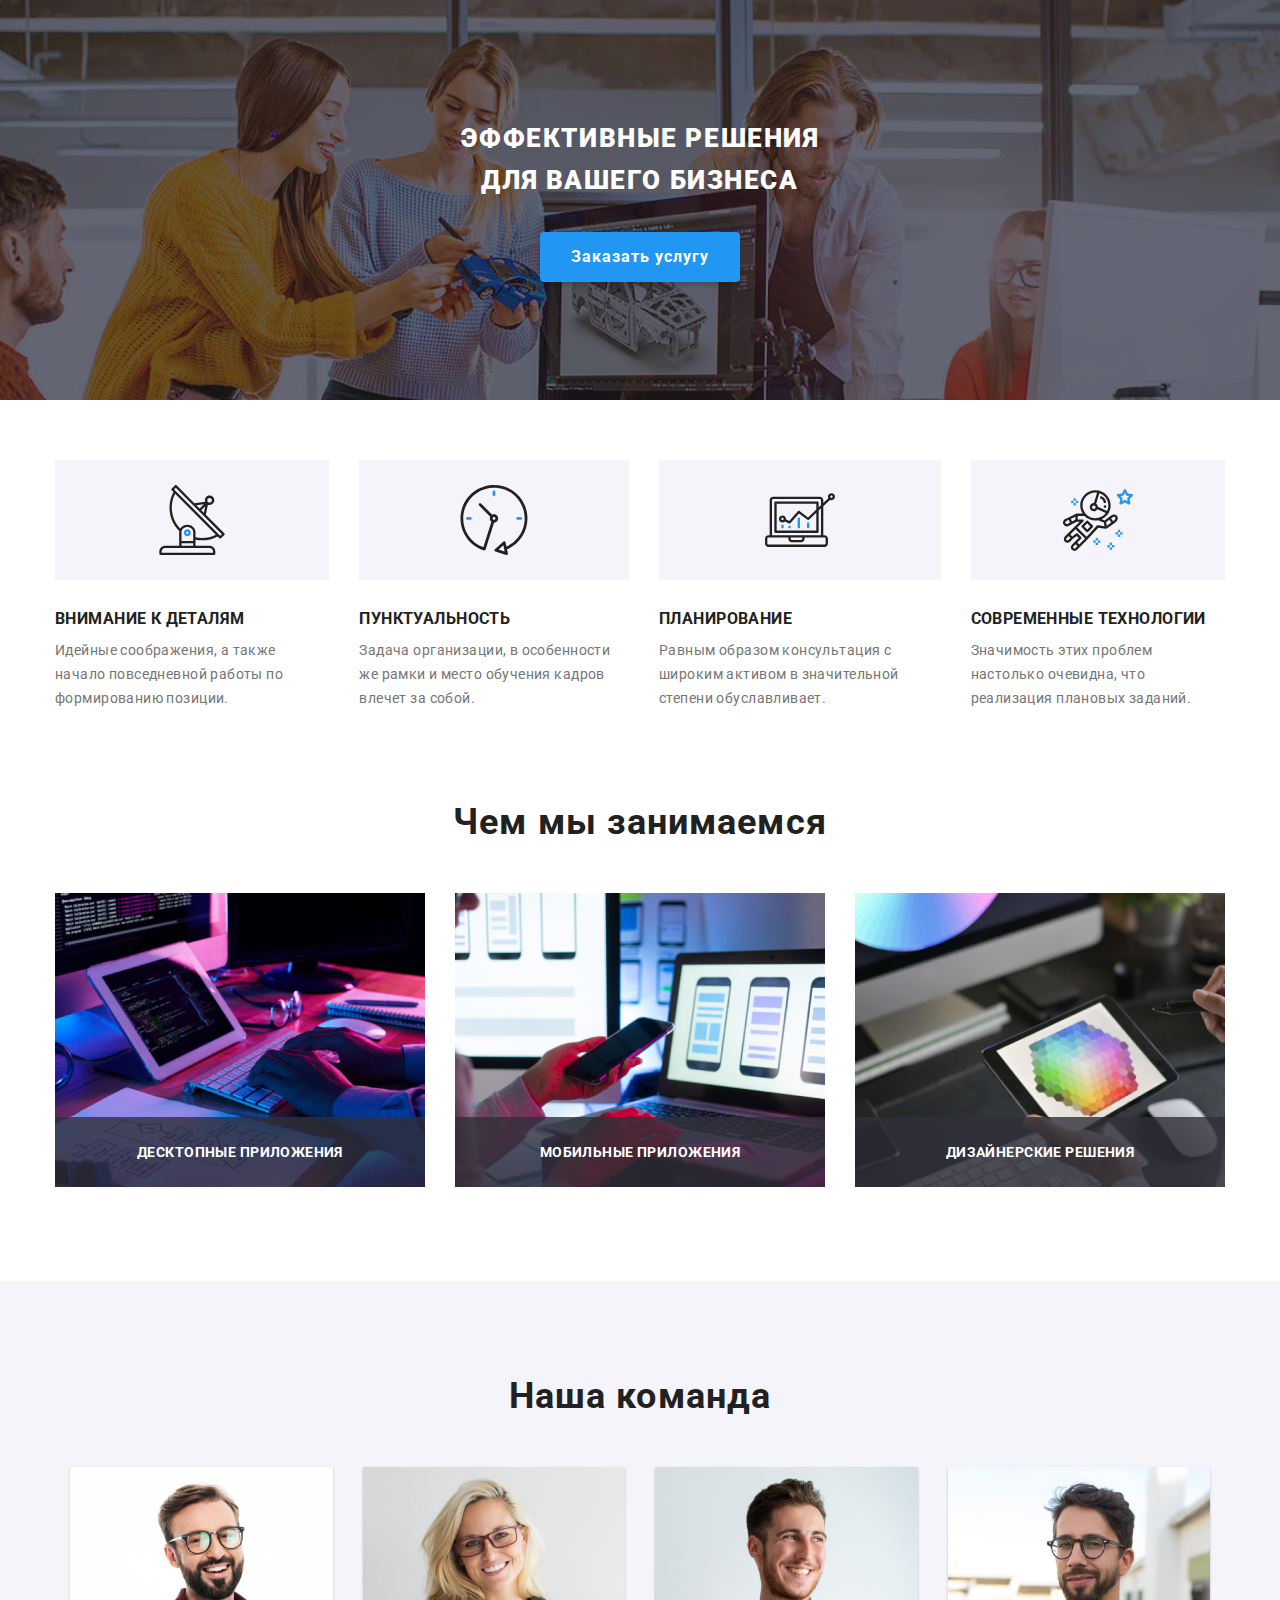
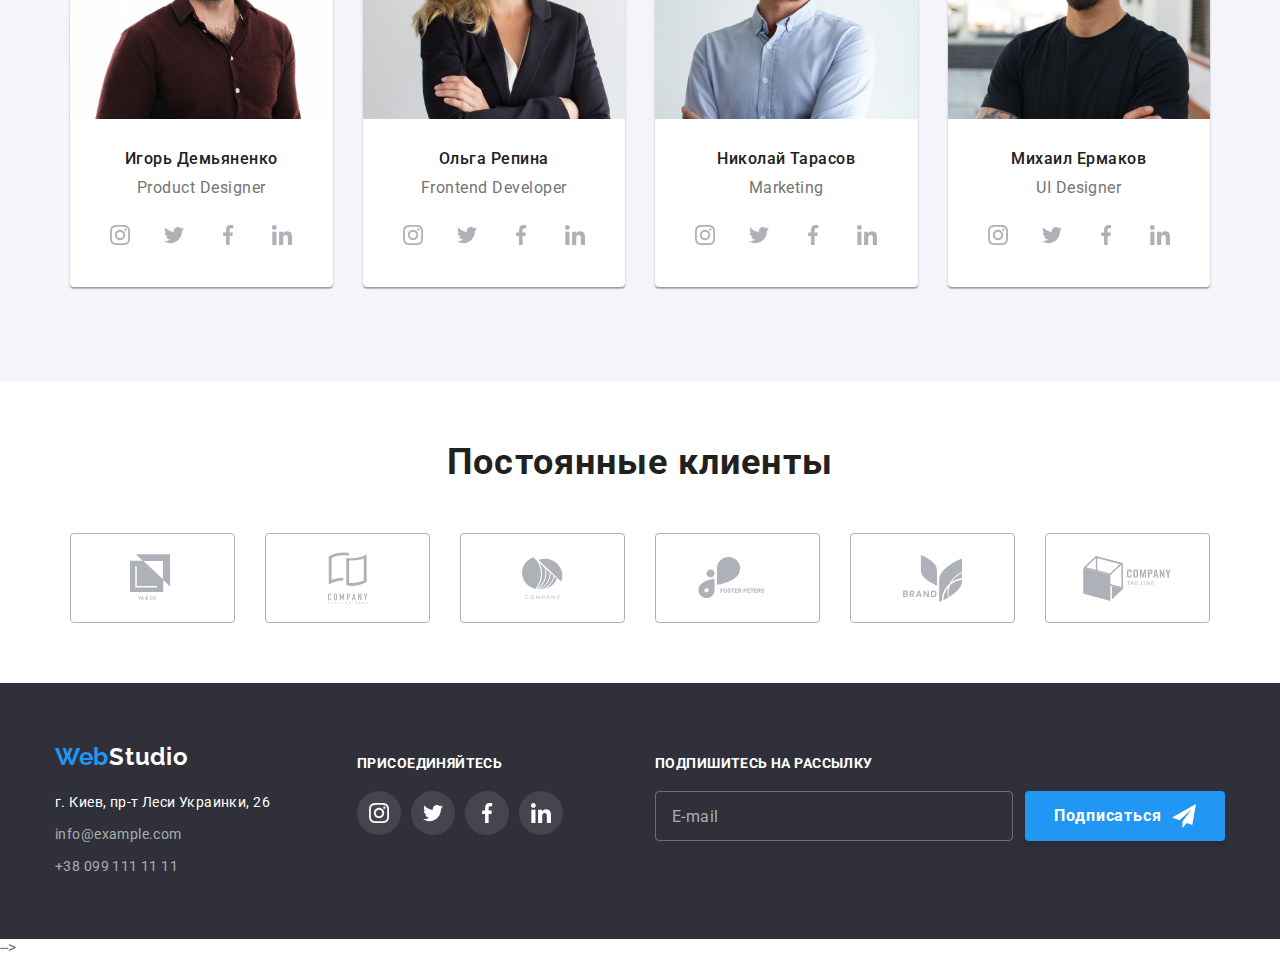
==== index.html @ ccaf775f "Оформлює стилі футеру для адаптивного сайту" ====
<!DOCTYPE html>
<html lang="ru">
<head>
    <meta charset="UTF-8">
    <meta name="viewport" content="width=device-width, initial-scale=1.0">
    <title>WebStudio</title>
    <link rel="preconnect" href="https://fonts.gstatic.com">
    <link href="https://fonts.googleapis.com/css2?family=Raleway:wght@700&family=Roboto:wght@400;500;700;900&display=swap" rel="stylesheet">
    <link rel="stylesheet" href="https://cdnjs.cloudflare.com/ajax/libs/modern-normalize/1.0.0/modern-normalize.min.css" />
    <link rel="stylesheet" href="./css/main.min.css">
</head>
    <body>
        <!-- <header class="header">
            <div class="container">
                <nav class="site-nav">
                    <a class="logo link" href="./" aria-label="Логотип сайта Веб Студио"><span class="logo-first">Web</span><span class="logo-second">Studio</span></a>
                    <ul class="navigation-list list">
                        <li class="navigation-list-item"><a class="navigation-list-link active link" href="./index.html">Студия</a></li>
                        <li class="navigation-list-item"><a class="navigation-list-link link" href="./portfolio.html">Портфолио</a></li>
                        <li class="navigation-list-item"><a class="navigation-list-link link" href="#">Контакты</a></li>
                    </ul>
                </nav>
                <address class="address">
                    <ul  class="address-list-header list">
                        <li class="address-list-item">
                            <a class="address-list-link link" href="mailto:info@devstudio.com">
                                <svg class="address-list-icon mail-icon">
                                    <use href="./images/sprite.svg#icon-email" width="16" height="12"></use>
                                </svg>
                                <p class="address-list-text">info@devstudio.com </p> 
                            </a>
                        </li>
                        <li class="address-list-item">
                            <a class="address-list-link link" href="tel:+380961111111">
                                <svg class="address-list-icon phone-icon">
                                    <use href="./images/sprite.svg#icon-smartphone" width="10" height="16"></use>
                                </svg>
                                <p class="address-list-text"> +38 096 111 11 11</p>
                            </a>
                        </li>
                    </ul>  
                </address>
            </div>
        </header> -->
        <main>
            <!--Hero-->
            <section class="hero-section">
                <div class="container">
                    <h1 class="hero-title">Эффективные решения <br> для вашего бизнеса</h1>
                    <button class="button hero-button" type="button" data-modal-open>Заказать услугу</button>
                </div>
            </section>
            <!--Наші переваги/Our advantages-->
           <section class="advantages">
                <div class="container">
                    <h2 class="visually-hidden">Наши преимущества</h2> 
                    <ul class="advantages-list list">
                        <li class="advantages-list-item">
                            <div class="advantages-icon-background">
                                <svg class="advantages-icon">
                                    <use href="./images/sprite.svg#icon-antenna"></use>
                                </svg>
                            </div>
                            <h3 class="advantages-title">Внимание к деталям</h3>
                            <p class="advantages-description">Идейные соображения, а также начало повседневной работы по формированию позиции.</p>
                        </li>
                        <li class="advantages-list-item">
                            <div class="advantages-icon-background">
                                <svg class="advantages-icon">
                                    <use href="./images/sprite.svg#icon-clock"></use>
                                </svg>
                            </div>
                            <h3 class="advantages-title">Пунктуальность</h3>
                            <p class="advantages-description">Задача организации, в особенности же рамки и место обучения кадров влечет за собой.</p>
                        </li>
                        <li class="advantages-list-item">
                            <div class="advantages-icon-background">
                                <svg class="advantages-icon">
                                    <use href="./images/sprite.svg#icon-diagram"></use>
                                </svg>
                            </div>
                            <h3 class="advantages-title">Планирование</h3>
                            <p class="advantages-description">Равным образом консультация с широким активом в значительной степени обуславливает.</p>
                        </li>
                        <li class="advantages-list-item">
                            <div class="advantages-icon-background">
                                <svg class="advantages-icon">
                                    <use href="./images/sprite.svg#icon-astronaut"></use>
                                </svg>
                            </div>
                            <h3 class="advantages-title">Современные технологии</h3>
                            <p class="advantages-description">Значимость этих проблем настолько очевидна, что реализация плановых заданий.</p>
                        </li>
                    </ul>
                </div>
            </section>
            <!--Чим ми займаємося/Our specialization-->
            <section class="specialization-section">
                <div class="container">
                    <h2 class="specialization-title">Чем мы занимаемся</h2>
                    <ul class="specialization-list list">
                        <li class="specialization-list-item">
                            <img class="specialization-img" src="./images/our_specialization/programming.jpg" alt="Програмист пишет код" width="370" height="294">
                            <p class="specialization-name">Десктопные приложения</p>
                        </li>
                        <li class="specialization-list-item">
                            <img class="specialization-img" src="./images/our_specialization/applications_design.jpg" alt="Специалист разрабатывает мобильное приложение" width="370" height="294">
                            <p class="specialization-name">Мобильные приложения</p>
                        </li>
                        <li class="specialization-list-item">
                            <img class="specialization-img" src="./images/our_specialization/ui_design.jpg" alt="UI дизайнер подбирает цвет" width="370" height="294">
                            <p class="specialization-name">Дизайнерские решения</p>
                        </li>
                    </ul>
                </div>
            </section>
            <!--Наша команда>/our command-->
            <section class="our-command-section">
                <div class="container">
                    <h2 class="our-command-title">Наша команда</h2>
                    <ul class="our-command-list list">
                        <li class="our-command-list-item">
                            <img class="our-specialist-photo " src="./images/our_command/igor_demyanenko.jpg" alt="Наш специалист" width="270" height="260">
                            <div class="our-command-card-content">
                                <h3 class="our-specialist-name">Игорь Демьяненко</h3>
                                <p class="our-specialist-specialization" lang="en">Product Designer</p>
                                <ul class="social-list list">
                                    <li class="social-list-item">
                                        <a href="#" class="social-list-link">
                                            <svg class="social-list-icon">
                                                <use href="./images/sprite.svg#icon-instagram"></use>
                                            </svg>
                                        </a>
                                    </li>
                                    <li class="social-list-item">
                                        <a href="#" class="social-list-link">
                                            <svg class="social-list-icon">
                                                <use href="./images/sprite.svg#icon-twitter"></use>
                                            </svg>
                                        </a>
                                    </li>
                                    <li class="social-list-item">
                                        <a href="#" class="social-list-link">
                                            <svg class="social-list-icon">
                                                <use href="./images/sprite.svg#icon-facebook"></use>
                                            </svg>
                                        </a>
                                    </li>
                                    <li class="social-list-item">
                                        <a href="#" class="social-list-link">
                                            <svg class="social-list-icon">
                                                <use href="./images/sprite.svg#icon-linkedin"></use>
                                            </svg>
                                        </a>
                                    </li>
                                </ul>
                            </div>
                        </li>
                        <li class="our-command-list-item">
                            <img class="our-specialist-photo " src="./images/our_command/olga_repina.jpg" alt="Наш специалист" width="270" height="260">
                            <div class="our-command-card-content">
                                <h3 class="our-specialist-name">Ольга Репина</h3>
                                <p class="our-specialist-specialization" lang="en">Frontend Developer</p>
                                <ul class="social-list list">
                                    <li class="social-list-item">
                                        <a href="#" class="social-list-link">
                                            <svg class="social-list-icon">
                                                <use href="./images/sprite.svg#icon-instagram"></use>
                                            </svg>
                                        </a>
                                    </li>
                                    <li class="social-list-item">
                                        <a href="#" class="social-list-link">
                                            <svg class="social-list-icon">
                                                <use href="./images/sprite.svg#icon-twitter"></use>
                                            </svg>
                                        </a>
                                    </li>
                                    <li class="social-list-item">
                                        <a href="#" class="social-list-link">
                                            <svg class="social-list-icon">
                                                <use href="./images/sprite.svg#icon-facebook"></use>
                                            </svg>
                                        </a>
                                    </li>
                                    <li class="social-list-item">
                                        <a href="#" class="social-list-link">
                                            <svg class="social-list-icon">
                                                <use href="./images/sprite.svg#icon-linkedin"></use>
                                            </svg>
                                        </a>
                                    </li>
                                </ul>
                            </div>
                        </li>
                        <li class="our-command-list-item">
                            <img class="our-specialist-photo " src="./images/our_command/nikolay_tarasov.jpg" alt="Наш специалист" width="270" height="260">
                            <div class="our-command-card-content">
                                <h3 class="our-specialist-name">Николай Тарасов</h3>
                                <p class="our-specialist-specialization" lang="en">Marketing</p>
                                <ul class="social-list list">
                                    <li class="social-list-item">
                                        <a href="#" class="social-list-link">
                                            <svg class="social-list-icon">
                                                <use href="./images/sprite.svg#icon-instagram"></use>
                                            </svg>
                                        </a>
                                    </li>
                                    <li class="social-list-item">
                                        <a href="" class="social-list-link">
                                            <svg class="social-list-icon">
                                                <use href="./images/sprite.svg#icon-twitter"></use>
                                            </svg>
                                        </a>
                                    </li>
                                    <li class="social-list-item">
                                        <a href="" class="social-list-link">
                                            <svg class="social-list-icon">
                                                <use href="./images/sprite.svg#icon-facebook"></use>
                                            </svg>
                                        </a>
                                    </li>
                                    <li class="social-list-item">
                                        <a href="" class="social-list-link">
                                            <svg class="social-list-icon">
                                                <use href="./images/sprite.svg#icon-linkedin"></use>
                                            </svg>
                                        </a>
                                    </li>
                                </ul>
                            </div>
                        </li>
                        <li class="our-command-list-item">
                            <img class="our-specialist-photo " src="./images/our_command/mihail_yermakov.jpg" alt="Наш специалист" width="270" height="260">
                            <div class="our-command-card-content">
                                <h3 class="our-specialist-name">Михаил Ермаков</h3>
                                <p class="our-specialist-specialization" lang="en">UI Designer</p>
                                <ul class="social-list list">
                                    <li class="social-list-item">
                                        <a href="#" class="social-list-link">
                                            <svg class="social-list-icon">
                                                <use href="./images/sprite.svg#icon-instagram"></use>
                                            </svg>
                                        </a>
                                    </li>
                                    <li class="social-list-item">
                                        <a href="#" class="social-list-link">
                                            <svg class="social-list-icon">
                                                <use href="./images/sprite.svg#icon-twitter"></use>
                                            </svg>
                                        </a>
                                    </li>
                                    <li class="social-list-item">
                                        <a href="#" class="social-list-link">
                                            <svg class="social-list-icon">
                                                <use href="./images/sprite.svg#icon-facebook"></use>
                                            </svg>
                                        </a>
                                    </li>
                                    <li class="social-list-item">
                                        <a href="#" class="social-list-link">
                                            <svg class="social-list-icon">
                                                <use href="./images/sprite.svg#icon-linkedin"></use>
                                            </svg>
                                        </a>
                                    </li>
                                </ul>
                            </div>
                        </li>
                    </ul>
                </div>
            </section> 
            <!--Наші клієнти|Our clients-->
            <section class="our-clients-section">
                <div class="container">
                    <h2 class="our-clients-title">Постоянные клиенты</h2>
                    <ul class="our-clients-list">
                        <li class="our-clients-list-item list"> 
                            <a href="#"  class="our-client-link">
                                <svg class="our-clients-icon first-client-icon">
                                    <use href="./images/sprite.svg#icon-logo-first"></use>
                                </svg>
                            </a>
                        </li>
                        <li class="our-clients-list-item list"> 
                            <a href="#" class="our-client-link">
                                <svg class="our-clients-icon second-client-icon">
                                    <use href="./images/sprite.svg#icon-logo-second"></use>
                                </svg>
                            </a>
                        </li>
                        <li class="our-clients-list-item list"> 
                            <a href="#" class="our-client-link">
                                <svg class="our-clients-icon third-client-icon">
                                    <use href="./images/sprite.svg#icon-logo-third"></use>
                                </svg>
                            </a>
                        </li>
                        <li class="our-clients-list-item list"> 
                            <a href="#" class="our-client-link">
                                <svg class="our-clients-icon fourth-client-icon">
                                    <use href="./images/sprite.svg#icon-logo-fourth"></use>
                                </svg>
                            </a>
                        </li>
                        <li class="our-clients-list-item list"> 
                            <a href="" class="our-client-link">
                                <svg class="our-clients-icon fifth-client-icon">
                                    <use href="./images/sprite.svg#icon-logo-fifth"></use>
                                </svg>
                            </a>
                        </li>
                        <li class="our-clients-list-item list"> 
                            <a href="#" class="our-client-link">
                                <svg class="our-clients-icon sixth-client-icon">
                                    <use href="./images/sprite.svg#icon-logo-sixth"></use>
                                </svg>
                            </a>
                        </li>
                    </ul>
                </div>
            </section>
        </main>
            <!--Бекдроп та модалка портфоліо-->
            <!-- <div class="backdrop is-hidden" data-modal>
                <div class="modal">
                    <button type="button" class="close-button" data-modal-close>
                        <svg class="close-button-icon">
                            <use href="./images/sprite.svg#icon-close-modal"></use>
                        </svg>
                    </button>
                    <p class="form-invitation">Оставьте свои данные, мы вам перезвоним</p>
                    <form action="#" class="modal-form">
                        <label class="modal-form-field">
                            Имя
                            <span class="modal-form-input-wrapper">
                                <input type="text" name="client-name" class="modal-form-input">
                                <svg class="modal-form-icon">
                                    <use href="./images/sprite.svg#icon-form-person"></use>
                                </svg>
                            </span>
                        </label>
                        <label class="modal-form-field">
                            Телефон
                            <span class="modal-form-input-wrapper">
                                <input type="tel" name="client-phone" class="modal-form-input">
                                <svg class="modal-form-icon">
                                    <use href="./images/sprite.svg#icon-form-phone"></use>
                                </svg>
                            </span>
                        </label>
                        <label class="modal-form-field">
                            Почта
                            <span class="modal-form-input-wrapper">
                                <input type="email" name="client-mail" class="modal-form-input">
                                <svg class="modal-form-icon">
                                    <use href="./images/sprite.svg#icon-form-email"></use>
                                </svg>
                            </span>
                        </label>
                        <label class="modal-form-field">
                            Комментарий
                            <textarea name="client-masage" class="modal-form-massage" placeholder="Введите текст"></textarea>
                        </label>
                        <input id="user-policy" type="checkbox" name="client-policy" value="accept-policy" class="modal-form-policy visually-hidden">
                        <label for="user-policy" class="modal-form-policy-text">Соглашаюсь с рассылкой и принимаю <a href="#" class="modal-form-policy-link">Условия договора</a></label>
                        <button type="submit" class="modal-form-button button">Отправить</button>
                    </form>
                </div>
            </div> -->
        <footer class="footer">
            <div class="container">
                <div class="footer-info">
                    <a  class="logo link" href="./" aria-label="Логотип сайта Веб Студио"><span class="logo-first">Web</span><span class="logo-second dark">Studio</span></a>
                    <address  class="address">
                        <ul class="addres-list-footer list">
                            <li class="addres-list-item"><a class="address-footer-link location link" href="https://goo.gl/maps/J2ixgFmDZ8d1wvZj8">г. Киев, пр-т Леси Украинки, 26</a></li>
                            <li class="addres-list-item"><a class="address-footer-link link" href="mailto:info@example.com">info@example.com</a></li>
                            <li class="addres-list-item"><a class="address-footer-link link" href="tel:+380991111111">+38 099 111 11 11</a></li>
                        </ul>
                    </address>
                </div>
                <div class="social-list-our-projekt">
                    <h2 class="visually-hidden">Наши социальные сети</h2>
                    <h3 class="social-list-invitation">Присоединяйтесь</h3>
                    <ul class="social-list list">
                        <li class="social-list-item">
                            <a href="#" class="social-list-link dark-social">
                                <svg class="social-list-icon">
                                    <use href="./images/sprite.svg#icon-instagram"></use>
                                </svg>
                            </a>
                        </li>
                        <li class="social-list-item">
                            <a href="#" class="social-list-link dark-social">
                                <svg class="social-list-icon">
                                    <use href="./images/sprite.svg#icon-twitter"></use>
                                </svg>
                            </a>
                        </li>
                        <li class="social-list-item">
                            <a href="#" class="social-list-link dark-social">
                                <svg class="social-list-icon">
                                    <use href="./images/sprite.svg#icon-facebook"></use>
                                </svg>
                            </a>
                        </li>
                        <li class="social-list-item">
                            <a href="#" class="social-list-link dark-social">
                                <svg class="social-list-icon">
                                    <use href="./images/sprite.svg#icon-linkedin"></use>
                                </svg>
                            </a>
                        </li>
                    </ul>
                </div>
                <form action="#" class="subscription-form">
                    <p class="subscription-form-title">Подпишитесь на рассылку</p>
                    <label class="subscription-form-field">
                        <input type="email" name="client-mail" class="subscription-form-input" placeholder="E-mail">
                    </label>
                    <button type="submit" class="subscription-form-button button">
                            Подписаться
                        <svg class="subscription-form-icon icon">
                            <use href="./images/sprite.svg#icon-form-send"></use>
                        </svg>
                    </button>
                </form>
            </div>
        </footer> -->
        <!--Підключення скріпта-->
        <!-- <script src="./js/modal.js"></script>
    </body>
</html>
---- css/main.min.css ----
.visually-hidden{position:absolute;width:1px;height:1px;margin:-1px;border:0;padding:0;white-space:nowrap;clip-path:inset(100%);clip:rect(0 0 0 0);overflow:hidden}:root{--accent-color: #2196F3;--logo-color: #000000;--heading-color: #212121;--main-color: #757575;--main-color-dark-backgr: #ffffff;--backgr-color-first: #2F303A;--backgr-color-second: #F5F4FA;--addres-second-color: rgba(255, 255, 255, 0.6);--hero-gradient-color: rgba(47, 48, 58, 0.4);--social-link-background-dark: rgba(255, 255, 255, 0.1);--social-link-color: #afb1b8;--main-font: 'Roboto', Roboto, sans-serif;--secondary-font: 'Raleway', Raleway, sans-serif;--card-set-specialization: 30px;--card-set-advantages: 30px;--card-set-our-command: 30px;--card-set-portfolio: 30px;--card-set-our-clients: 30px}body{color:var(--main-color);font-family:var(--main-font)}.list{list-style:none;margin:0;padding:0}.link{text-decoration:none;color:var(--main-color)}h1,h2,h3,h4,h5,h6{margin:0}ul,ol{margin:0;padding:0}p{margin:0}img{display:block;max-width:100%;height:auto}.address{font-style:normal}.container{width:100%;padding:60px 15px;align-items:center}@media screen and (min-width: 480px){.container{max-width:480px;margin:0 auto}}@media screen and (min-width: 768px){.container{display:flex;max-width:768px}}@media screen and (min-width: 1200px){.container{max-width:1200px;margin:0 auto;padding:94 15px;background:transparent}}.button{display:inline-flex;align-items:center;justify-content:center;border:none;width:200px;height:50px;background:var(--accent-color);box-shadow:0px 4px 4px rgba(0,0,0,0.15);border:none;border-radius:4px;margin-left:auto;margin-right:auto;cursor:pointer;font-family:var(--main-font);font-weight:700;font-size:16px;line-height:1.875;letter-spacing:.06em;color:var(--main-color-dark-backgr)}.button .icon{width:24px;height:24px;fill:var(--main-color-dark-backgr);margin-left:10px}.logo{color:var(--logo-color);font-family:var(--secondary-font);font-weight:700;font-size:24px;line-height:1.167;letter-spacing:.03em}.logo-first{color:var(--accent-color)}.logo-second.dark{color:var(--main-color-dark-backgr)}@media screen and (min-width: 768px){font-weight:700;font-size:26px;line-height:1.192;letter-spacing:.03em}.social-list{display:flex;justify-content:center}.social-list-item:not(:last-child){margin-right:10px}.social-list-link{display:block;width:44px;height:44px;border-radius:50%;display:flex;justify-content:center;align-items:center;transition-property:background;transition-duration:250ms;transition-timing-function:cubic-bezier(0.4, 0, 0.2, 1)}.social-list-link:hover,.social-list-link:focus{background:var(--accent-color)}.social-list-icon{width:20px;height:20px;fill:var(--social-link-color);transition-property:fill;transition-duration:250ms;transition-timing-function:cubic-bezier(0.4, 0, 0.2, 1)}.social-list-link:hover .social-list-icon,.social-list-link:focus .social-list-icon{fill:var(--main-color-dark-backgr)}.backdrop{position:fixed;left:0;top:0;width:100%;height:100%;background:rgba(0,0,0,0.2)}.modal{width:528px;min-height:581px;background-color:var(--main-color-dark-backgr);box-shadow:0px 1px 3px rgba(0,0,0,0.12),0px 1px 1px rgba(0,0,0,0.14),0px 2px 1px rgba(0,0,0,0.2);border-radius:4px;position:absolute;top:50%;left:50%;padding:40px;transform:translate(-50%, -50%)}.close-button-icon{width:18px;height:18px;position:absolute;top:50%;left:50%;transform:translate(-50%, -50%)}.close-button:active .close-button-icon{fill:#fb0000}.close-button{width:30px;height:30px;position:absolute;top:8px;right:8px;border:1px solid rgba(0,0,0,0.1);border-radius:50%;cursor:pointer}.close-button:hover,.close-button:focus{border:4px solid rgba(0,0,0,0.3);outline:none}.close-button:active{border:4px solid #fb8e9c;border-radius:50%;outline:none}.is-hidden{opacity:0;visibility:hidden;pointer-events:none}.form-invitation{font-weight:700;font-size:20px;line-height:1.15;letter-spacing:.03em;color:var(--heading-color);margin-bottom:12px}.modal-form{display:flex;flex-direction:column}.modal-form-field{margin-bottom:20px;font-weight:400;font-size:12px;line-height:1.67;letter-spacing:.1em}.modal-form-input-wrapper{display:block;height:100%;position:relative;margin-top:4px}.modal-form-input{width:100%;height:40px;padding-left:42px;border:1px solid rgba(33,33,33,0.2);border-radius:4px;transition-property:border-color;transition-duration:250ms;transition-timing-function:cubic-bezier(0.4, 0, 0.2, 1)}.modal-form-input:focus{outline:none;border:1px solid var(--accent-color)}.modal-form-icon{width:18px;height:18px;position:absolute;left:12px;top:50%;transform:translateY(-50%);transition-property:fill;transition-duration:250ms;transition-timing-function:cubic-bezier(0.4, 0, 0.2, 1)}.modal-form-input:focus+.modal-form-icon{fill:var(--accent-color)}.modal-form-massage{width:100%;height:120px;border:1px solid rgba(33,33,33,0.2);border-radius:4px;padding:12px 16px;margin-top:4px;resize:none;transition-property:border-color;transition-duration:250ms;transition-timing-function:cubic-bezier(0.4, 0, 0.2, 1)}.modal-form-massage::placeholder{font-weight:400;font-size:14px;line-height:1.143;letter-spacing:.01em;color:rgba(117,117,117,0.5)}.modal-form-massage:focus{outline:none;border-color:var(--accent-color)}.modal-form-policy-text{width:423px;margin-left:auto;margin-right:auto;font-weight:400;font-size:14px;line-height:1.714;letter-spacing:.03em;white-space:pre;display:flex;align-items:center;margin-bottom:30px}.modal-form-policy-text::before{content:"";width:16px;height:15px;margin-right:7px;border:1px solid #000000;border-radius:2px;display:inline-block}.modal-form-policy:checked+.modal-form-policy-text::before{background-image:url(../images/icon_check.svg);background-repeat:no-repeat;background-size:cover;border:none}.modal-form-policy-link{color:var(--accent-color)}.modal-form-button{margin-left:auto;margin-right:auto}.header>.container{display:flex;padding-top:24px;padding-bottom:25px}.header .logo{margin-right:93px}.header .address-list-link{display:flex;align-items:center;transition-property:color;transition-duration:250ms;transition-timing-function:cubic-bezier(0.4, 0, 0.2, 1)}.site-nav{display:flex;align-items:center}.navigation-list{display:flex}.address-list-header{display:flex;align-items:center;justify-content:center}.address-list-icon{display:block;fill:var(--main-color);transition-property:fill;transition-duration:250ms;transition-timing-function:cubic-bezier(0.4, 0, 0.2, 1)}.header .address-list-link:hover .address-list-icon,.header .address-list-link:focus .address-list-icon{fill:var(--accent-color)}.mail-icon{width:16px;height:12px}.phone-icon{width:10px;height:16px}.address-list-text{display:block;padding-left:10px}.navigation-list-item:not(:last-child){margin-right:50px}.header .address-list-item:not(:last-child){margin-right:30px}.header .address{margin-left:auto}.navigation-list-link,.address-list-link{font-weight:500;font-size:14px;line-height:1.143;letter-spacing:.02em}.navigation-list-link:hover,.navigation-list-link:focus,.address-list-link:hover,.address-list-link:focus{color:var(--accent-color)}.navigation-list-link{color:var(--heading-color);transition-property:color;transition-duration:250ms;transition-timing-function:cubic-bezier(0.4, 0, 0.2, 1)}.navigation-list-link.active{color:var(--accent-color)}.navigation-list-link.active::after{content:"";width:auto;height:4px;display:block;background:var(--accent-color);border-radius:2px;position:relative;top:30px}.hero-section{background-image:linear-gradient(var(--hero-gradient-color), var(--hero-gradient-color)),url(../images/hero/bg-mobile.jpg);background-repeat:no-repeat;background-size:cover}.hero-section .container{padding:118px 60px;display:flex;flex-direction:column;justify-content:center}@media screen and (min-device-pixel-ratio: 2) and (min-width: 320px), screen and (min-resolution: 192dpi) and (min-width: 320px), screen and (min-resolution: 2dppx) and (min-width: 320px){.hero-section{background-image:linear-gradient(var(--hero-gradient-color), var(--hero-gradient-color)),url(../images/hero/bg-mobile@2x.jpg);background-size:cover}}.hero-title{font-weight:900;font-size:26px;line-height:1.615;letter-spacing:.06em;text-align:center;text-transform:uppercase;color:var(--main-color-dark-backgr);margin-bottom:30px}@media screen and (min-width: 768px){.hero-section{background-image:linear-gradient(var(--hero-gradient-color), var(--hero-gradient-color)),url(../images/hero/bg-tablet.jpg);background-repeat:no-repeat;background-size:768px 400px;background-position:center 0%}}@media screen and (min-device-pixel-ratio: 2) and (min-width: 480px), screen and (min-resolution: 192dpi) and (min-width: 480px), screen and (min-resolution: 2dppx) and (min-width: 480px){.hero-section{background-image:linear-gradient(var(--hero-gradient-color), var(--hero-gradient-color)),url(../images/hero/bg-tablet@2x.jpg);background-size:768px 400px;background-position:center 0%}}@media screen and (min-width: 1200px){.hero-section{background-image:linear-gradient(var(--hero-gradient-color), var(--hero-gradient-color)),url(../images/hero/bg-desctop.jpg);background-repeat:no-repeat;background-size:1600px 600px;background-position:center 0%}}@media screen and (min-device-pixel-ratio: 2) and (min-width: 1200px), screen and (min-resolution: 192dpi) and (min-width: 768px), screen and (min-resolution: 2dppx) and (min-width: 768px){.hero-section{background-image:linear-gradient(var(--hero-gradient-color), var(--hero-gradient-color)),url(../images/hero/bg-desctop@2x.jpg);background-size:1600px 600px;background-position:center 0%}}.advantages-list-item{font-size:14px;letter-spacing:0.03em;margin-bottom:30px}.advantages-icon-background{height:120px;margin-bottom:30px;background:var(--backgr-color-second);display:flex;justify-content:center;align-items:center}.advantages-icon{width:70px;height:70px}.advantages-title{font-weight:700;line-height:1.142;text-transform:uppercase;color:var(--heading-color);margin-bottom:10px}.advantages-description{font-weight:400;line-height:1.714}@media screen and (min-width: 768px) and (max-width: 1199px){.advantages-list{display:flex;justify-content:center;flex-wrap:wrap;margin-left:calc(-1*var(---card-set-advantages));margin-top:calc(-1*var(--card-set-advantages))}.advantages-list-item{flex-basis:calc(100%/2 - var(--card-set-advantages));width:100%;margin-left:var(--card-set-advantages);margin-top:var(--card-set-advantages);margin-bottom:0}}@media screen and (max-width: 768px){.advantages-title{text-align:center}}@media screen and (min-width: 1200px){.advantages-list{display:flex}.advantages-list-item{font-size:14px;letter-spacing:0.03em}.advantages-list-item:not(:last-child){margin-right:30px}}@media screen and (max-width: 1199px){.specialization-section{position:absolute;width:1px;height:1px;margin:-1px;border:0;padding:0;white-space:nowrap;clip-path:inset(100%);clip:rect(0 0 0 0);overflow:hidden}}.specialization-section>.container{flex-direction:column;padding-bottom:94px;padding:0 15px 94px}.specialization-list{display:flex;justify-content:center}.specialization-list-item{position:relative}.specialization-list-item:not(:last-child){margin-right:var(--card-set-specialization)}.specialization-title,.our-command-title,.our-clients-title{text-align:center;font-weight:700;font-size:28px;line-height:1.179;letter-spacing:.03em;color:var(--heading-color);margin-bottom:30px}@media screen and (min-width: 1199px){.specialization-title,.our-command-title,.our-clients-title{font-weight:700;font-size:36px;line-height:1.167;letter-spacing:.03em;margin-bottom:50px}}.specialization-name{font-weight:700;font-size:14px;line-height:1.143;letter-spacing:.03em;text-align:center;text-transform:uppercase;color:var(--main-color-dark-backgr);width:370px;background-color:rgba(47,48,58,0.8);position:absolute;bottom:0px;padding:27px 0}.our-command-section{background-color:var(--backgr-color-second)}.our-command-section>.container{padding-top:94px;padding-bottom:94px}.our-command-list-item{width:auto;background-color:var(--main-color-dark-backgr);box-shadow:0px 1px 3px rgba(0,0,0,0.12),0px 1px 1px rgba(0,0,0,0.14),0px 2px 1px rgba(0,0,0,0.2);border-radius:0px 0px 4px 4px;margin-top:var(--card-set-our-command)}@media screen and (min-width: 480px){.our-command-list-item{width:450}}@media screen and (max-width: 767px){.our-command-list-item:first-child{margin-top:0}}.our-command-card-content{padding:30px 10px}.our-specialist-name{margin-bottom:10px;font-weight:500;font-size:16px;line-height:1.188;letter-spacing:.03em;text-align:center;color:var(--heading-color)}.our-specialist-specialization{margin-bottom:16px;font-weight:400;font-size:16px;line-height:1.188;letter-spacing:.03em;text-align:center}@media screen and (min-width: 768px){.our-command-section .container{flex-direction:column}.our-command-list{width:738px;display:flex;justify-content:center;flex-wrap:wrap;margin-left:calc(-1*var(--card-set-our-command));margin-top:calc(-1*var(--card-set-our-command))}.our-command-list-item{flex-basis:calc(100%/2 - var(--card-set-our-command));margin-left:var(--card-set-our-command);margin-top:var(--card-set-our-command)}}@media screen and (min-width: 1199px){.our-command-list{width:1170px}.our-command-list-item{flex-basis:calc(100%/4 - var(--card-set-our-command))}}.our-clients-section>.container{flex-direction:column}.our-clients-list{display:flex;justify-content:center;flex-wrap:wrap;margin-left:calc(-1*var(--card-set-our-clients));margin-top:calc(-1*var(--card-set-our-clients))}@media screen and (max-width: 479px){.our-clients-list{max-width:450px}}.our-clients-list-item{width:210px;flex-basis:calc(100%/2 - var(--card-set-our-clients));margin-left:var(--card-set-our-clients);margin-top:var(--card-set-our-clients)}.our-client-link{display:flex;justify-content:center;align-items:center;height:90px;border:1px solid var(--social-link-color);box-sizing:border-box;border-radius:4px;transition-property:border-color;transition-duration:250ms;transition-timing-function:cubic-bezier(0.4, 0, 0.2, 1)}.our-client-link:hover,.our-client-link:focus{border-color:var(--accent-color)}.our-clients-icon{fill:#afb1b8;transition-property:fill;transition-duration:250ms;transition-timing-function:cubic-bezier(0.4, 0, 0.2, 1)}.our-client-link:hover .our-clients-icon,.our-client-link:focus .our-clients-icon{fill:var(--accent-color)}.first-client-icon{width:44.27px;height:49.23px}.second-client-icon{width:40px;height:52px}.third-client-icon{width:41px;height:42.6px}.fourth-client-icon{width:79.66px;height:42.02px}.fifth-client-icon{width:59px;height:47px}.sixth-client-icon{width:88.48px;height:45.44px}@media screen and (min-width: 768px){.our-clients-list{width:738px}.our-clients-list-item{width:226px;flex-basis:calc(100%/3 - var(--card-set-our-clients))}}@media screen and (min-width: 1199px){.our-clients-list{width:1170px}.our-clients-list-item{width:170px;flex-basis:calc(100%/6 - var(--card-set-our-clients))}}.footer{background-color:var(--backgr-color-first)}.footer .logo{display:block;margin-bottom:20px}.footer .addres-list-item:not(:last-child){margin-bottom:8px}.footer-info{text-align:center;margin-bottom:60px}.address-footer-link{font-weight:400;font-size:14px;line-height:1.714;letter-spacing:.03em;color:var(--addres-second-color)}.location{color:var(--main-color-dark-backgr)}.social-list-our-projekt{margin-bottom:60px;margin-top:12px}.social-list-invitation{font-weight:700;font-size:14px;line-height:1.142;letter-spacing:.03em;text-transform:uppercase;text-align:center;color:var(--main-color-dark-backgr);margin-bottom:20px}.dark-social{background:var(--social-link-background-dark)}.dark-social .social-list-icon{fill:var(--main-color-dark-backgr)}.subscription-form{margin:0 auto;display:flex;flex-wrap:wrap}.subscription-form-title{width:100%;font-weight:700;font-size:14px;line-height:1.143;letter-spacing:.03em;text-transform:uppercase;text-align:center;color:var(--main-color-dark-backgr);margin-bottom:20px}.subscription-form-field{width:100%;margin-bottom:20px}.subscription-form-input{width:100%;height:50px;border:1px solid rgba(255,255,255,0.3);border-radius:4px;background:transparent;padding-left:16px}.subscription-form-input::placeholder{font-weight:400;font-size:16px;line-height:1.25;letter-spacing:.03em;color:rgba(255,255,255,0.6)}.subscription-form-button{margin:0 auto}@media screen and (min-width: 768px){.footer .container{align-items:center;flex-wrap:wrap}.footer-info{width:232px;margin-left:76px;margin-right:165px}.subscription-form{width:450px;margin:0 auto}}@media screen and (min-width: 1200px){.footer .container{align-items:flex-start;flex-wrap:nowrap}.footer-info{margin-left:0;margin-bottom:0;margin-right:70px;text-align:justify}.social-list-our-projekt{margin-bottom:0;margin-top:12px}.social-list-invitation{text-align:justify}.subscription-form{margin-top:12px;width:570px;margin-right:0;margin-left:auto;display:flex;flex-wrap:wrap}.subscription-form-title{text-align:justify}.subscription-form-field{width:auto;margin-right:12px}.subscription-form-input{width:358px}.subscription-form-button{margin:0}}
/*# sourceMappingURL=main.min.css.map */
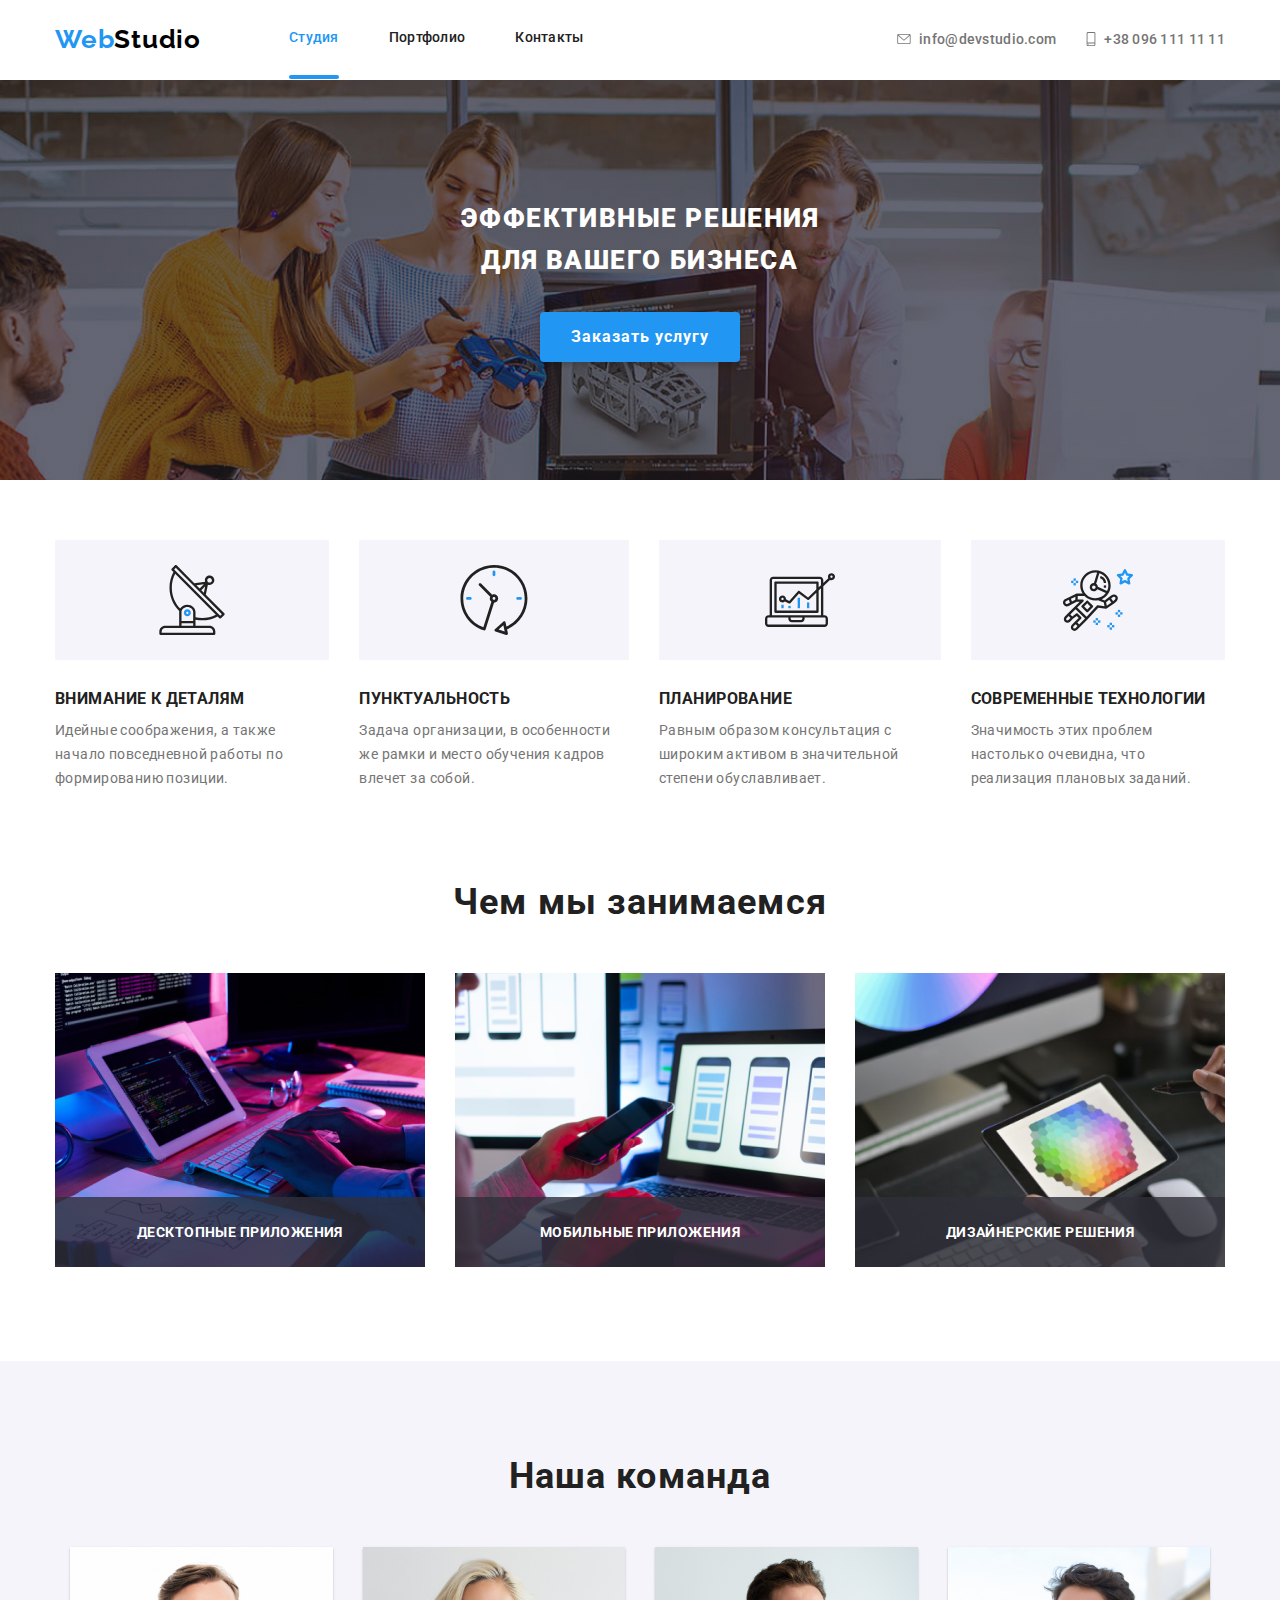
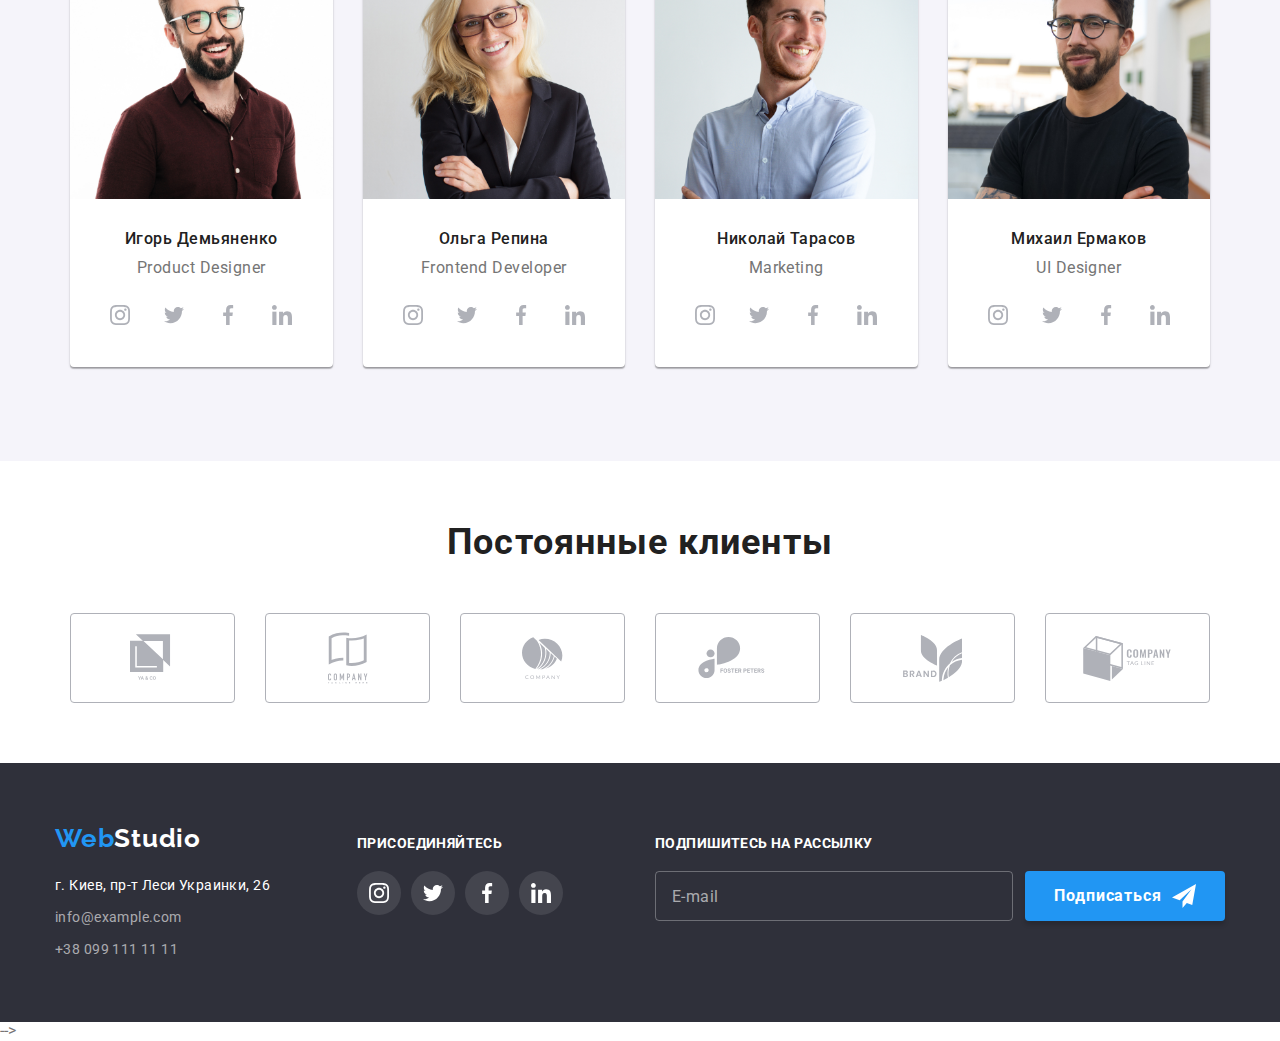
==== commit c068867a: "Оформлює стилі хедеру для адаптивного сайту" ====
--- a/index.html
+++ b/index.html
@@ -10,38 +10,51 @@
     <link rel="stylesheet" href="./css/main.min.css">
 </head>
     <body>
-        <!-- <header class="header">
+        <header class="header">
             <div class="container">
-                <nav class="site-nav">
-                    <a class="logo link" href="./" aria-label="Логотип сайта Веб Студио"><span class="logo-first">Web</span><span class="logo-second">Studio</span></a>
-                    <ul class="navigation-list list">
-                        <li class="navigation-list-item"><a class="navigation-list-link active link" href="./index.html">Студия</a></li>
-                        <li class="navigation-list-item"><a class="navigation-list-link link" href="./portfolio.html">Портфолио</a></li>
-                        <li class="navigation-list-item"><a class="navigation-list-link link" href="#">Контакты</a></li>
-                    </ul>
-                </nav>
-                <address class="address">
-                    <ul  class="address-list-header list">
-                        <li class="address-list-item">
-                            <a class="address-list-link link" href="mailto:info@devstudio.com">
-                                <svg class="address-list-icon mail-icon">
-                                    <use href="./images/sprite.svg#icon-email" width="16" height="12"></use>
-                                </svg>
-                                <p class="address-list-text">info@devstudio.com </p> 
-                            </a>
-                        </li>
-                        <li class="address-list-item">
-                            <a class="address-list-link link" href="tel:+380961111111">
-                                <svg class="address-list-icon phone-icon">
-                                    <use href="./images/sprite.svg#icon-smartphone" width="10" height="16"></use>
-                                </svg>
-                                <p class="address-list-text"> +38 096 111 11 11</p>
-                            </a>
-                        </li>
-                    </ul>  
-                </address>
+                <a class="logo link" href="./" aria-label="Логотип сайта Веб Студио"><span class="logo-first">Web</span><span class="logo-second">Studio</span></a>
+                <button type="buton"
+                class="menu-button" 
+                aria-expanded="false" 
+                aria-controls="menu-container"
+                data-menu-button
+                >               
+                    <svg width="40px" height="40px" aria-label="Переключатель мобильного меню">
+                       <use class="icon-menu" href="./images/sprite.svg#icon-menu" ></use>
+                       <use class="icon-close-menu" href="./images/sprite.svg#icon-close-menu" ></use>
+                   </svg>           
+                </button>
+                <div class="menu-container" id="menu-container" data-menu>
+                    <nav class="site-nav">
+                        <ul class="navigation-list list">
+                            <li class="navigation-list-item"><a class="navigation-list-link active link" href="./index.html">Студия</a></li>
+                            <li class="navigation-list-item"><a class="navigation-list-link link" href="./portfolio.html">Портфолио</a></li>
+                            <li class="navigation-list-item"><a class="navigation-list-link link" href="#">Контакты</a></li>
+                        </ul>
+                    </nav>
+                    <address class="address">
+                        <ul  class="address-list-header list">
+                            <li class="address-list-item">
+                                <a class="address-list-link link" href="mailto:info@devstudio.com">
+                                    <svg class="address-list-icon mail-icon">
+                                        <use href="./images/sprite.svg#icon-email"></use>
+                                    </svg>
+                                    <p class="address-list-text">info@devstudio.com </p> 
+                                </a>
+                            </li>
+                            <li class="address-list-item">
+                                <a class="address-list-link link" href="tel:+380961111111">
+                                    <svg class="address-list-icon phone-icon">
+                                        <use href="./images/sprite.svg#icon-smartphone"></use>
+                                    </svg>
+                                    <p class="address-list-text"> +38 096 111 11 11</p>
+                                </a>
+                            </li>
+                        </ul>  
+                    </address>
+                </div>
             </div>
-        </header> -->
+        </header>
         <main>
             <!--Hero-->
             <section class="hero-section">
@@ -429,6 +442,7 @@
             </div>
         </footer> -->
         <!--Підключення скріпта-->
-        <!-- <script src="./js/modal.js"></script>
+        <!-- <script src="./js/modal.js"></script> -->
+        <script src="./js/menu.js"></script>
     </body>
 </html>--- a/css/main.min.css
+++ b/css/main.min.css
@@ -1,2 +1,2 @@
-.visually-hidden{position:absolute;width:1px;height:1px;margin:-1px;border:0;padding:0;white-space:nowrap;clip-path:inset(100%);clip:rect(0 0 0 0);overflow:hidden}:root{--accent-color: #2196F3;--logo-color: #000000;--heading-color: #212121;--main-color: #757575;--main-color-dark-backgr: #ffffff;--backgr-color-first: #2F303A;--backgr-color-second: #F5F4FA;--addres-second-color: rgba(255, 255, 255, 0.6);--hero-gradient-color: rgba(47, 48, 58, 0.4);--social-link-background-dark: rgba(255, 255, 255, 0.1);--social-link-color: #afb1b8;--main-font: 'Roboto', Roboto, sans-serif;--secondary-font: 'Raleway', Raleway, sans-serif;--card-set-specialization: 30px;--card-set-advantages: 30px;--card-set-our-command: 30px;--card-set-portfolio: 30px;--card-set-our-clients: 30px}body{color:var(--main-color);font-family:var(--main-font)}.list{list-style:none;margin:0;padding:0}.link{text-decoration:none;color:var(--main-color)}h1,h2,h3,h4,h5,h6{margin:0}ul,ol{margin:0;padding:0}p{margin:0}img{display:block;max-width:100%;height:auto}.address{font-style:normal}.container{width:100%;padding:60px 15px;align-items:center}@media screen and (min-width: 480px){.container{max-width:480px;margin:0 auto}}@media screen and (min-width: 768px){.container{display:flex;max-width:768px}}@media screen and (min-width: 1200px){.container{max-width:1200px;margin:0 auto;padding:94 15px;background:transparent}}.button{display:inline-flex;align-items:center;justify-content:center;border:none;width:200px;height:50px;background:var(--accent-color);box-shadow:0px 4px 4px rgba(0,0,0,0.15);border:none;border-radius:4px;margin-left:auto;margin-right:auto;cursor:pointer;font-family:var(--main-font);font-weight:700;font-size:16px;line-height:1.875;letter-spacing:.06em;color:var(--main-color-dark-backgr)}.button .icon{width:24px;height:24px;fill:var(--main-color-dark-backgr);margin-left:10px}.logo{color:var(--logo-color);font-family:var(--secondary-font);font-weight:700;font-size:24px;line-height:1.167;letter-spacing:.03em}.logo-first{color:var(--accent-color)}.logo-second.dark{color:var(--main-color-dark-backgr)}@media screen and (min-width: 768px){font-weight:700;font-size:26px;line-height:1.192;letter-spacing:.03em}.social-list{display:flex;justify-content:center}.social-list-item:not(:last-child){margin-right:10px}.social-list-link{display:block;width:44px;height:44px;border-radius:50%;display:flex;justify-content:center;align-items:center;transition-property:background;transition-duration:250ms;transition-timing-function:cubic-bezier(0.4, 0, 0.2, 1)}.social-list-link:hover,.social-list-link:focus{background:var(--accent-color)}.social-list-icon{width:20px;height:20px;fill:var(--social-link-color);transition-property:fill;transition-duration:250ms;transition-timing-function:cubic-bezier(0.4, 0, 0.2, 1)}.social-list-link:hover .social-list-icon,.social-list-link:focus .social-list-icon{fill:var(--main-color-dark-backgr)}.backdrop{position:fixed;left:0;top:0;width:100%;height:100%;background:rgba(0,0,0,0.2)}.modal{width:528px;min-height:581px;background-color:var(--main-color-dark-backgr);box-shadow:0px 1px 3px rgba(0,0,0,0.12),0px 1px 1px rgba(0,0,0,0.14),0px 2px 1px rgba(0,0,0,0.2);border-radius:4px;position:absolute;top:50%;left:50%;padding:40px;transform:translate(-50%, -50%)}.close-button-icon{width:18px;height:18px;position:absolute;top:50%;left:50%;transform:translate(-50%, -50%)}.close-button:active .close-button-icon{fill:#fb0000}.close-button{width:30px;height:30px;position:absolute;top:8px;right:8px;border:1px solid rgba(0,0,0,0.1);border-radius:50%;cursor:pointer}.close-button:hover,.close-button:focus{border:4px solid rgba(0,0,0,0.3);outline:none}.close-button:active{border:4px solid #fb8e9c;border-radius:50%;outline:none}.is-hidden{opacity:0;visibility:hidden;pointer-events:none}.form-invitation{font-weight:700;font-size:20px;line-height:1.15;letter-spacing:.03em;color:var(--heading-color);margin-bottom:12px}.modal-form{display:flex;flex-direction:column}.modal-form-field{margin-bottom:20px;font-weight:400;font-size:12px;line-height:1.67;letter-spacing:.1em}.modal-form-input-wrapper{display:block;height:100%;position:relative;margin-top:4px}.modal-form-input{width:100%;height:40px;padding-left:42px;border:1px solid rgba(33,33,33,0.2);border-radius:4px;transition-property:border-color;transition-duration:250ms;transition-timing-function:cubic-bezier(0.4, 0, 0.2, 1)}.modal-form-input:focus{outline:none;border:1px solid var(--accent-color)}.modal-form-icon{width:18px;height:18px;position:absolute;left:12px;top:50%;transform:translateY(-50%);transition-property:fill;transition-duration:250ms;transition-timing-function:cubic-bezier(0.4, 0, 0.2, 1)}.modal-form-input:focus+.modal-form-icon{fill:var(--accent-color)}.modal-form-massage{width:100%;height:120px;border:1px solid rgba(33,33,33,0.2);border-radius:4px;padding:12px 16px;margin-top:4px;resize:none;transition-property:border-color;transition-duration:250ms;transition-timing-function:cubic-bezier(0.4, 0, 0.2, 1)}.modal-form-massage::placeholder{font-weight:400;font-size:14px;line-height:1.143;letter-spacing:.01em;color:rgba(117,117,117,0.5)}.modal-form-massage:focus{outline:none;border-color:var(--accent-color)}.modal-form-policy-text{width:423px;margin-left:auto;margin-right:auto;font-weight:400;font-size:14px;line-height:1.714;letter-spacing:.03em;white-space:pre;display:flex;align-items:center;margin-bottom:30px}.modal-form-policy-text::before{content:"";width:16px;height:15px;margin-right:7px;border:1px solid #000000;border-radius:2px;display:inline-block}.modal-form-policy:checked+.modal-form-policy-text::before{background-image:url(../images/icon_check.svg);background-repeat:no-repeat;background-size:cover;border:none}.modal-form-policy-link{color:var(--accent-color)}.modal-form-button{margin-left:auto;margin-right:auto}.header>.container{display:flex;padding-top:24px;padding-bottom:25px}.header .logo{margin-right:93px}.header .address-list-link{display:flex;align-items:center;transition-property:color;transition-duration:250ms;transition-timing-function:cubic-bezier(0.4, 0, 0.2, 1)}.site-nav{display:flex;align-items:center}.navigation-list{display:flex}.address-list-header{display:flex;align-items:center;justify-content:center}.address-list-icon{display:block;fill:var(--main-color);transition-property:fill;transition-duration:250ms;transition-timing-function:cubic-bezier(0.4, 0, 0.2, 1)}.header .address-list-link:hover .address-list-icon,.header .address-list-link:focus .address-list-icon{fill:var(--accent-color)}.mail-icon{width:16px;height:12px}.phone-icon{width:10px;height:16px}.address-list-text{display:block;padding-left:10px}.navigation-list-item:not(:last-child){margin-right:50px}.header .address-list-item:not(:last-child){margin-right:30px}.header .address{margin-left:auto}.navigation-list-link,.address-list-link{font-weight:500;font-size:14px;line-height:1.143;letter-spacing:.02em}.navigation-list-link:hover,.navigation-list-link:focus,.address-list-link:hover,.address-list-link:focus{color:var(--accent-color)}.navigation-list-link{color:var(--heading-color);transition-property:color;transition-duration:250ms;transition-timing-function:cubic-bezier(0.4, 0, 0.2, 1)}.navigation-list-link.active{color:var(--accent-color)}.navigation-list-link.active::after{content:"";width:auto;height:4px;display:block;background:var(--accent-color);border-radius:2px;position:relative;top:30px}.hero-section{background-image:linear-gradient(var(--hero-gradient-color), var(--hero-gradient-color)),url(../images/hero/bg-mobile.jpg);background-repeat:no-repeat;background-size:cover}.hero-section .container{padding:118px 60px;display:flex;flex-direction:column;justify-content:center}@media screen and (min-device-pixel-ratio: 2) and (min-width: 320px), screen and (min-resolution: 192dpi) and (min-width: 320px), screen and (min-resolution: 2dppx) and (min-width: 320px){.hero-section{background-image:linear-gradient(var(--hero-gradient-color), var(--hero-gradient-color)),url(../images/hero/bg-mobile@2x.jpg);background-size:cover}}.hero-title{font-weight:900;font-size:26px;line-height:1.615;letter-spacing:.06em;text-align:center;text-transform:uppercase;color:var(--main-color-dark-backgr);margin-bottom:30px}@media screen and (min-width: 768px){.hero-section{background-image:linear-gradient(var(--hero-gradient-color), var(--hero-gradient-color)),url(../images/hero/bg-tablet.jpg);background-repeat:no-repeat;background-size:768px 400px;background-position:center 0%}}@media screen and (min-device-pixel-ratio: 2) and (min-width: 480px), screen and (min-resolution: 192dpi) and (min-width: 480px), screen and (min-resolution: 2dppx) and (min-width: 480px){.hero-section{background-image:linear-gradient(var(--hero-gradient-color), var(--hero-gradient-color)),url(../images/hero/bg-tablet@2x.jpg);background-size:768px 400px;background-position:center 0%}}@media screen and (min-width: 1200px){.hero-section{background-image:linear-gradient(var(--hero-gradient-color), var(--hero-gradient-color)),url(../images/hero/bg-desctop.jpg);background-repeat:no-repeat;background-size:1600px 600px;background-position:center 0%}}@media screen and (min-device-pixel-ratio: 2) and (min-width: 1200px), screen and (min-resolution: 192dpi) and (min-width: 768px), screen and (min-resolution: 2dppx) and (min-width: 768px){.hero-section{background-image:linear-gradient(var(--hero-gradient-color), var(--hero-gradient-color)),url(../images/hero/bg-desctop@2x.jpg);background-size:1600px 600px;background-position:center 0%}}.advantages-list-item{font-size:14px;letter-spacing:0.03em;margin-bottom:30px}.advantages-icon-background{height:120px;margin-bottom:30px;background:var(--backgr-color-second);display:flex;justify-content:center;align-items:center}.advantages-icon{width:70px;height:70px}.advantages-title{font-weight:700;line-height:1.142;text-transform:uppercase;color:var(--heading-color);margin-bottom:10px}.advantages-description{font-weight:400;line-height:1.714}@media screen and (min-width: 768px) and (max-width: 1199px){.advantages-list{display:flex;justify-content:center;flex-wrap:wrap;margin-left:calc(-1*var(---card-set-advantages));margin-top:calc(-1*var(--card-set-advantages))}.advantages-list-item{flex-basis:calc(100%/2 - var(--card-set-advantages));width:100%;margin-left:var(--card-set-advantages);margin-top:var(--card-set-advantages);margin-bottom:0}}@media screen and (max-width: 768px){.advantages-title{text-align:center}}@media screen and (min-width: 1200px){.advantages-list{display:flex}.advantages-list-item{font-size:14px;letter-spacing:0.03em}.advantages-list-item:not(:last-child){margin-right:30px}}@media screen and (max-width: 1199px){.specialization-section{position:absolute;width:1px;height:1px;margin:-1px;border:0;padding:0;white-space:nowrap;clip-path:inset(100%);clip:rect(0 0 0 0);overflow:hidden}}.specialization-section>.container{flex-direction:column;padding-bottom:94px;padding:0 15px 94px}.specialization-list{display:flex;justify-content:center}.specialization-list-item{position:relative}.specialization-list-item:not(:last-child){margin-right:var(--card-set-specialization)}.specialization-title,.our-command-title,.our-clients-title{text-align:center;font-weight:700;font-size:28px;line-height:1.179;letter-spacing:.03em;color:var(--heading-color);margin-bottom:30px}@media screen and (min-width: 1199px){.specialization-title,.our-command-title,.our-clients-title{font-weight:700;font-size:36px;line-height:1.167;letter-spacing:.03em;margin-bottom:50px}}.specialization-name{font-weight:700;font-size:14px;line-height:1.143;letter-spacing:.03em;text-align:center;text-transform:uppercase;color:var(--main-color-dark-backgr);width:370px;background-color:rgba(47,48,58,0.8);position:absolute;bottom:0px;padding:27px 0}.our-command-section{background-color:var(--backgr-color-second)}.our-command-section>.container{padding-top:94px;padding-bottom:94px}.our-command-list-item{width:auto;background-color:var(--main-color-dark-backgr);box-shadow:0px 1px 3px rgba(0,0,0,0.12),0px 1px 1px rgba(0,0,0,0.14),0px 2px 1px rgba(0,0,0,0.2);border-radius:0px 0px 4px 4px;margin-top:var(--card-set-our-command)}@media screen and (min-width: 480px){.our-command-list-item{width:450}}@media screen and (max-width: 767px){.our-command-list-item:first-child{margin-top:0}}.our-command-card-content{padding:30px 10px}.our-specialist-name{margin-bottom:10px;font-weight:500;font-size:16px;line-height:1.188;letter-spacing:.03em;text-align:center;color:var(--heading-color)}.our-specialist-specialization{margin-bottom:16px;font-weight:400;font-size:16px;line-height:1.188;letter-spacing:.03em;text-align:center}@media screen and (min-width: 768px){.our-command-section .container{flex-direction:column}.our-command-list{width:738px;display:flex;justify-content:center;flex-wrap:wrap;margin-left:calc(-1*var(--card-set-our-command));margin-top:calc(-1*var(--card-set-our-command))}.our-command-list-item{flex-basis:calc(100%/2 - var(--card-set-our-command));margin-left:var(--card-set-our-command);margin-top:var(--card-set-our-command)}}@media screen and (min-width: 1199px){.our-command-list{width:1170px}.our-command-list-item{flex-basis:calc(100%/4 - var(--card-set-our-command))}}.our-clients-section>.container{flex-direction:column}.our-clients-list{display:flex;justify-content:center;flex-wrap:wrap;margin-left:calc(-1*var(--card-set-our-clients));margin-top:calc(-1*var(--card-set-our-clients))}@media screen and (max-width: 479px){.our-clients-list{max-width:450px}}.our-clients-list-item{width:210px;flex-basis:calc(100%/2 - var(--card-set-our-clients));margin-left:var(--card-set-our-clients);margin-top:var(--card-set-our-clients)}.our-client-link{display:flex;justify-content:center;align-items:center;height:90px;border:1px solid var(--social-link-color);box-sizing:border-box;border-radius:4px;transition-property:border-color;transition-duration:250ms;transition-timing-function:cubic-bezier(0.4, 0, 0.2, 1)}.our-client-link:hover,.our-client-link:focus{border-color:var(--accent-color)}.our-clients-icon{fill:#afb1b8;transition-property:fill;transition-duration:250ms;transition-timing-function:cubic-bezier(0.4, 0, 0.2, 1)}.our-client-link:hover .our-clients-icon,.our-client-link:focus .our-clients-icon{fill:var(--accent-color)}.first-client-icon{width:44.27px;height:49.23px}.second-client-icon{width:40px;height:52px}.third-client-icon{width:41px;height:42.6px}.fourth-client-icon{width:79.66px;height:42.02px}.fifth-client-icon{width:59px;height:47px}.sixth-client-icon{width:88.48px;height:45.44px}@media screen and (min-width: 768px){.our-clients-list{width:738px}.our-clients-list-item{width:226px;flex-basis:calc(100%/3 - var(--card-set-our-clients))}}@media screen and (min-width: 1199px){.our-clients-list{width:1170px}.our-clients-list-item{width:170px;flex-basis:calc(100%/6 - var(--card-set-our-clients))}}.footer{background-color:var(--backgr-color-first)}.footer .logo{display:block;margin-bottom:20px}.footer .addres-list-item:not(:last-child){margin-bottom:8px}.footer-info{text-align:center;margin-bottom:60px}.address-footer-link{font-weight:400;font-size:14px;line-height:1.714;letter-spacing:.03em;color:var(--addres-second-color)}.location{color:var(--main-color-dark-backgr)}.social-list-our-projekt{margin-bottom:60px;margin-top:12px}.social-list-invitation{font-weight:700;font-size:14px;line-height:1.142;letter-spacing:.03em;text-transform:uppercase;text-align:center;color:var(--main-color-dark-backgr);margin-bottom:20px}.dark-social{background:var(--social-link-background-dark)}.dark-social .social-list-icon{fill:var(--main-color-dark-backgr)}.subscription-form{margin:0 auto;display:flex;flex-wrap:wrap}.subscription-form-title{width:100%;font-weight:700;font-size:14px;line-height:1.143;letter-spacing:.03em;text-transform:uppercase;text-align:center;color:var(--main-color-dark-backgr);margin-bottom:20px}.subscription-form-field{width:100%;margin-bottom:20px}.subscription-form-input{width:100%;height:50px;border:1px solid rgba(255,255,255,0.3);border-radius:4px;background:transparent;padding-left:16px}.subscription-form-input::placeholder{font-weight:400;font-size:16px;line-height:1.25;letter-spacing:.03em;color:rgba(255,255,255,0.6)}.subscription-form-button{margin:0 auto}@media screen and (min-width: 768px){.footer .container{align-items:center;flex-wrap:wrap}.footer-info{width:232px;margin-left:76px;margin-right:165px}.subscription-form{width:450px;margin:0 auto}}@media screen and (min-width: 1200px){.footer .container{align-items:flex-start;flex-wrap:nowrap}.footer-info{margin-left:0;margin-bottom:0;margin-right:70px;text-align:justify}.social-list-our-projekt{margin-bottom:0;margin-top:12px}.social-list-invitation{text-align:justify}.subscription-form{margin-top:12px;width:570px;margin-right:0;margin-left:auto;display:flex;flex-wrap:wrap}.subscription-form-title{text-align:justify}.subscription-form-field{width:auto;margin-right:12px}.subscription-form-input{width:358px}.subscription-form-button{margin:0}}
+.visually-hidden{position:absolute;width:1px;height:1px;margin:-1px;border:0;padding:0;white-space:nowrap;clip-path:inset(100%);clip:rect(0 0 0 0);overflow:hidden}:root{--accent-color: #2196F3;--logo-color: #000000;--heading-color: #212121;--main-color: #757575;--main-color-dark-backgr: #ffffff;--backgr-color-first: #2F303A;--backgr-color-second: #F5F4FA;--addres-second-color: rgba(255, 255, 255, 0.6);--hero-gradient-color: rgba(47, 48, 58, 0.4);--social-link-background-dark: rgba(255, 255, 255, 0.1);--social-link-color: #afb1b8;--main-font: 'Roboto', Roboto, sans-serif;--secondary-font: 'Raleway', Raleway, sans-serif;--card-set-specialization: 30px;--card-set-advantages: 30px;--card-set-our-command: 30px;--card-set-portfolio: 30px;--card-set-our-clients: 30px}body{color:var(--main-color);font-family:var(--main-font)}.list{list-style:none;margin:0;padding:0}.link{text-decoration:none;color:var(--main-color)}h1,h2,h3,h4,h5,h6{margin:0}ul,ol{margin:0;padding:0}p{margin:0}img{display:block;max-width:100%;height:auto}.address{font-style:normal}.container{width:100%;padding:60px 15px;align-items:center}@media screen and (min-width: 480px){.container{max-width:480px;margin:0 auto}}@media screen and (min-width: 768px){.container{display:flex;max-width:768px}}@media screen and (min-width: 1200px){.container{max-width:1200px;margin:0 auto;padding:94 15px;background:transparent}}.button{display:inline-flex;align-items:center;justify-content:center;border:none;width:200px;height:50px;background:var(--accent-color);box-shadow:0px 4px 4px rgba(0,0,0,0.15);border:none;border-radius:4px;margin-left:auto;margin-right:auto;cursor:pointer;font-family:var(--main-font);font-weight:700;font-size:16px;line-height:1.875;letter-spacing:.06em;color:var(--main-color-dark-backgr)}.button .icon{width:24px;height:24px;fill:var(--main-color-dark-backgr);margin-left:10px}.logo{color:var(--logo-color);font-family:var(--secondary-font);font-weight:700;font-size:24px;line-height:1.167;letter-spacing:.03em}.logo-first{color:var(--accent-color)}.logo-second.dark{color:var(--main-color-dark-backgr)}@media screen and (min-width: 1199px){.logo{font-weight:700;font-size:26px;line-height:1.192;letter-spacing:.03em}}.social-list{display:flex;justify-content:center}.social-list-item:not(:last-child){margin-right:10px}.social-list-link{display:block;width:44px;height:44px;border-radius:50%;display:flex;justify-content:center;align-items:center;transition-property:background;transition-duration:250ms;transition-timing-function:cubic-bezier(0.4, 0, 0.2, 1)}.social-list-link:hover,.social-list-link:focus{background:var(--accent-color)}.social-list-icon{width:20px;height:20px;fill:var(--social-link-color);transition-property:fill;transition-duration:250ms;transition-timing-function:cubic-bezier(0.4, 0, 0.2, 1)}.social-list-link:hover .social-list-icon,.social-list-link:focus .social-list-icon{fill:var(--main-color-dark-backgr)}.backdrop{position:fixed;left:0;top:0;width:100%;height:100%;background:rgba(0,0,0,0.2)}.modal{width:528px;min-height:581px;background-color:var(--main-color-dark-backgr);box-shadow:0px 1px 3px rgba(0,0,0,0.12),0px 1px 1px rgba(0,0,0,0.14),0px 2px 1px rgba(0,0,0,0.2);border-radius:4px;position:absolute;top:50%;left:50%;padding:40px;transform:translate(-50%, -50%)}.close-button-icon{width:18px;height:18px;position:absolute;top:50%;left:50%;transform:translate(-50%, -50%)}.close-button:active .close-button-icon{fill:#fb0000}.close-button{width:30px;height:30px;position:absolute;top:8px;right:8px;border:1px solid rgba(0,0,0,0.1);border-radius:50%;cursor:pointer}.close-button:hover,.close-button:focus{border:4px solid rgba(0,0,0,0.3);outline:none}.close-button:active{border:4px solid #fb8e9c;border-radius:50%;outline:none}.is-hidden{opacity:0;visibility:hidden;pointer-events:none}.form-invitation{font-weight:700;font-size:20px;line-height:1.15;letter-spacing:.03em;color:var(--heading-color);margin-bottom:12px}.modal-form{display:flex;flex-direction:column}.modal-form-field{margin-bottom:20px;font-weight:400;font-size:12px;line-height:1.67;letter-spacing:.1em}.modal-form-input-wrapper{display:block;height:100%;position:relative;margin-top:4px}.modal-form-input{width:100%;height:40px;padding-left:42px;border:1px solid rgba(33,33,33,0.2);border-radius:4px;transition-property:border-color;transition-duration:250ms;transition-timing-function:cubic-bezier(0.4, 0, 0.2, 1)}.modal-form-input:focus{outline:none;border:1px solid var(--accent-color)}.modal-form-icon{width:18px;height:18px;position:absolute;left:12px;top:50%;transform:translateY(-50%);transition-property:fill;transition-duration:250ms;transition-timing-function:cubic-bezier(0.4, 0, 0.2, 1)}.modal-form-input:focus+.modal-form-icon{fill:var(--accent-color)}.modal-form-massage{width:100%;height:120px;border:1px solid rgba(33,33,33,0.2);border-radius:4px;padding:12px 16px;margin-top:4px;resize:none;transition-property:border-color;transition-duration:250ms;transition-timing-function:cubic-bezier(0.4, 0, 0.2, 1)}.modal-form-massage::placeholder{font-weight:400;font-size:14px;line-height:1.143;letter-spacing:.01em;color:rgba(117,117,117,0.5)}.modal-form-massage:focus{outline:none;border-color:var(--accent-color)}.modal-form-policy-text{width:423px;margin-left:auto;margin-right:auto;font-weight:400;font-size:14px;line-height:1.714;letter-spacing:.03em;white-space:pre;display:flex;align-items:center;margin-bottom:30px}.modal-form-policy-text::before{content:"";width:16px;height:15px;margin-right:7px;border:1px solid #000000;border-radius:2px;display:inline-block}.modal-form-policy:checked+.modal-form-policy-text::before{background-image:url(../images/icon_check.svg);background-repeat:no-repeat;background-size:cover;border:none}.modal-form-policy-link{color:var(--accent-color)}.modal-form-button{margin-left:auto;margin-right:auto}.header>.container{display:flex;padding:10px 15px}.menu-button{display:inline-flex;margin-left:auto;padding:0;border:none;background-color:transparent}@media screen and (min-width: 768px){.menu-button{display:none}}.menu-button .icon-close-menu{display:none}.menu-button.is-open .icon-close-menu{display:block}.menu-button.is-open .icon-menu{display:none}.header{position:relative}.page-header .nav{display:flex;align-items:center;justify-content:space-between}.address-list-text{margin-left:10px}.header .address-list-link{display:flex;align-items:center}@media screen and (max-width: 767px){.site-nav{margin-bottom:60px}.navigation-list-item{display:flex;justify-content:center;align-items:center}.navigation-list-item:not(:last-child){margin-bottom:40px}.header .address-list-link{margin:0 auto}.header .address-list-item:not(:last-child){margin-bottom:16px}.menu-container{background:#ffffff;display:none;position:absolute;top:100%;left:0;width:100%;padding:60px 0}.menu-container.is-open{display:block}}.navigation-list-link,.address-list-link{font-weight:500;font-size:14px;line-height:1.143;letter-spacing:.02em}.navigation-list-link:hover,.navigation-list-link:focus,.address-list-link:hover,.address-list-link:focus{color:var(--accent-color)}.navigation-list-link{color:var(--heading-color)}.navigation-list-link.active{color:var(--accent-color)}.navigation-list-link.active::after{content:"";width:auto;height:4px;display:block;background:var(--accent-color);border-radius:2px;position:relative;top:8px}.address-list-icon{display:block;fill:var(--main-color)}.header .address-list-link:hover .address-list-icon,.header .address-list-link:focus .address-list-icon{fill:var(--accent-color)}.header .address{margin-left:auto}.header .address-list-item{display:flex;width:100%;align-items:center}.mail-icon{width:16px;height:12px}.phone-icon{width:10px;height:16px}@media screen and (min-width: 768px){.header>.container{display:flex;padding:21px 15px}.header .address-list-link{transition-property:color;transition-duration:250ms;transition-timing-function:cubic-bezier(0.4, 0, 0.2, 1)}.header .logo{margin-right:88px}.menu-container{width:100%;justify-content:space-between;align-items:center;display:flex}.navigation-list{display:flex}.navigation-list-item:not(:last-child){margin-right:50px}.navigation-list-link{transition-property:color;transition-duration:2500ms;transition-timing-function:cubic-bezier(0.4, 0, 0.2, 1)}.navigation-list-link.active::after{top:31px}.address-list-icon{transition-property:fill;transition-duration:250ms;transition-timing-function:cubic-bezier(0.4, 0, 0.2, 1)}}@media screen and (min-width: 768px) and (max-width: 1199px){.header .address-list-item:not(:last-child){margin-bottom:10px}}@media screen and (min-width: 1199px){.header>.container{padding-top:24px;padding-bottom:25px}.navigation-list-link.active::after{top:28px}.address-list-item:not(:last-child){margin-right:30px}.mail-icon{width:14px;height:10px}.phone-icon{width:10px;height:14px}.address-list-text{margin-left:8px}.address-list-header{display:flex;align-items:center;justify-content:center}}.hero-section{background-image:linear-gradient(var(--hero-gradient-color), var(--hero-gradient-color)),url(../images/hero/bg-mobile.jpg);background-repeat:no-repeat;background-size:cover}.hero-section .container{padding:118px 60px;display:flex;flex-direction:column;justify-content:center}@media screen and (min-device-pixel-ratio: 2) and (min-width: 320px), screen and (min-resolution: 192dpi) and (min-width: 320px), screen and (min-resolution: 2dppx) and (min-width: 320px){.hero-section{background-image:linear-gradient(var(--hero-gradient-color), var(--hero-gradient-color)),url(../images/hero/bg-mobile@2x.jpg);background-size:cover}}.hero-title{font-weight:900;font-size:26px;line-height:1.615;letter-spacing:.06em;text-align:center;text-transform:uppercase;color:var(--main-color-dark-backgr);margin-bottom:30px}@media screen and (min-width: 768px){.hero-section{background-image:linear-gradient(var(--hero-gradient-color), var(--hero-gradient-color)),url(../images/hero/bg-tablet.jpg);background-repeat:no-repeat;background-size:768px 400px;background-position:center 0%}}@media screen and (min-device-pixel-ratio: 2) and (min-width: 480px), screen and (min-resolution: 192dpi) and (min-width: 480px), screen and (min-resolution: 2dppx) and (min-width: 480px){.hero-section{background-image:linear-gradient(var(--hero-gradient-color), var(--hero-gradient-color)),url(../images/hero/bg-tablet@2x.jpg);background-size:768px 400px;background-position:center 0%}}@media screen and (min-width: 1200px){.hero-section{background-image:linear-gradient(var(--hero-gradient-color), var(--hero-gradient-color)),url(../images/hero/bg-desctop.jpg);background-repeat:no-repeat;background-size:1600px 600px;background-position:center 0%}}@media screen and (min-device-pixel-ratio: 2) and (min-width: 1200px), screen and (min-resolution: 192dpi) and (min-width: 768px), screen and (min-resolution: 2dppx) and (min-width: 768px){.hero-section{background-image:linear-gradient(var(--hero-gradient-color), var(--hero-gradient-color)),url(../images/hero/bg-desctop@2x.jpg);background-size:1600px 600px;background-position:center 0%}}.advantages-list-item{font-size:14px;letter-spacing:0.03em;margin-bottom:30px}.advantages-icon-background{height:120px;margin-bottom:30px;background:var(--backgr-color-second);display:flex;justify-content:center;align-items:center}.advantages-icon{width:70px;height:70px}.advantages-title{font-weight:700;line-height:1.142;text-transform:uppercase;color:var(--heading-color);margin-bottom:10px}.advantages-description{font-weight:400;line-height:1.714}@media screen and (min-width: 768px) and (max-width: 1199px){.advantages-list{display:flex;justify-content:center;flex-wrap:wrap;margin-left:calc(-1*var(---card-set-advantages));margin-top:calc(-1*var(--card-set-advantages))}.advantages-list-item{flex-basis:calc(100%/2 - var(--card-set-advantages));width:100%;margin-left:var(--card-set-advantages);margin-top:var(--card-set-advantages);margin-bottom:0}}@media screen and (max-width: 768px){.advantages-title{text-align:center}}@media screen and (min-width: 1200px){.advantages-list{display:flex}.advantages-list-item{font-size:14px;letter-spacing:0.03em}.advantages-list-item:not(:last-child){margin-right:30px}}@media screen and (max-width: 1199px){.specialization-section{position:absolute;width:1px;height:1px;margin:-1px;border:0;padding:0;white-space:nowrap;clip-path:inset(100%);clip:rect(0 0 0 0);overflow:hidden}}.specialization-section>.container{flex-direction:column;padding-bottom:94px;padding:0 15px 94px}.specialization-list{display:flex;justify-content:center}.specialization-list-item{position:relative}.specialization-list-item:not(:last-child){margin-right:var(--card-set-specialization)}.specialization-title,.our-command-title,.our-clients-title{text-align:center;font-weight:700;font-size:28px;line-height:1.179;letter-spacing:.03em;color:var(--heading-color);margin-bottom:30px}@media screen and (min-width: 1199px){.specialization-title,.our-command-title,.our-clients-title{font-weight:700;font-size:36px;line-height:1.167;letter-spacing:.03em;margin-bottom:50px}}.specialization-name{font-weight:700;font-size:14px;line-height:1.143;letter-spacing:.03em;text-align:center;text-transform:uppercase;color:var(--main-color-dark-backgr);width:370px;background-color:rgba(47,48,58,0.8);position:absolute;bottom:0px;padding:27px 0}.our-command-section{background-color:var(--backgr-color-second)}.our-command-section>.container{padding-top:94px;padding-bottom:94px}.our-command-list-item{width:auto;background-color:var(--main-color-dark-backgr);box-shadow:0px 1px 3px rgba(0,0,0,0.12),0px 1px 1px rgba(0,0,0,0.14),0px 2px 1px rgba(0,0,0,0.2);border-radius:0px 0px 4px 4px;margin-top:var(--card-set-our-command)}@media screen and (min-width: 480px){.our-command-list-item{width:450}}@media screen and (max-width: 767px){.our-command-list-item:first-child{margin-top:0}}.our-command-card-content{padding:30px 10px}.our-specialist-name{margin-bottom:10px;font-weight:500;font-size:16px;line-height:1.188;letter-spacing:.03em;text-align:center;color:var(--heading-color)}.our-specialist-specialization{margin-bottom:16px;font-weight:400;font-size:16px;line-height:1.188;letter-spacing:.03em;text-align:center}@media screen and (min-width: 768px){.our-command-section .container{flex-direction:column}.our-command-list{width:738px;display:flex;justify-content:center;flex-wrap:wrap;margin-left:calc(-1*var(--card-set-our-command));margin-top:calc(-1*var(--card-set-our-command))}.our-command-list-item{flex-basis:calc(100%/2 - var(--card-set-our-command));margin-left:var(--card-set-our-command);margin-top:var(--card-set-our-command)}}@media screen and (min-width: 1199px){.our-command-list{width:1170px}.our-command-list-item{flex-basis:calc(100%/4 - var(--card-set-our-command))}}.our-clients-section>.container{flex-direction:column}.our-clients-list{display:flex;justify-content:center;flex-wrap:wrap;margin-left:calc(-1*var(--card-set-our-clients));margin-top:calc(-1*var(--card-set-our-clients))}@media screen and (max-width: 479px){.our-clients-list{max-width:450px}}.our-clients-list-item{width:210px;flex-basis:calc(100%/2 - var(--card-set-our-clients));margin-left:var(--card-set-our-clients);margin-top:var(--card-set-our-clients)}.our-client-link{display:flex;justify-content:center;align-items:center;height:90px;border:1px solid var(--social-link-color);box-sizing:border-box;border-radius:4px;transition-property:border-color;transition-duration:250ms;transition-timing-function:cubic-bezier(0.4, 0, 0.2, 1)}.our-client-link:hover,.our-client-link:focus{border-color:var(--accent-color)}.our-clients-icon{fill:#afb1b8;transition-property:fill;transition-duration:250ms;transition-timing-function:cubic-bezier(0.4, 0, 0.2, 1)}.our-client-link:hover .our-clients-icon,.our-client-link:focus .our-clients-icon{fill:var(--accent-color)}.first-client-icon{width:44.27px;height:49.23px}.second-client-icon{width:40px;height:52px}.third-client-icon{width:41px;height:42.6px}.fourth-client-icon{width:79.66px;height:42.02px}.fifth-client-icon{width:59px;height:47px}.sixth-client-icon{width:88.48px;height:45.44px}@media screen and (min-width: 768px){.our-clients-list{width:738px}.our-clients-list-item{width:226px;flex-basis:calc(100%/3 - var(--card-set-our-clients))}}@media screen and (min-width: 1199px){.our-clients-list{width:1170px}.our-clients-list-item{width:170px;flex-basis:calc(100%/6 - var(--card-set-our-clients))}}.footer{background-color:var(--backgr-color-first)}.footer .logo{display:block;margin-bottom:20px}.footer .addres-list-item:not(:last-child){margin-bottom:8px}.footer-info{text-align:center;margin-bottom:60px}.address-footer-link{font-weight:400;font-size:14px;line-height:1.714;letter-spacing:.03em;color:var(--addres-second-color)}.location{color:var(--main-color-dark-backgr)}.social-list-our-projekt{margin-bottom:60px;margin-top:12px}.social-list-invitation{font-weight:700;font-size:14px;line-height:1.142;letter-spacing:.03em;text-transform:uppercase;text-align:center;color:var(--main-color-dark-backgr);margin-bottom:20px}.dark-social{background:var(--social-link-background-dark)}.dark-social .social-list-icon{fill:var(--main-color-dark-backgr)}.subscription-form{margin:0 auto;display:flex;flex-wrap:wrap}.subscription-form-title{width:100%;font-weight:700;font-size:14px;line-height:1.143;letter-spacing:.03em;text-transform:uppercase;text-align:center;color:var(--main-color-dark-backgr);margin-bottom:20px}.subscription-form-field{width:100%;margin-bottom:20px}.subscription-form-input{width:100%;height:50px;border:1px solid rgba(255,255,255,0.3);border-radius:4px;background:transparent;padding-left:16px}.subscription-form-input::placeholder{font-weight:400;font-size:16px;line-height:1.25;letter-spacing:.03em;color:rgba(255,255,255,0.6)}.subscription-form-button{margin:0 auto}@media screen and (min-width: 768px){.footer .container{align-items:center;flex-wrap:wrap}.footer-info{width:232px;margin-left:76px;margin-right:165px}.subscription-form{width:450px;margin:0 auto}}@media screen and (min-width: 1200px){.footer .container{align-items:flex-start;flex-wrap:nowrap}.footer-info{margin-left:0;margin-bottom:0;margin-right:70px;text-align:justify}.social-list-our-projekt{margin-bottom:0;margin-top:12px}.social-list-invitation{text-align:justify}.subscription-form{margin-top:12px;width:570px;margin-right:0;margin-left:auto;display:flex;flex-wrap:wrap}.subscription-form-title{text-align:justify}.subscription-form-field{width:auto;margin-right:12px}.subscription-form-input{width:358px}.subscription-form-button{margin:0}}
 /*# sourceMappingURL=main.min.css.map */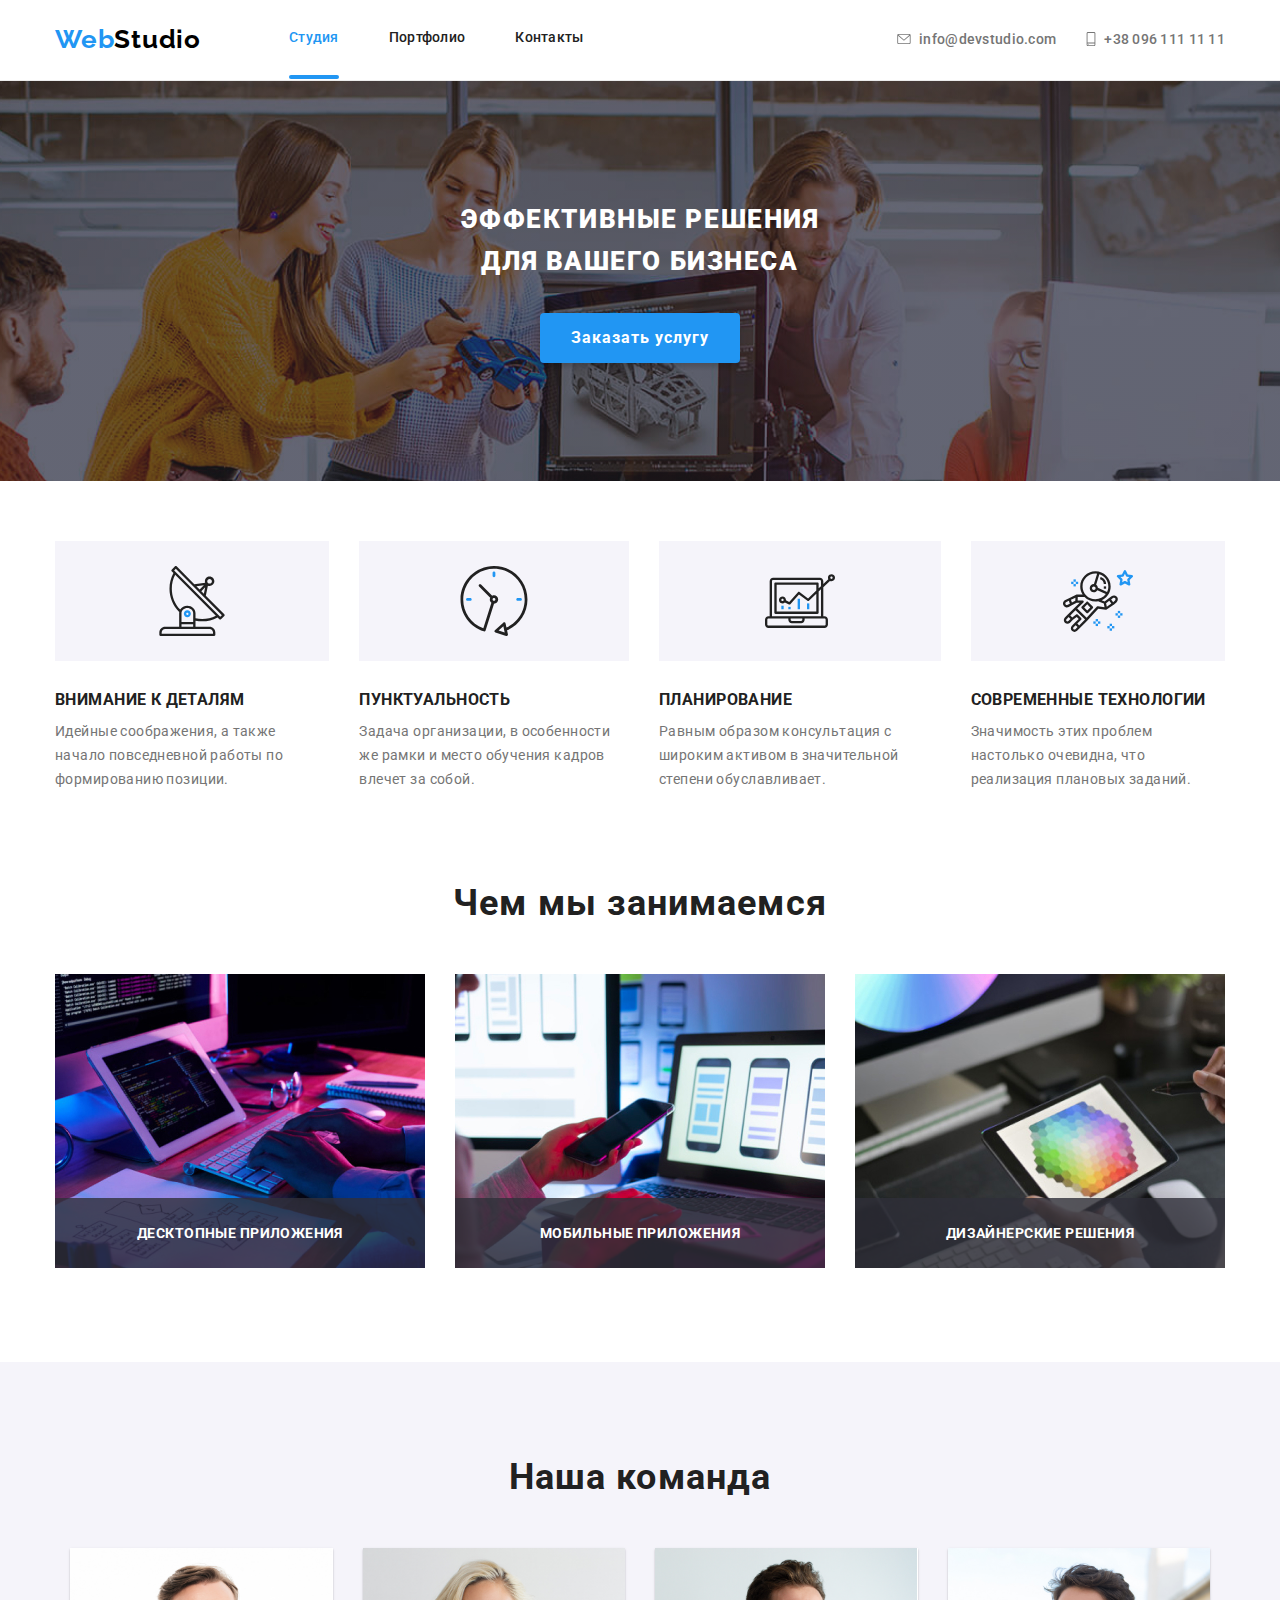
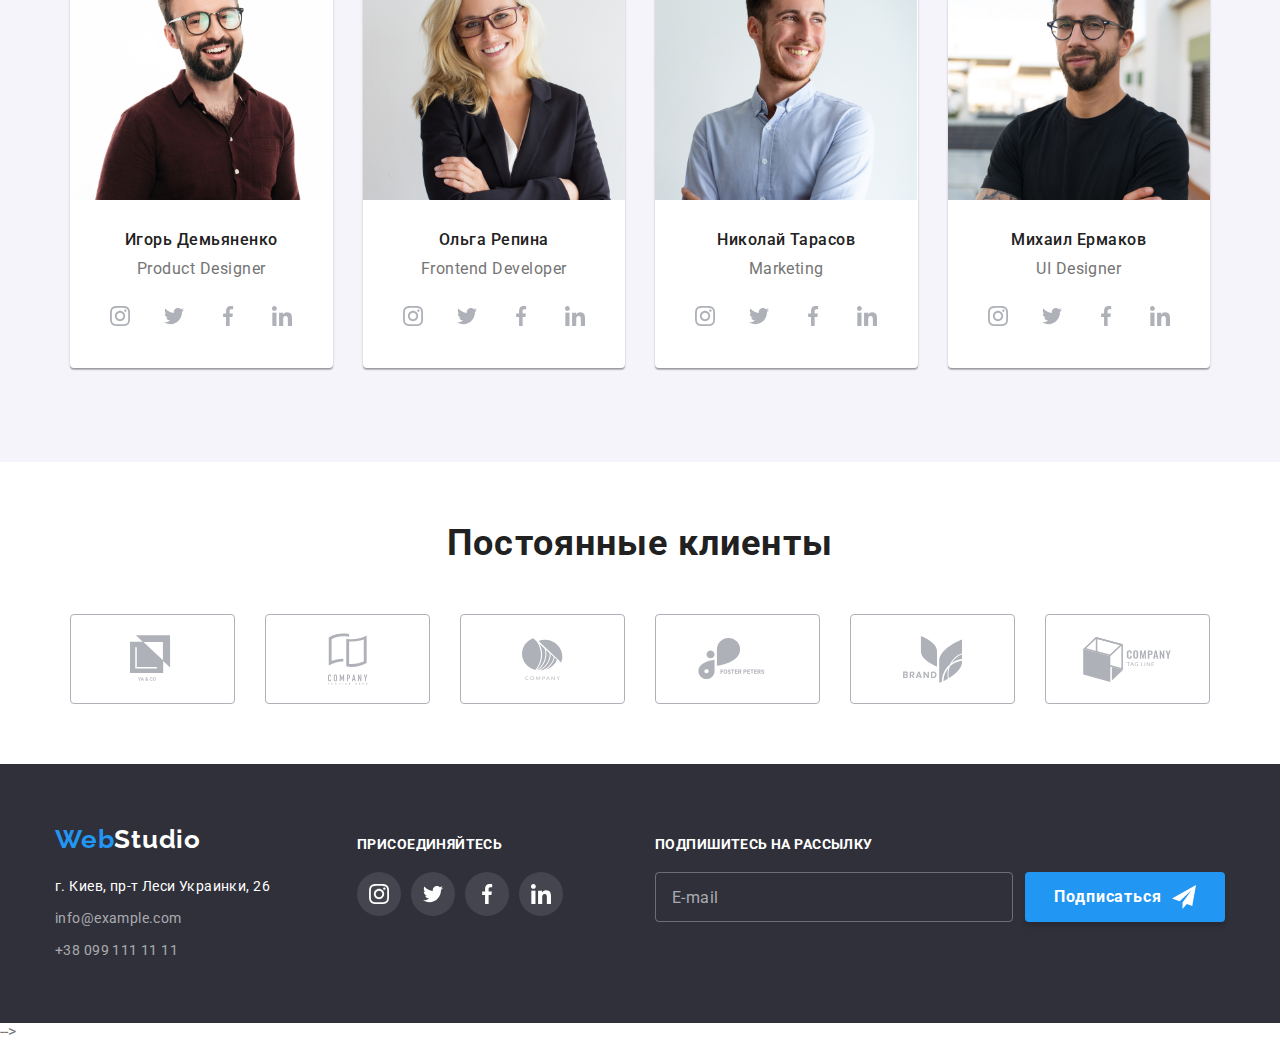
==== commit d36e3038: "Виправлення помилки з масштабуванням зображень в секції our comand" ====
--- a/index.html
+++ b/index.html
@@ -133,7 +133,7 @@
                     <h2 class="our-command-title">Наша команда</h2>
                     <ul class="our-command-list list">
                         <li class="our-command-list-item">
-                            <img class="our-specialist-photo " src="./images/our_command/igor_demyanenko.jpg" alt="Наш специалист" width="270" height="260">
+                            <img class="our-specialist-photo " src="./images/our_command/igor_demyanenko.jpg" alt="Наш специалист">
                             <div class="our-command-card-content">
                                 <h3 class="our-specialist-name">Игорь Демьяненко</h3>
                                 <p class="our-specialist-specialization" lang="en">Product Designer</p>
@@ -170,7 +170,7 @@
                             </div>
                         </li>
                         <li class="our-command-list-item">
-                            <img class="our-specialist-photo " src="./images/our_command/olga_repina.jpg" alt="Наш специалист" width="270" height="260">
+                            <img class="our-specialist-photo " src="./images/our_command/olga_repina.jpg" alt="Наш специалист">
                             <div class="our-command-card-content">
                                 <h3 class="our-specialist-name">Ольга Репина</h3>
                                 <p class="our-specialist-specialization" lang="en">Frontend Developer</p>
@@ -207,7 +207,7 @@
                             </div>
                         </li>
                         <li class="our-command-list-item">
-                            <img class="our-specialist-photo " src="./images/our_command/nikolay_tarasov.jpg" alt="Наш специалист" width="270" height="260">
+                            <img class="our-specialist-photo " src="./images/our_command/nikolay_tarasov.jpg" alt="Наш специалист">
                             <div class="our-command-card-content">
                                 <h3 class="our-specialist-name">Николай Тарасов</h3>
                                 <p class="our-specialist-specialization" lang="en">Marketing</p>
@@ -244,7 +244,7 @@
                             </div>
                         </li>
                         <li class="our-command-list-item">
-                            <img class="our-specialist-photo " src="./images/our_command/mihail_yermakov.jpg" alt="Наш специалист" width="270" height="260">
+                            <img class="our-specialist-photo " src="./images/our_command/mihail_yermakov.jpg" alt="Наш специалист">
                             <div class="our-command-card-content">
                                 <h3 class="our-specialist-name">Михаил Ермаков</h3>
                                 <p class="our-specialist-specialization" lang="en">UI Designer</p>
@@ -335,7 +335,7 @@
             </section>
         </main>
             <!--Бекдроп та модалка портфоліо-->
-            <!-- <div class="backdrop is-hidden" data-modal>
+            <div class="backdrop is-hidden" data-modal>
                 <div class="modal">
                     <button type="button" class="close-button" data-modal-close>
                         <svg class="close-button-icon">
@@ -376,11 +376,11 @@
                             <textarea name="client-masage" class="modal-form-massage" placeholder="Введите текст"></textarea>
                         </label>
                         <input id="user-policy" type="checkbox" name="client-policy" value="accept-policy" class="modal-form-policy visually-hidden">
-                        <label for="user-policy" class="modal-form-policy-text">Соглашаюсь с рассылкой и принимаю <a href="#" class="modal-form-policy-link">Условия договора</a></label>
+                        <label for="user-policy" class="modal-form-policy-text"><span>Соглашаюсь с рассылкой и принимаю <a href="#" class="modal-form-policy-link">Условия договора</a></span></label>
                         <button type="submit" class="modal-form-button button">Отправить</button>
                     </form>
                 </div>
-            </div> -->
+            </div>
         <footer class="footer">
             <div class="container">
                 <div class="footer-info">
@@ -442,7 +442,7 @@
             </div>
         </footer> -->
         <!--Підключення скріпта-->
-        <!-- <script src="./js/modal.js"></script> -->
+        <script src="./js/modal.js"></script>
         <script src="./js/menu.js"></script>
     </body>
 </html>--- a/css/main.min.css
+++ b/css/main.min.css
@@ -1,2 +1,2 @@
-.visually-hidden{position:absolute;width:1px;height:1px;margin:-1px;border:0;padding:0;white-space:nowrap;clip-path:inset(100%);clip:rect(0 0 0 0);overflow:hidden}:root{--accent-color: #2196F3;--logo-color: #000000;--heading-color: #212121;--main-color: #757575;--main-color-dark-backgr: #ffffff;--backgr-color-first: #2F303A;--backgr-color-second: #F5F4FA;--addres-second-color: rgba(255, 255, 255, 0.6);--hero-gradient-color: rgba(47, 48, 58, 0.4);--social-link-background-dark: rgba(255, 255, 255, 0.1);--social-link-color: #afb1b8;--main-font: 'Roboto', Roboto, sans-serif;--secondary-font: 'Raleway', Raleway, sans-serif;--card-set-specialization: 30px;--card-set-advantages: 30px;--card-set-our-command: 30px;--card-set-portfolio: 30px;--card-set-our-clients: 30px}body{color:var(--main-color);font-family:var(--main-font)}.list{list-style:none;margin:0;padding:0}.link{text-decoration:none;color:var(--main-color)}h1,h2,h3,h4,h5,h6{margin:0}ul,ol{margin:0;padding:0}p{margin:0}img{display:block;max-width:100%;height:auto}.address{font-style:normal}.container{width:100%;padding:60px 15px;align-items:center}@media screen and (min-width: 480px){.container{max-width:480px;margin:0 auto}}@media screen and (min-width: 768px){.container{display:flex;max-width:768px}}@media screen and (min-width: 1200px){.container{max-width:1200px;margin:0 auto;padding:94 15px;background:transparent}}.button{display:inline-flex;align-items:center;justify-content:center;border:none;width:200px;height:50px;background:var(--accent-color);box-shadow:0px 4px 4px rgba(0,0,0,0.15);border:none;border-radius:4px;margin-left:auto;margin-right:auto;cursor:pointer;font-family:var(--main-font);font-weight:700;font-size:16px;line-height:1.875;letter-spacing:.06em;color:var(--main-color-dark-backgr)}.button .icon{width:24px;height:24px;fill:var(--main-color-dark-backgr);margin-left:10px}.logo{color:var(--logo-color);font-family:var(--secondary-font);font-weight:700;font-size:24px;line-height:1.167;letter-spacing:.03em}.logo-first{color:var(--accent-color)}.logo-second.dark{color:var(--main-color-dark-backgr)}@media screen and (min-width: 1199px){.logo{font-weight:700;font-size:26px;line-height:1.192;letter-spacing:.03em}}.social-list{display:flex;justify-content:center}.social-list-item:not(:last-child){margin-right:10px}.social-list-link{display:block;width:44px;height:44px;border-radius:50%;display:flex;justify-content:center;align-items:center;transition-property:background;transition-duration:250ms;transition-timing-function:cubic-bezier(0.4, 0, 0.2, 1)}.social-list-link:hover,.social-list-link:focus{background:var(--accent-color)}.social-list-icon{width:20px;height:20px;fill:var(--social-link-color);transition-property:fill;transition-duration:250ms;transition-timing-function:cubic-bezier(0.4, 0, 0.2, 1)}.social-list-link:hover .social-list-icon,.social-list-link:focus .social-list-icon{fill:var(--main-color-dark-backgr)}.backdrop{position:fixed;left:0;top:0;width:100%;height:100%;background:rgba(0,0,0,0.2)}.modal{width:528px;min-height:581px;background-color:var(--main-color-dark-backgr);box-shadow:0px 1px 3px rgba(0,0,0,0.12),0px 1px 1px rgba(0,0,0,0.14),0px 2px 1px rgba(0,0,0,0.2);border-radius:4px;position:absolute;top:50%;left:50%;padding:40px;transform:translate(-50%, -50%)}.close-button-icon{width:18px;height:18px;position:absolute;top:50%;left:50%;transform:translate(-50%, -50%)}.close-button:active .close-button-icon{fill:#fb0000}.close-button{width:30px;height:30px;position:absolute;top:8px;right:8px;border:1px solid rgba(0,0,0,0.1);border-radius:50%;cursor:pointer}.close-button:hover,.close-button:focus{border:4px solid rgba(0,0,0,0.3);outline:none}.close-button:active{border:4px solid #fb8e9c;border-radius:50%;outline:none}.is-hidden{opacity:0;visibility:hidden;pointer-events:none}.form-invitation{font-weight:700;font-size:20px;line-height:1.15;letter-spacing:.03em;color:var(--heading-color);margin-bottom:12px}.modal-form{display:flex;flex-direction:column}.modal-form-field{margin-bottom:20px;font-weight:400;font-size:12px;line-height:1.67;letter-spacing:.1em}.modal-form-input-wrapper{display:block;height:100%;position:relative;margin-top:4px}.modal-form-input{width:100%;height:40px;padding-left:42px;border:1px solid rgba(33,33,33,0.2);border-radius:4px;transition-property:border-color;transition-duration:250ms;transition-timing-function:cubic-bezier(0.4, 0, 0.2, 1)}.modal-form-input:focus{outline:none;border:1px solid var(--accent-color)}.modal-form-icon{width:18px;height:18px;position:absolute;left:12px;top:50%;transform:translateY(-50%);transition-property:fill;transition-duration:250ms;transition-timing-function:cubic-bezier(0.4, 0, 0.2, 1)}.modal-form-input:focus+.modal-form-icon{fill:var(--accent-color)}.modal-form-massage{width:100%;height:120px;border:1px solid rgba(33,33,33,0.2);border-radius:4px;padding:12px 16px;margin-top:4px;resize:none;transition-property:border-color;transition-duration:250ms;transition-timing-function:cubic-bezier(0.4, 0, 0.2, 1)}.modal-form-massage::placeholder{font-weight:400;font-size:14px;line-height:1.143;letter-spacing:.01em;color:rgba(117,117,117,0.5)}.modal-form-massage:focus{outline:none;border-color:var(--accent-color)}.modal-form-policy-text{width:423px;margin-left:auto;margin-right:auto;font-weight:400;font-size:14px;line-height:1.714;letter-spacing:.03em;white-space:pre;display:flex;align-items:center;margin-bottom:30px}.modal-form-policy-text::before{content:"";width:16px;height:15px;margin-right:7px;border:1px solid #000000;border-radius:2px;display:inline-block}.modal-form-policy:checked+.modal-form-policy-text::before{background-image:url(../images/icon_check.svg);background-repeat:no-repeat;background-size:cover;border:none}.modal-form-policy-link{color:var(--accent-color)}.modal-form-button{margin-left:auto;margin-right:auto}.header>.container{display:flex;padding:10px 15px}.menu-button{display:inline-flex;margin-left:auto;padding:0;border:none;background-color:transparent}@media screen and (min-width: 768px){.menu-button{display:none}}.menu-button .icon-close-menu{display:none}.menu-button.is-open .icon-close-menu{display:block}.menu-button.is-open .icon-menu{display:none}.header{position:relative}.page-header .nav{display:flex;align-items:center;justify-content:space-between}.address-list-text{margin-left:10px}.header .address-list-link{display:flex;align-items:center}@media screen and (max-width: 767px){.site-nav{margin-bottom:60px}.navigation-list-item{display:flex;justify-content:center;align-items:center}.navigation-list-item:not(:last-child){margin-bottom:40px}.header .address-list-link{margin:0 auto}.header .address-list-item:not(:last-child){margin-bottom:16px}.menu-container{background:#ffffff;display:none;position:absolute;top:100%;left:0;width:100%;padding:60px 0}.menu-container.is-open{display:block}}.navigation-list-link,.address-list-link{font-weight:500;font-size:14px;line-height:1.143;letter-spacing:.02em}.navigation-list-link:hover,.navigation-list-link:focus,.address-list-link:hover,.address-list-link:focus{color:var(--accent-color)}.navigation-list-link{color:var(--heading-color)}.navigation-list-link.active{color:var(--accent-color)}.navigation-list-link.active::after{content:"";width:auto;height:4px;display:block;background:var(--accent-color);border-radius:2px;position:relative;top:8px}.address-list-icon{display:block;fill:var(--main-color)}.header .address-list-link:hover .address-list-icon,.header .address-list-link:focus .address-list-icon{fill:var(--accent-color)}.header .address{margin-left:auto}.header .address-list-item{display:flex;width:100%;align-items:center}.mail-icon{width:16px;height:12px}.phone-icon{width:10px;height:16px}@media screen and (min-width: 768px){.header>.container{display:flex;padding:21px 15px}.header .address-list-link{transition-property:color;transition-duration:250ms;transition-timing-function:cubic-bezier(0.4, 0, 0.2, 1)}.header .logo{margin-right:88px}.menu-container{width:100%;justify-content:space-between;align-items:center;display:flex}.navigation-list{display:flex}.navigation-list-item:not(:last-child){margin-right:50px}.navigation-list-link{transition-property:color;transition-duration:2500ms;transition-timing-function:cubic-bezier(0.4, 0, 0.2, 1)}.navigation-list-link.active::after{top:31px}.address-list-icon{transition-property:fill;transition-duration:250ms;transition-timing-function:cubic-bezier(0.4, 0, 0.2, 1)}}@media screen and (min-width: 768px) and (max-width: 1199px){.header .address-list-item:not(:last-child){margin-bottom:10px}}@media screen and (min-width: 1199px){.header>.container{padding-top:24px;padding-bottom:25px}.navigation-list-link.active::after{top:28px}.address-list-item:not(:last-child){margin-right:30px}.mail-icon{width:14px;height:10px}.phone-icon{width:10px;height:14px}.address-list-text{margin-left:8px}.address-list-header{display:flex;align-items:center;justify-content:center}}.hero-section{background-image:linear-gradient(var(--hero-gradient-color), var(--hero-gradient-color)),url(../images/hero/bg-mobile.jpg);background-repeat:no-repeat;background-size:cover}.hero-section .container{padding:118px 60px;display:flex;flex-direction:column;justify-content:center}@media screen and (min-device-pixel-ratio: 2) and (min-width: 320px), screen and (min-resolution: 192dpi) and (min-width: 320px), screen and (min-resolution: 2dppx) and (min-width: 320px){.hero-section{background-image:linear-gradient(var(--hero-gradient-color), var(--hero-gradient-color)),url(../images/hero/bg-mobile@2x.jpg);background-size:cover}}.hero-title{font-weight:900;font-size:26px;line-height:1.615;letter-spacing:.06em;text-align:center;text-transform:uppercase;color:var(--main-color-dark-backgr);margin-bottom:30px}@media screen and (min-width: 768px){.hero-section{background-image:linear-gradient(var(--hero-gradient-color), var(--hero-gradient-color)),url(../images/hero/bg-tablet.jpg);background-repeat:no-repeat;background-size:768px 400px;background-position:center 0%}}@media screen and (min-device-pixel-ratio: 2) and (min-width: 480px), screen and (min-resolution: 192dpi) and (min-width: 480px), screen and (min-resolution: 2dppx) and (min-width: 480px){.hero-section{background-image:linear-gradient(var(--hero-gradient-color), var(--hero-gradient-color)),url(../images/hero/bg-tablet@2x.jpg);background-size:768px 400px;background-position:center 0%}}@media screen and (min-width: 1200px){.hero-section{background-image:linear-gradient(var(--hero-gradient-color), var(--hero-gradient-color)),url(../images/hero/bg-desctop.jpg);background-repeat:no-repeat;background-size:1600px 600px;background-position:center 0%}}@media screen and (min-device-pixel-ratio: 2) and (min-width: 1200px), screen and (min-resolution: 192dpi) and (min-width: 768px), screen and (min-resolution: 2dppx) and (min-width: 768px){.hero-section{background-image:linear-gradient(var(--hero-gradient-color), var(--hero-gradient-color)),url(../images/hero/bg-desctop@2x.jpg);background-size:1600px 600px;background-position:center 0%}}.advantages-list-item{font-size:14px;letter-spacing:0.03em;margin-bottom:30px}.advantages-icon-background{height:120px;margin-bottom:30px;background:var(--backgr-color-second);display:flex;justify-content:center;align-items:center}.advantages-icon{width:70px;height:70px}.advantages-title{font-weight:700;line-height:1.142;text-transform:uppercase;color:var(--heading-color);margin-bottom:10px}.advantages-description{font-weight:400;line-height:1.714}@media screen and (min-width: 768px) and (max-width: 1199px){.advantages-list{display:flex;justify-content:center;flex-wrap:wrap;margin-left:calc(-1*var(---card-set-advantages));margin-top:calc(-1*var(--card-set-advantages))}.advantages-list-item{flex-basis:calc(100%/2 - var(--card-set-advantages));width:100%;margin-left:var(--card-set-advantages);margin-top:var(--card-set-advantages);margin-bottom:0}}@media screen and (max-width: 768px){.advantages-title{text-align:center}}@media screen and (min-width: 1200px){.advantages-list{display:flex}.advantages-list-item{font-size:14px;letter-spacing:0.03em}.advantages-list-item:not(:last-child){margin-right:30px}}@media screen and (max-width: 1199px){.specialization-section{position:absolute;width:1px;height:1px;margin:-1px;border:0;padding:0;white-space:nowrap;clip-path:inset(100%);clip:rect(0 0 0 0);overflow:hidden}}.specialization-section>.container{flex-direction:column;padding-bottom:94px;padding:0 15px 94px}.specialization-list{display:flex;justify-content:center}.specialization-list-item{position:relative}.specialization-list-item:not(:last-child){margin-right:var(--card-set-specialization)}.specialization-title,.our-command-title,.our-clients-title{text-align:center;font-weight:700;font-size:28px;line-height:1.179;letter-spacing:.03em;color:var(--heading-color);margin-bottom:30px}@media screen and (min-width: 1199px){.specialization-title,.our-command-title,.our-clients-title{font-weight:700;font-size:36px;line-height:1.167;letter-spacing:.03em;margin-bottom:50px}}.specialization-name{font-weight:700;font-size:14px;line-height:1.143;letter-spacing:.03em;text-align:center;text-transform:uppercase;color:var(--main-color-dark-backgr);width:370px;background-color:rgba(47,48,58,0.8);position:absolute;bottom:0px;padding:27px 0}.our-command-section{background-color:var(--backgr-color-second)}.our-command-section>.container{padding-top:94px;padding-bottom:94px}.our-command-list-item{width:auto;background-color:var(--main-color-dark-backgr);box-shadow:0px 1px 3px rgba(0,0,0,0.12),0px 1px 1px rgba(0,0,0,0.14),0px 2px 1px rgba(0,0,0,0.2);border-radius:0px 0px 4px 4px;margin-top:var(--card-set-our-command)}@media screen and (min-width: 480px){.our-command-list-item{width:450}}@media screen and (max-width: 767px){.our-command-list-item:first-child{margin-top:0}}.our-command-card-content{padding:30px 10px}.our-specialist-name{margin-bottom:10px;font-weight:500;font-size:16px;line-height:1.188;letter-spacing:.03em;text-align:center;color:var(--heading-color)}.our-specialist-specialization{margin-bottom:16px;font-weight:400;font-size:16px;line-height:1.188;letter-spacing:.03em;text-align:center}@media screen and (min-width: 768px){.our-command-section .container{flex-direction:column}.our-command-list{width:738px;display:flex;justify-content:center;flex-wrap:wrap;margin-left:calc(-1*var(--card-set-our-command));margin-top:calc(-1*var(--card-set-our-command))}.our-command-list-item{flex-basis:calc(100%/2 - var(--card-set-our-command));margin-left:var(--card-set-our-command);margin-top:var(--card-set-our-command)}}@media screen and (min-width: 1199px){.our-command-list{width:1170px}.our-command-list-item{flex-basis:calc(100%/4 - var(--card-set-our-command))}}.our-clients-section>.container{flex-direction:column}.our-clients-list{display:flex;justify-content:center;flex-wrap:wrap;margin-left:calc(-1*var(--card-set-our-clients));margin-top:calc(-1*var(--card-set-our-clients))}@media screen and (max-width: 479px){.our-clients-list{max-width:450px}}.our-clients-list-item{width:210px;flex-basis:calc(100%/2 - var(--card-set-our-clients));margin-left:var(--card-set-our-clients);margin-top:var(--card-set-our-clients)}.our-client-link{display:flex;justify-content:center;align-items:center;height:90px;border:1px solid var(--social-link-color);box-sizing:border-box;border-radius:4px;transition-property:border-color;transition-duration:250ms;transition-timing-function:cubic-bezier(0.4, 0, 0.2, 1)}.our-client-link:hover,.our-client-link:focus{border-color:var(--accent-color)}.our-clients-icon{fill:#afb1b8;transition-property:fill;transition-duration:250ms;transition-timing-function:cubic-bezier(0.4, 0, 0.2, 1)}.our-client-link:hover .our-clients-icon,.our-client-link:focus .our-clients-icon{fill:var(--accent-color)}.first-client-icon{width:44.27px;height:49.23px}.second-client-icon{width:40px;height:52px}.third-client-icon{width:41px;height:42.6px}.fourth-client-icon{width:79.66px;height:42.02px}.fifth-client-icon{width:59px;height:47px}.sixth-client-icon{width:88.48px;height:45.44px}@media screen and (min-width: 768px){.our-clients-list{width:738px}.our-clients-list-item{width:226px;flex-basis:calc(100%/3 - var(--card-set-our-clients))}}@media screen and (min-width: 1199px){.our-clients-list{width:1170px}.our-clients-list-item{width:170px;flex-basis:calc(100%/6 - var(--card-set-our-clients))}}.footer{background-color:var(--backgr-color-first)}.footer .logo{display:block;margin-bottom:20px}.footer .addres-list-item:not(:last-child){margin-bottom:8px}.footer-info{text-align:center;margin-bottom:60px}.address-footer-link{font-weight:400;font-size:14px;line-height:1.714;letter-spacing:.03em;color:var(--addres-second-color)}.location{color:var(--main-color-dark-backgr)}.social-list-our-projekt{margin-bottom:60px;margin-top:12px}.social-list-invitation{font-weight:700;font-size:14px;line-height:1.142;letter-spacing:.03em;text-transform:uppercase;text-align:center;color:var(--main-color-dark-backgr);margin-bottom:20px}.dark-social{background:var(--social-link-background-dark)}.dark-social .social-list-icon{fill:var(--main-color-dark-backgr)}.subscription-form{margin:0 auto;display:flex;flex-wrap:wrap}.subscription-form-title{width:100%;font-weight:700;font-size:14px;line-height:1.143;letter-spacing:.03em;text-transform:uppercase;text-align:center;color:var(--main-color-dark-backgr);margin-bottom:20px}.subscription-form-field{width:100%;margin-bottom:20px}.subscription-form-input{width:100%;height:50px;border:1px solid rgba(255,255,255,0.3);border-radius:4px;background:transparent;padding-left:16px}.subscription-form-input::placeholder{font-weight:400;font-size:16px;line-height:1.25;letter-spacing:.03em;color:rgba(255,255,255,0.6)}.subscription-form-button{margin:0 auto}@media screen and (min-width: 768px){.footer .container{align-items:center;flex-wrap:wrap}.footer-info{width:232px;margin-left:76px;margin-right:165px}.subscription-form{width:450px;margin:0 auto}}@media screen and (min-width: 1200px){.footer .container{align-items:flex-start;flex-wrap:nowrap}.footer-info{margin-left:0;margin-bottom:0;margin-right:70px;text-align:justify}.social-list-our-projekt{margin-bottom:0;margin-top:12px}.social-list-invitation{text-align:justify}.subscription-form{margin-top:12px;width:570px;margin-right:0;margin-left:auto;display:flex;flex-wrap:wrap}.subscription-form-title{text-align:justify}.subscription-form-field{width:auto;margin-right:12px}.subscription-form-input{width:358px}.subscription-form-button{margin:0}}
+.visually-hidden{position:absolute;width:1px;height:1px;margin:-1px;border:0;padding:0;white-space:nowrap;clip-path:inset(100%);clip:rect(0 0 0 0);overflow:hidden}:root{--accent-color: #2196F3;--logo-color: #000000;--heading-color: #212121;--main-color: #757575;--main-color-dark-backgr: #ffffff;--backgr-color-first: #2F303A;--backgr-color-second: #F5F4FA;--addres-second-color: rgba(255, 255, 255, 0.6);--hero-gradient-color: rgba(47, 48, 58, 0.4);--social-link-background-dark: rgba(255, 255, 255, 0.1);--social-link-color: #afb1b8;--main-font: 'Roboto', Roboto, sans-serif;--secondary-font: 'Raleway', Raleway, sans-serif;--card-set-specialization: 30px;--card-set-advantages: 30px;--card-set-our-command: 30px;--card-set-portfolio: 30px;--card-set-our-clients: 30px}body{color:var(--main-color);font-family:var(--main-font)}body.modal-open{overflow:hidden}.list{list-style:none;margin:0;padding:0}.link{text-decoration:none;color:var(--main-color)}h1,h2,h3,h4,h5,h6{margin:0}ul,ol{margin:0;padding:0}p{margin:0}img{display:block;max-width:100%;height:auto}.address{font-style:normal}.container{width:100%;padding:60px 15px;align-items:center}@media screen and (min-width: 480px){.container{max-width:480px;margin:0 auto}}@media screen and (min-width: 768px){.container{display:flex;max-width:768px}}@media screen and (min-width: 1200px){.container{max-width:1200px;margin:0 auto;padding:94 15px;background:transparent}}.button{display:inline-flex;align-items:center;justify-content:center;border:none;width:200px;height:50px;background:var(--accent-color);box-shadow:0px 4px 4px rgba(0,0,0,0.15);border:none;border-radius:4px;margin-left:auto;margin-right:auto;cursor:pointer;font-family:var(--main-font);font-weight:700;font-size:16px;line-height:1.875;letter-spacing:.06em;color:var(--main-color-dark-backgr)}.button .icon{width:24px;height:24px;fill:var(--main-color-dark-backgr);margin-left:10px}.logo{color:var(--logo-color);font-family:var(--secondary-font);font-weight:700;font-size:24px;line-height:1.167;letter-spacing:.03em}.logo-first{color:var(--accent-color)}.logo-second.dark{color:var(--main-color-dark-backgr)}@media screen and (min-width: 1199px){.logo{font-weight:700;font-size:26px;line-height:1.192;letter-spacing:.03em}}.social-list{display:flex;justify-content:center}.social-list-item:not(:last-child){margin-right:10px}.social-list-link{display:block;width:44px;height:44px;border-radius:50%;display:flex;justify-content:center;align-items:center;transition-property:background;transition-duration:250ms;transition-timing-function:cubic-bezier(0.4, 0, 0.2, 1)}.social-list-link:hover,.social-list-link:focus{background:var(--accent-color)}.social-list-icon{width:20px;height:20px;fill:var(--social-link-color);transition-property:fill;transition-duration:250ms;transition-timing-function:cubic-bezier(0.4, 0, 0.2, 1)}.social-list-link:hover .social-list-icon,.social-list-link:focus .social-list-icon{fill:var(--main-color-dark-backgr)}.backdrop{position:fixed;left:0;top:0;width:100%;height:100%;background:rgba(0,0,0,0.2);overflow-y:scroll}.modal{max-width:450px;background-color:var(--main-color-dark-backgr);box-shadow:0px 1px 3px rgba(0,0,0,0.12),0px 1px 1px rgba(0,0,0,0.14),0px 2px 1px rgba(0,0,0,0.2);border-radius:4px;margin:93px 15px;padding:40px}@media screen and (min-width: 480px){.modal{position:absolute;top:50%;left:50%;transform:translate(-50%, -50%)}}.close-button-icon{width:18px;height:18px;position:absolute;top:50%;left:50%;transform:translate(-50%, -50%)}.close-button:active .close-button-icon{fill:#fb0000}.close-button{width:30px;height:30px;position:absolute;top:8px;right:8px;border:1px solid rgba(0,0,0,0.1);border-radius:50%;cursor:pointer}.close-button:hover,.close-button:focus{border:4px solid rgba(0,0,0,0.3);outline:none}.close-button:active{border:4px solid #fb8e9c;border-radius:50%;outline:none}.is-hidden{opacity:0;visibility:hidden;pointer-events:none}.form-invitation{font-weight:700;font-size:20px;line-height:1.5;letter-spacing:.03em;text-align:center;color:var(--heading-color);margin-bottom:12px}.modal-form{display:flex;flex-direction:column}.modal-form-field{margin-bottom:20px;font-weight:400;font-size:12px;line-height:1.67;letter-spacing:.1em}.modal-form-input-wrapper{display:block;height:100%;position:relative;margin-top:4px}.modal-form-input{width:100%;height:40px;padding-left:42px;border:1px solid rgba(33,33,33,0.2);border-radius:4px;transition-property:border-color;transition-duration:250ms;transition-timing-function:cubic-bezier(0.4, 0, 0.2, 1)}.modal-form-input:focus{outline:none;border:1px solid var(--accent-color)}.modal-form-icon{width:18px;height:18px;position:absolute;left:12px;top:50%;transform:translateY(-50%);transition-property:fill;transition-duration:250ms;transition-timing-function:cubic-bezier(0.4, 0, 0.2, 1)}.modal-form-input:focus+.modal-form-icon{fill:var(--accent-color)}.modal-form-massage{width:100%;height:120px;border:1px solid rgba(33,33,33,0.2);border-radius:4px;padding:12px 16px;margin-top:4px;resize:none;transition-property:border-color;transition-duration:250ms;transition-timing-function:cubic-bezier(0.4, 0, 0.2, 1)}.modal-form-massage::placeholder{font-weight:400;font-size:14px;line-height:1.143;letter-spacing:.01em;color:rgba(117,117,117,0.5)}.modal-form-massage:focus{outline:none;border-color:var(--accent-color)}.modal-form-policy-text{margin-left:auto;margin-right:auto;font-weight:400;font-size:12px;line-height:1.167;letter-spacing:.03em;white-space:pre;display:flex;align-items:center;margin-bottom:30px}.modal-form-policy-text::before{content:"";width:16px;height:15px;margin-right:7px;border:1px solid #000000;border-radius:2px;display:inline-block}.modal-form-policy:checked+.modal-form-policy-text::before{background-image:url(../images/icon_check.svg);background-repeat:no-repeat;background-size:cover;border:none}.modal-form-policy-link{color:var(--accent-color)}.modal-form-button{margin-left:auto;margin-right:auto}@media screen and (max-width: 479px){.modal{position:relative}.modal-form-policy-text{display:flax;white-space:normal}.modal-form-policy-text::before{content:"";width:13px;height:10px;margin-right:2px}}@media screen and (min-width: 1200px){.modal{max-width:528px}.form-invitation{font-size:23px;line-height:1.15}.modal-form-policy-text{font-weight:400;font-size:14px;line-height:1.714;letter-spacing:.03em}}.header>.container{display:flex;padding:10px 15px}.menu-button{display:inline-flex;margin-left:auto;padding:0;border:none;background-color:transparent}@media screen and (min-width: 768px){.menu-button{display:none}}.menu-button .icon-close-menu{display:none}.menu-button.is-open .icon-close-menu{display:block}.menu-button.is-open .icon-menu{display:none}.header{position:relative}.page-header .nav{display:flex;align-items:center;justify-content:space-between}.address-list-text{margin-left:10px}.header .address-list-link{display:flex;align-items:center}@media screen and (max-width: 767px){.site-nav{margin-bottom:60px}.navigation-list-item{display:flex;justify-content:center;align-items:center}.navigation-list-item:not(:last-child){margin-bottom:40px}.header .address-list-link{margin:0 auto}.header .address-list-item:not(:last-child){margin-bottom:16px}.menu-container{background:#ffffff;display:none;position:absolute;top:100%;left:0;width:100%;padding:60px 0}.menu-container.is-open{display:block}}.navigation-list-link,.address-list-link{font-weight:500;font-size:14px;line-height:1.143;letter-spacing:.02em}.navigation-list-link:hover,.navigation-list-link:focus,.address-list-link:hover,.address-list-link:focus{color:var(--accent-color)}.navigation-list-link{color:var(--heading-color)}.navigation-list-link.active{color:var(--accent-color)}.navigation-list-link.active::after{content:"";width:auto;height:4px;display:block;background:var(--accent-color);border-radius:2px;position:relative;top:8px}.address-list-icon{display:block;fill:var(--main-color)}.header .address-list-link:hover .address-list-icon,.header .address-list-link:focus .address-list-icon{fill:var(--accent-color)}.header{border-bottom:1px solid #ECECEC}.header .address{margin-left:auto}.header .address-list-item{display:flex;width:100%;align-items:center}.mail-icon{width:16px;height:12px}.phone-icon{width:10px;height:16px}@media screen and (min-width: 768px){.header>.container{display:flex;padding:21px 15px}.header .address-list-link{transition-property:color;transition-duration:250ms;transition-timing-function:cubic-bezier(0.4, 0, 0.2, 1)}.header .logo{margin-right:88px}.menu-container{width:100%;justify-content:space-between;align-items:center;display:flex}.navigation-list{display:flex}.navigation-list-item:not(:last-child){margin-right:50px}.navigation-list-link{transition-property:color;transition-duration:250ms;transition-timing-function:cubic-bezier(0.4, 0, 0.2, 1)}.navigation-list-link.active::after{top:31px}.address-list-icon{transition-property:fill;transition-duration:250ms;transition-timing-function:cubic-bezier(0.4, 0, 0.2, 1)}}@media screen and (min-width: 768px) and (max-width: 1199px){.header .address-list-item:not(:last-child){margin-bottom:10px}}@media screen and (min-width: 1199px){.header>.container{padding-top:24px;padding-bottom:25px}.navigation-list-link.active::after{top:28px}.address-list-item:not(:last-child){margin-right:30px}.mail-icon{width:14px;height:10px}.phone-icon{width:10px;height:14px}.address-list-text{margin-left:8px}.address-list-header{display:flex;align-items:center;justify-content:center}}.hero-section{background-image:linear-gradient(var(--hero-gradient-color), var(--hero-gradient-color)),url(../images/hero/bg-mobile.jpg);background-repeat:no-repeat;background-size:cover}.hero-section .container{padding:118px 60px;display:flex;flex-direction:column;justify-content:center}@media screen and (min-device-pixel-ratio: 2) and (min-width: 320px), screen and (min-resolution: 192dpi) and (min-width: 320px), screen and (min-resolution: 2dppx) and (min-width: 320px){.hero-section{background-image:linear-gradient(var(--hero-gradient-color), var(--hero-gradient-color)),url(../images/hero/bg-mobile@2x.jpg);background-size:cover}}.hero-title{font-weight:900;font-size:26px;line-height:1.615;letter-spacing:.06em;text-align:center;text-transform:uppercase;color:var(--main-color-dark-backgr);margin-bottom:30px}@media screen and (min-width: 768px){.hero-section{background-image:linear-gradient(var(--hero-gradient-color), var(--hero-gradient-color)),url(../images/hero/bg-tablet.jpg);background-repeat:no-repeat;background-size:768px 400px;background-position:center 0%}}@media screen and (min-device-pixel-ratio: 2) and (min-width: 480px), screen and (min-resolution: 192dpi) and (min-width: 480px), screen and (min-resolution: 2dppx) and (min-width: 480px){.hero-section{background-image:linear-gradient(var(--hero-gradient-color), var(--hero-gradient-color)),url(../images/hero/bg-tablet@2x.jpg);background-size:768px 400px;background-position:center 0%}}@media screen and (min-width: 1200px){.hero-section{background-image:linear-gradient(var(--hero-gradient-color), var(--hero-gradient-color)),url(../images/hero/bg-desctop.jpg);background-repeat:no-repeat;background-size:1600px 600px;background-position:center 0%}}@media screen and (min-device-pixel-ratio: 2) and (min-width: 1200px), screen and (min-resolution: 192dpi) and (min-width: 768px), screen and (min-resolution: 2dppx) and (min-width: 768px){.hero-section{background-image:linear-gradient(var(--hero-gradient-color), var(--hero-gradient-color)),url(../images/hero/bg-desctop@2x.jpg);background-size:1600px 600px;background-position:center 0%}}.advantages-list-item{font-size:14px;letter-spacing:0.03em;margin-bottom:30px}.advantages-icon-background{height:120px;margin-bottom:30px;background:var(--backgr-color-second);display:flex;justify-content:center;align-items:center}.advantages-icon{width:70px;height:70px}.advantages-title{font-weight:700;line-height:1.142;text-transform:uppercase;color:var(--heading-color);margin-bottom:10px}.advantages-description{font-weight:400;line-height:1.714}@media screen and (min-width: 768px) and (max-width: 1199px){.advantages-list{display:flex;justify-content:center;flex-wrap:wrap;margin-left:calc(-1*var(---card-set-advantages));margin-top:calc(-1*var(--card-set-advantages))}.advantages-list-item{flex-basis:calc(100%/2 - var(--card-set-advantages));width:100%;margin-left:var(--card-set-advantages);margin-top:var(--card-set-advantages);margin-bottom:0}}@media screen and (max-width: 768px){.advantages-title{text-align:center}}@media screen and (min-width: 1200px){.advantages-list{display:flex}.advantages-list-item{font-size:14px;letter-spacing:0.03em}.advantages-list-item:not(:last-child){margin-right:30px}}@media screen and (max-width: 1199px){.specialization-section{display:none}}.specialization-section>.container{flex-direction:column;padding-bottom:94px;padding:0 15px 94px}.specialization-list{display:flex;justify-content:center}.specialization-list-item{position:relative}.specialization-list-item:not(:last-child){margin-right:var(--card-set-specialization)}.specialization-title,.our-command-title,.our-clients-title{text-align:center;font-weight:700;font-size:28px;line-height:1.179;letter-spacing:.03em;color:var(--heading-color);margin-bottom:30px}@media screen and (min-width: 1199px){.specialization-title,.our-command-title,.our-clients-title{font-weight:700;font-size:36px;line-height:1.167;letter-spacing:.03em;margin-bottom:50px}}.specialization-name{font-weight:700;font-size:14px;line-height:1.143;letter-spacing:.03em;text-align:center;text-transform:uppercase;color:var(--main-color-dark-backgr);width:370px;background-color:rgba(47,48,58,0.8);position:absolute;bottom:0px;padding:27px 0}.our-command-section{background-color:var(--backgr-color-second)}.our-command-section>.container{padding-top:94px;padding-bottom:94px}.our-command-list-item{width:auto;background-color:var(--main-color-dark-backgr);box-shadow:0px 1px 3px rgba(0,0,0,0.12),0px 1px 1px rgba(0,0,0,0.14),0px 2px 1px rgba(0,0,0,0.2);border-radius:0px 0px 4px 4px;margin-top:var(--card-set-our-command)}@media screen and (min-width: 480px){.our-command-list-item{width:450}}@media screen and (max-width: 767px){.our-command-list-item:first-child{margin-top:0}}.our-command-card-content{padding:30px 10px}.our-specialist-name{margin-bottom:10px;font-weight:500;font-size:16px;line-height:1.188;letter-spacing:.03em;text-align:center;color:var(--heading-color)}.our-specialist-specialization{margin-bottom:16px;font-weight:400;font-size:16px;line-height:1.188;letter-spacing:.03em;text-align:center}@media screen and (min-width: 768px){.our-command-section .container{flex-direction:column}.our-command-list{width:738px;display:flex;justify-content:center;flex-wrap:wrap;margin-left:calc(-1*var(--card-set-our-command));margin-top:calc(-1*var(--card-set-our-command))}.our-command-list-item{flex-basis:calc(100%/2 - var(--card-set-our-command));margin-left:var(--card-set-our-command);margin-top:var(--card-set-our-command)}}@media screen and (min-width: 1199px){.our-command-list{width:1170px}.our-command-list-item{flex-basis:calc(100%/4 - var(--card-set-our-command))}}.our-clients-section>.container{flex-direction:column}.our-clients-list{display:flex;justify-content:center;flex-wrap:wrap;margin-left:calc(-1*var(--card-set-our-clients));margin-top:calc(-1*var(--card-set-our-clients))}@media screen and (max-width: 479px){.our-clients-list{max-width:450px}}.our-clients-list-item{width:210px;flex-basis:calc(100%/2 - var(--card-set-our-clients));margin-left:var(--card-set-our-clients);margin-top:var(--card-set-our-clients)}.our-client-link{display:flex;justify-content:center;align-items:center;height:90px;border:1px solid var(--social-link-color);box-sizing:border-box;border-radius:4px;transition-property:border-color;transition-duration:250ms;transition-timing-function:cubic-bezier(0.4, 0, 0.2, 1)}.our-client-link:hover,.our-client-link:focus{border-color:var(--accent-color)}.our-clients-icon{fill:#afb1b8;transition-property:fill;transition-duration:250ms;transition-timing-function:cubic-bezier(0.4, 0, 0.2, 1)}.our-client-link:hover .our-clients-icon,.our-client-link:focus .our-clients-icon{fill:var(--accent-color)}.first-client-icon{width:44.27px;height:49.23px}.second-client-icon{width:40px;height:52px}.third-client-icon{width:41px;height:42.6px}.fourth-client-icon{width:79.66px;height:42.02px}.fifth-client-icon{width:59px;height:47px}.sixth-client-icon{width:88.48px;height:45.44px}@media screen and (min-width: 768px){.our-clients-list{width:738px}.our-clients-list-item{width:226px;flex-basis:calc(100%/3 - var(--card-set-our-clients))}}@media screen and (min-width: 1199px){.our-clients-list{width:1170px}.our-clients-list-item{width:170px;flex-basis:calc(100%/6 - var(--card-set-our-clients))}}.footer{background-color:var(--backgr-color-first)}.footer .logo{display:block;margin-bottom:20px}.footer .addres-list-item:not(:last-child){margin-bottom:8px}.footer-info{text-align:center;margin-bottom:60px}.address-footer-link{font-weight:400;font-size:14px;line-height:1.714;letter-spacing:.03em;color:var(--addres-second-color)}.location{color:var(--main-color-dark-backgr)}.social-list-our-projekt{margin-bottom:60px;margin-top:12px}.social-list-invitation{font-weight:700;font-size:14px;line-height:1.142;letter-spacing:.03em;text-transform:uppercase;text-align:center;color:var(--main-color-dark-backgr);margin-bottom:20px}.dark-social{background:var(--social-link-background-dark)}.dark-social .social-list-icon{fill:var(--main-color-dark-backgr)}.subscription-form{margin:0 auto;display:flex;flex-wrap:wrap}.subscription-form-title{width:100%;font-weight:700;font-size:14px;line-height:1.143;letter-spacing:.03em;text-transform:uppercase;text-align:center;color:var(--main-color-dark-backgr);margin-bottom:20px}.subscription-form-field{width:100%;margin-bottom:20px}.subscription-form-input{width:100%;height:50px;border:1px solid rgba(255,255,255,0.3);border-radius:4px;background:transparent;padding-left:16px}.subscription-form-input::placeholder{font-weight:400;font-size:16px;line-height:1.25;letter-spacing:.03em;color:rgba(255,255,255,0.6)}.subscription-form-button{margin:0 auto}@media screen and (min-width: 768px){.footer .container{align-items:flex-start;flex-wrap:wrap}.footer-info{width:232px;margin-left:76px;margin-right:165px}.subscription-form{width:450px;margin:0 auto}}@media screen and (min-width: 1200px){.footer .container{align-items:flex-start;flex-wrap:nowrap}.footer-info{margin-left:0;margin-bottom:0;margin-right:70px;text-align:justify}.social-list-our-projekt{margin-bottom:0;margin-top:12px}.social-list-invitation{text-align:justify}.subscription-form{margin-top:12px;width:570px;margin-right:0;margin-left:auto;display:flex;flex-wrap:wrap}.subscription-form-title{text-align:justify}.subscription-form-field{width:auto;margin-right:12px}.subscription-form-input{width:358px}.subscription-form-button{margin:0}}
 /*# sourceMappingURL=main.min.css.map */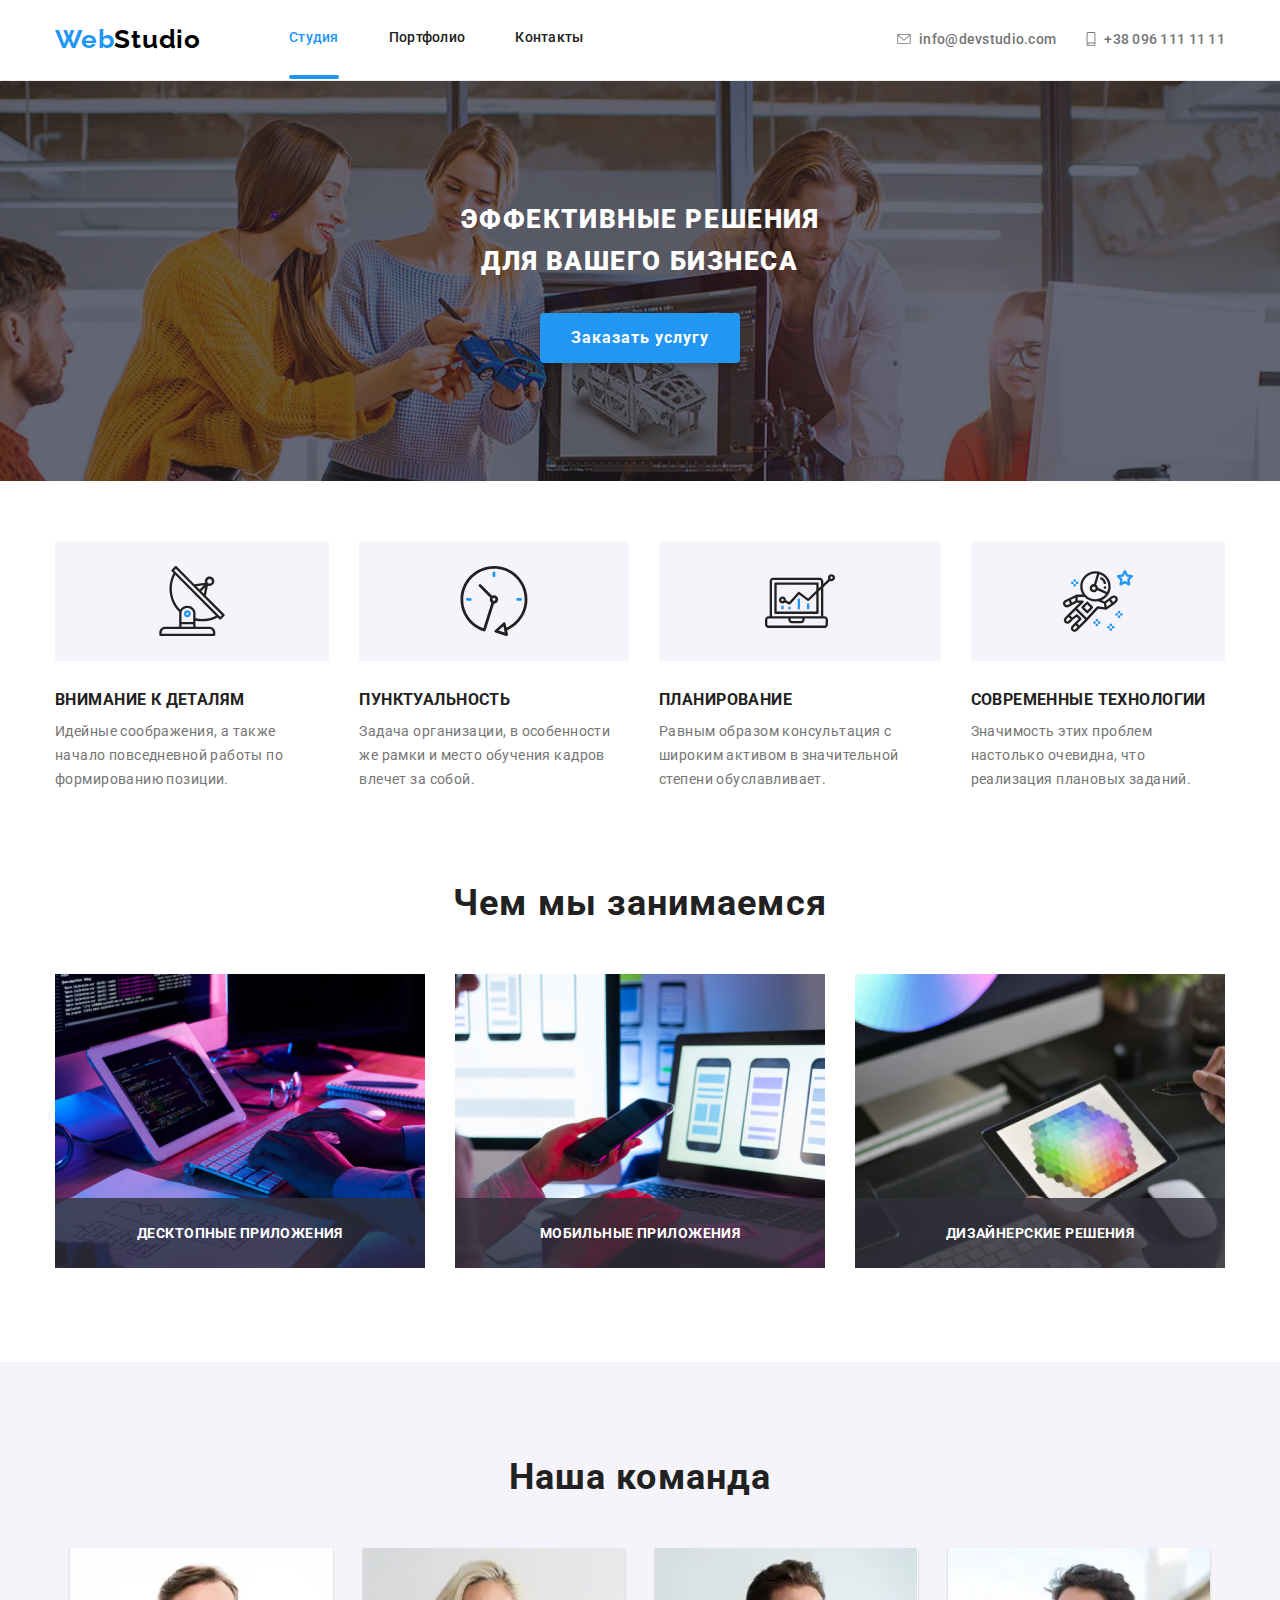
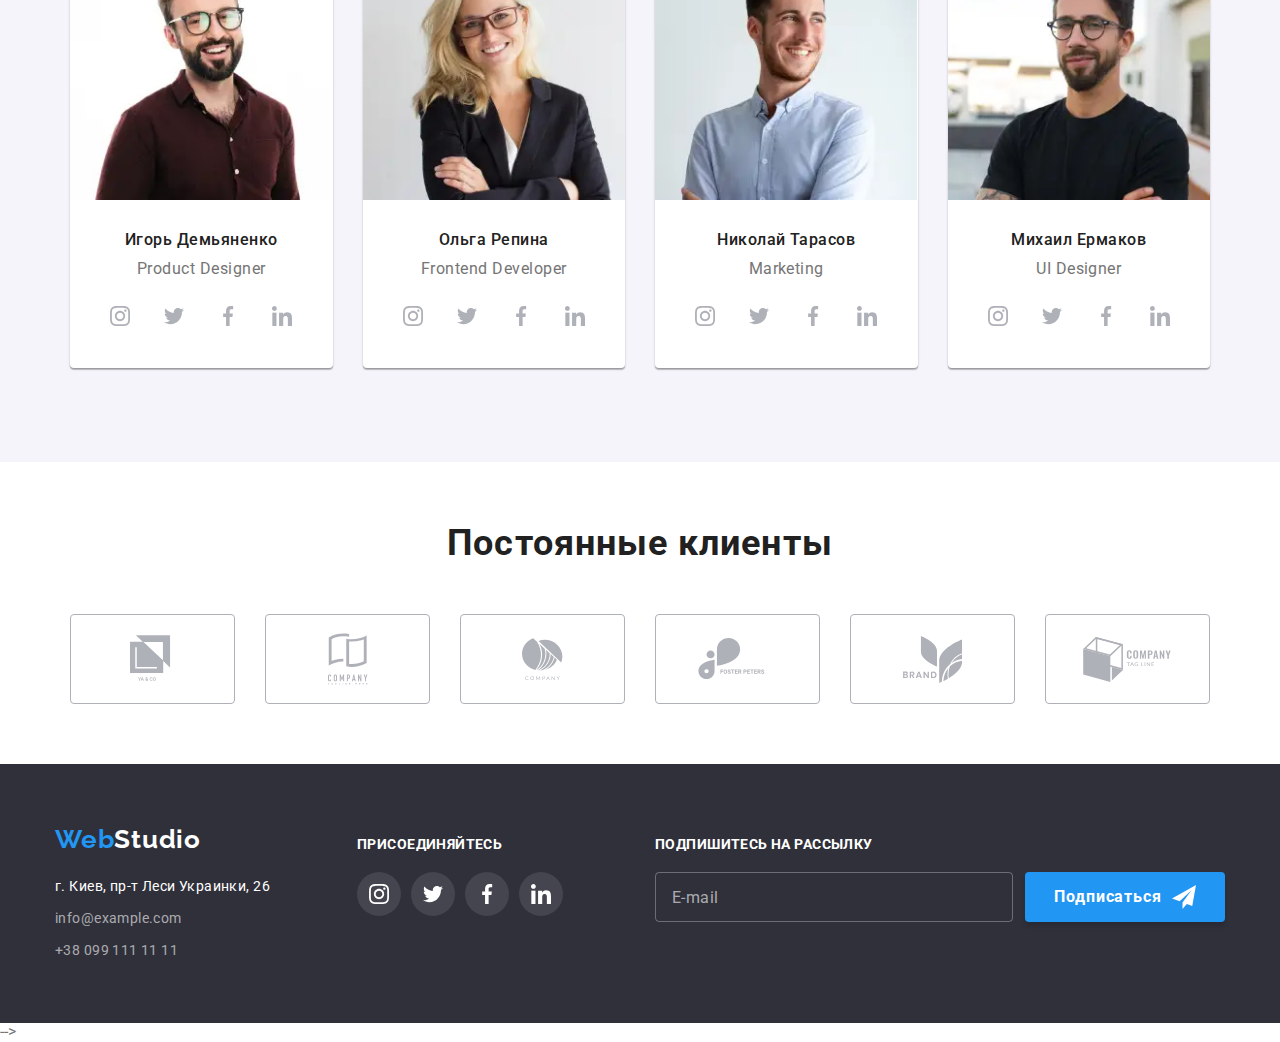
==== commit e90147de: "Додає зображення адаптивної графіки та змінює розмітку секції OUR COMAND для її підключення, та роби" ====
--- a/index.html
+++ b/index.html
@@ -13,7 +13,7 @@
         <header class="header">
             <div class="container">
                 <a class="logo link" href="./" aria-label="Логотип сайта Веб Студио"><span class="logo-first">Web</span><span class="logo-second">Studio</span></a>
-                <button type="buton"
+                <button type="button"
                 class="menu-button" 
                 aria-expanded="false" 
                 aria-controls="menu-container"
@@ -113,15 +113,15 @@
                     <h2 class="specialization-title">Чем мы занимаемся</h2>
                     <ul class="specialization-list list">
                         <li class="specialization-list-item">
-                            <img class="specialization-img" src="./images/our_specialization/programming.jpg" alt="Програмист пишет код" width="370" height="294">
+                            <img class="specialization-img" src="./images/our_specialization/programming.jpg" alt="Програмист пишет код" >
                             <p class="specialization-name">Десктопные приложения</p>
                         </li>
                         <li class="specialization-list-item">
-                            <img class="specialization-img" src="./images/our_specialization/applications_design.jpg" alt="Специалист разрабатывает мобильное приложение" width="370" height="294">
+                            <img class="specialization-img" src="./images/our_specialization/applications_design.jpg" alt="Специалист разрабатывает мобильное приложение" >
                             <p class="specialization-name">Мобильные приложения</p>
                         </li>
                         <li class="specialization-list-item">
-                            <img class="specialization-img" src="./images/our_specialization/ui_design.jpg" alt="UI дизайнер подбирает цвет" width="370" height="294">
+                            <img class="specialization-img" src="./images/our_specialization/ui_design.jpg" alt="UI дизайнер подбирает цвет" >
                             <p class="specialization-name">Дизайнерские решения</p>
                         </li>
                     </ul>
@@ -133,7 +133,18 @@
                     <h2 class="our-command-title">Наша команда</h2>
                     <ul class="our-command-list list">
                         <li class="our-command-list-item">
-                            <img class="our-specialist-photo " src="./images/our_command/igor_demyanenko.jpg" alt="Наш специалист">
+                            <!-- <img class="our-specialist-photo" src="./images/our_command/igor_demyanenko.jpg" alt="Наш специалист"> -->
+                            
+                            <picture>
+                                <source srcset="./images/our_command/igor-demyanenko-mob.webp 1x, ./images/our_command/igor-demyanenko-mob-2x.webp 2x" media="(max-width: 767px)" type="image/webp"/>
+                                <source srcset="./images/our_command/igor-demyanenko-mob.jpg 1x, ./images/our_command/igor-demyanenko-mob-2x.jpg 2x" media="(max-width: 767px)"/>
+                                <source srcset="./images/our_command/igor-demyanenko-tabl.webp 1x, ./images/our_command/igor-demyanenko-tabl-2x.webp 2x" media="(max-width: 1199px)" type="image/webp"/>
+                                <source srcset="./images/our_command/igor-demyanenko-tabl.jpg 1x, ./images/our_command/igor-demyanenko-tabl-2x.jpg 2x" media="(max-width: 1199px)"/>
+                                <source srcset="./images/our_command/igor-demyanenko-desk.webp 1x, ./images/our_command/igor-demyanenko-desk-2x.webp 2x" media="(min-width: 1200px)" type="image/webp"/>
+                                <source srcset="./images/our_command/igor-demyanenko-desk.jpg 1x, ./images/our_command/igor-demyanenko-desk-2x.jpg 2x" media="(min-width: 1200px)"/>
+                                <img   class="our-specialist-photo" src="./images/our_command/igor-demyanenko-mob.jpg" alt="Наш специалист">
+                            </picture>
+                            
                             <div class="our-command-card-content">
                                 <h3 class="our-specialist-name">Игорь Демьяненко</h3>
                                 <p class="our-specialist-specialization" lang="en">Product Designer</p>
@@ -170,7 +181,15 @@
                             </div>
                         </li>
                         <li class="our-command-list-item">
-                            <img class="our-specialist-photo " src="./images/our_command/olga_repina.jpg" alt="Наш специалист">
+                            <picture>
+                                <source srcset="./images/our_command/olga-repina-mob.webp 1x, ./images/our_command/olga-repina-mob-2x.webp 2x" media="(max-width: 767px)" type="image/webp"/>
+                                <source srcset="./images/our_command/olga-repina-mob.jpg 1x, ./images/our_command/olga-repina-mob-2x.jpg 2x" media="(max-width: 767px)"/>
+                                <source srcset="./images/our_command/olga-repina-tabl.webp 1x, ./images/our_command/olga-repina-tabl-2x.webp 2x" media="(max-width: 1199px)" type="image/webp"/>
+                                <source srcset="./images/our_command/olga-repina-tabl.jpg 1x, ./images/our_command/olga-repina-tabl-2x.jpg 2x" media="(max-width: 1199px)"/>
+                                <source srcset="./images/our_command/olga-repina-desk.webp 1x, ./images/our_command/olga-repina-desk-2x.webp 2x" media="(min-width: 1200px)" type="image/webp"/>
+                                <source srcset="./images/our_command/olga-repina-desk.jpg 1x, ./images/our_command/olga-repina-desk-2x.jpeg 2x" media="(min-width: 1200px)"/>
+                                <img   class="our-specialist-photo" src="./images/our_command/olga-repina-mob.jpg" alt="Наш специалист"/>
+                            </picture>
                             <div class="our-command-card-content">
                                 <h3 class="our-specialist-name">Ольга Репина</h3>
                                 <p class="our-specialist-specialization" lang="en">Frontend Developer</p>
@@ -207,7 +226,16 @@
                             </div>
                         </li>
                         <li class="our-command-list-item">
-                            <img class="our-specialist-photo " src="./images/our_command/nikolay_tarasov.jpg" alt="Наш специалист">
+                            <picture>
+                                <source srcset="./images/our_command/nikolay-tarasov-mob.webp 1x, ./images/our_command/nikolay-tarasov-mob-2x.webp 2x" media="(max-width: 767px)" type="image/webp"/>
+                                <source srcset="./images/our_command/nikolay-tarasov-mob.jpg 1x, ./images/our_command/nikolay-tarasov-mob-2x.jpg 2x" media="(max-width: 767px)"/>
+                                <source srcset="./images/our_command/nikolay-tarasov-tabl.webp 1x, ./images/our_command/nikolay-tarasov-tabl-2x.webp 2x" media="(max-width: 1199px)" type="image/webp"/>
+                                <source srcset="./images/our_command/nikolay-tarasov-tabl.jpg 1x, ./images/our_command/nikolay-tarasov-tabl-2x.jpg 2x" media="(max-width: 1199px)"/>
+                                <source srcset="./images/our_command/nikolay-tarasov-desk.webp 1x, ./images/our_command/nikolay-tarasov-desk-2x.webp 2x" media="(min-width: 1200px)" type="image/webp"/>
+                                <source srcset="./images/our_command/nikolay-tarasov-desk.jpg 1x, ./images/our_command/nikolay-tarasov-desk-2x.jpg 2x" media="(min-width: 1200px)"/>
+                                <img class="our-specialist-photo" src="./images/our_command/nikolay-tarasov-mob.jpg" alt="Наш специалист">
+                            </picture>
+                            <!-- <img class="our-specialist-photo " src="./images/our_command/nikolay_tarasov.jpg" alt="Наш специалист"> -->
                             <div class="our-command-card-content">
                                 <h3 class="our-specialist-name">Николай Тарасов</h3>
                                 <p class="our-specialist-specialization" lang="en">Marketing</p>
@@ -244,7 +272,16 @@
                             </div>
                         </li>
                         <li class="our-command-list-item">
-                            <img class="our-specialist-photo " src="./images/our_command/mihail_yermakov.jpg" alt="Наш специалист">
+                            <picture>
+                                <source srcset="./images/our_command/mihail-yermakov-mob.webp 1x, ./images/our_command/mihail-yermakov-mob-2x.webp 2x" media="(max-width: 767px)" type="image/webp"/>
+                                <source srcset="./images/our_command/mihail-yermakov-mob.jpg 1x, ./images/our_command/mihail-yermakov-mob-2x.jpg 2x" media="(max-width: 767px)"/>
+                                <source srcset="./images/our_command/mihail-yermakov-tabl.webp 1x, ./images/our_command/mihail-yermakov-tabl-2x.webp 2x" media="(max-width: 1199px)" type="image/webp"/>
+                                <source srcset="./images/our_command/mihail-yermakov-tabl.jpg 1x, ./images/our_command/mihail-yermakov-tabl-2x.jpg 2x" media="(max-width: 1199px)"/>
+                                <source srcset="./images/our_command/mihail-yermakov-desk.webp 1x, ./images/our_command/mihail-yermakov-desk-2x.webp 2x" media="(min-width: 1200px)" type="image/webp"/>
+                                <source srcset="./images/our_command/mihail-yermakov-desk.jpg 1x, ./images/our_command/mihail-yermakov-desk-2x.jpg 2x" media="(min-width: 1200px)"/>
+                                <img class="our-specialist-photo"  src="./images/our_command/mihail-yermakov-mob.jpg" alt="Наш специалист" ></source>
+                            </picture>
+                            <!-- <img class="our-specialist-photo " src="./images/our_command/mihail_yermakov.jpg" alt="Наш специалист"> -->
                             <div class="our-command-card-content">
                                 <h3 class="our-specialist-name">Михаил Ермаков</h3>
                                 <p class="our-specialist-specialization" lang="en">UI Designer</p>
--- a/css/main.min.css
+++ b/css/main.min.css
@@ -1,2 +1,2 @@
-.visually-hidden{position:absolute;width:1px;height:1px;margin:-1px;border:0;padding:0;white-space:nowrap;clip-path:inset(100%);clip:rect(0 0 0 0);overflow:hidden}:root{--accent-color: #2196F3;--logo-color: #000000;--heading-color: #212121;--main-color: #757575;--main-color-dark-backgr: #ffffff;--backgr-color-first: #2F303A;--backgr-color-second: #F5F4FA;--addres-second-color: rgba(255, 255, 255, 0.6);--hero-gradient-color: rgba(47, 48, 58, 0.4);--social-link-background-dark: rgba(255, 255, 255, 0.1);--social-link-color: #afb1b8;--main-font: 'Roboto', Roboto, sans-serif;--secondary-font: 'Raleway', Raleway, sans-serif;--card-set-specialization: 30px;--card-set-advantages: 30px;--card-set-our-command: 30px;--card-set-portfolio: 30px;--card-set-our-clients: 30px}body{color:var(--main-color);font-family:var(--main-font)}body.modal-open{overflow:hidden}.list{list-style:none;margin:0;padding:0}.link{text-decoration:none;color:var(--main-color)}h1,h2,h3,h4,h5,h6{margin:0}ul,ol{margin:0;padding:0}p{margin:0}img{display:block;max-width:100%;height:auto}.address{font-style:normal}.container{width:100%;padding:60px 15px;align-items:center}@media screen and (min-width: 480px){.container{max-width:480px;margin:0 auto}}@media screen and (min-width: 768px){.container{display:flex;max-width:768px}}@media screen and (min-width: 1200px){.container{max-width:1200px;margin:0 auto;padding:94 15px;background:transparent}}.button{display:inline-flex;align-items:center;justify-content:center;border:none;width:200px;height:50px;background:var(--accent-color);box-shadow:0px 4px 4px rgba(0,0,0,0.15);border:none;border-radius:4px;margin-left:auto;margin-right:auto;cursor:pointer;font-family:var(--main-font);font-weight:700;font-size:16px;line-height:1.875;letter-spacing:.06em;color:var(--main-color-dark-backgr)}.button .icon{width:24px;height:24px;fill:var(--main-color-dark-backgr);margin-left:10px}.logo{color:var(--logo-color);font-family:var(--secondary-font);font-weight:700;font-size:24px;line-height:1.167;letter-spacing:.03em}.logo-first{color:var(--accent-color)}.logo-second.dark{color:var(--main-color-dark-backgr)}@media screen and (min-width: 1199px){.logo{font-weight:700;font-size:26px;line-height:1.192;letter-spacing:.03em}}.social-list{display:flex;justify-content:center}.social-list-item:not(:last-child){margin-right:10px}.social-list-link{display:block;width:44px;height:44px;border-radius:50%;display:flex;justify-content:center;align-items:center;transition-property:background;transition-duration:250ms;transition-timing-function:cubic-bezier(0.4, 0, 0.2, 1)}.social-list-link:hover,.social-list-link:focus{background:var(--accent-color)}.social-list-icon{width:20px;height:20px;fill:var(--social-link-color);transition-property:fill;transition-duration:250ms;transition-timing-function:cubic-bezier(0.4, 0, 0.2, 1)}.social-list-link:hover .social-list-icon,.social-list-link:focus .social-list-icon{fill:var(--main-color-dark-backgr)}.backdrop{position:fixed;left:0;top:0;width:100%;height:100%;background:rgba(0,0,0,0.2);overflow-y:scroll}.modal{max-width:450px;background-color:var(--main-color-dark-backgr);box-shadow:0px 1px 3px rgba(0,0,0,0.12),0px 1px 1px rgba(0,0,0,0.14),0px 2px 1px rgba(0,0,0,0.2);border-radius:4px;margin:93px 15px;padding:40px}@media screen and (min-width: 480px){.modal{position:absolute;top:50%;left:50%;transform:translate(-50%, -50%)}}.close-button-icon{width:18px;height:18px;position:absolute;top:50%;left:50%;transform:translate(-50%, -50%)}.close-button:active .close-button-icon{fill:#fb0000}.close-button{width:30px;height:30px;position:absolute;top:8px;right:8px;border:1px solid rgba(0,0,0,0.1);border-radius:50%;cursor:pointer}.close-button:hover,.close-button:focus{border:4px solid rgba(0,0,0,0.3);outline:none}.close-button:active{border:4px solid #fb8e9c;border-radius:50%;outline:none}.is-hidden{opacity:0;visibility:hidden;pointer-events:none}.form-invitation{font-weight:700;font-size:20px;line-height:1.5;letter-spacing:.03em;text-align:center;color:var(--heading-color);margin-bottom:12px}.modal-form{display:flex;flex-direction:column}.modal-form-field{margin-bottom:20px;font-weight:400;font-size:12px;line-height:1.67;letter-spacing:.1em}.modal-form-input-wrapper{display:block;height:100%;position:relative;margin-top:4px}.modal-form-input{width:100%;height:40px;padding-left:42px;border:1px solid rgba(33,33,33,0.2);border-radius:4px;transition-property:border-color;transition-duration:250ms;transition-timing-function:cubic-bezier(0.4, 0, 0.2, 1)}.modal-form-input:focus{outline:none;border:1px solid var(--accent-color)}.modal-form-icon{width:18px;height:18px;position:absolute;left:12px;top:50%;transform:translateY(-50%);transition-property:fill;transition-duration:250ms;transition-timing-function:cubic-bezier(0.4, 0, 0.2, 1)}.modal-form-input:focus+.modal-form-icon{fill:var(--accent-color)}.modal-form-massage{width:100%;height:120px;border:1px solid rgba(33,33,33,0.2);border-radius:4px;padding:12px 16px;margin-top:4px;resize:none;transition-property:border-color;transition-duration:250ms;transition-timing-function:cubic-bezier(0.4, 0, 0.2, 1)}.modal-form-massage::placeholder{font-weight:400;font-size:14px;line-height:1.143;letter-spacing:.01em;color:rgba(117,117,117,0.5)}.modal-form-massage:focus{outline:none;border-color:var(--accent-color)}.modal-form-policy-text{margin-left:auto;margin-right:auto;font-weight:400;font-size:12px;line-height:1.167;letter-spacing:.03em;white-space:pre;display:flex;align-items:center;margin-bottom:30px}.modal-form-policy-text::before{content:"";width:16px;height:15px;margin-right:7px;border:1px solid #000000;border-radius:2px;display:inline-block}.modal-form-policy:checked+.modal-form-policy-text::before{background-image:url(../images/icon_check.svg);background-repeat:no-repeat;background-size:cover;border:none}.modal-form-policy-link{color:var(--accent-color)}.modal-form-button{margin-left:auto;margin-right:auto}@media screen and (max-width: 479px){.modal{position:relative}.modal-form-policy-text{display:flax;white-space:normal}.modal-form-policy-text::before{content:"";width:13px;height:10px;margin-right:2px}}@media screen and (min-width: 1200px){.modal{max-width:528px}.form-invitation{font-size:23px;line-height:1.15}.modal-form-policy-text{font-weight:400;font-size:14px;line-height:1.714;letter-spacing:.03em}}.header>.container{display:flex;padding:10px 15px}.menu-button{display:inline-flex;margin-left:auto;padding:0;border:none;background-color:transparent}@media screen and (min-width: 768px){.menu-button{display:none}}.menu-button .icon-close-menu{display:none}.menu-button.is-open .icon-close-menu{display:block}.menu-button.is-open .icon-menu{display:none}.header{position:relative}.page-header .nav{display:flex;align-items:center;justify-content:space-between}.address-list-text{margin-left:10px}.header .address-list-link{display:flex;align-items:center}@media screen and (max-width: 767px){.site-nav{margin-bottom:60px}.navigation-list-item{display:flex;justify-content:center;align-items:center}.navigation-list-item:not(:last-child){margin-bottom:40px}.header .address-list-link{margin:0 auto}.header .address-list-item:not(:last-child){margin-bottom:16px}.menu-container{background:#ffffff;display:none;position:absolute;top:100%;left:0;width:100%;padding:60px 0}.menu-container.is-open{display:block}}.navigation-list-link,.address-list-link{font-weight:500;font-size:14px;line-height:1.143;letter-spacing:.02em}.navigation-list-link:hover,.navigation-list-link:focus,.address-list-link:hover,.address-list-link:focus{color:var(--accent-color)}.navigation-list-link{color:var(--heading-color)}.navigation-list-link.active{color:var(--accent-color)}.navigation-list-link.active::after{content:"";width:auto;height:4px;display:block;background:var(--accent-color);border-radius:2px;position:relative;top:8px}.address-list-icon{display:block;fill:var(--main-color)}.header .address-list-link:hover .address-list-icon,.header .address-list-link:focus .address-list-icon{fill:var(--accent-color)}.header{border-bottom:1px solid #ECECEC}.header .address{margin-left:auto}.header .address-list-item{display:flex;width:100%;align-items:center}.mail-icon{width:16px;height:12px}.phone-icon{width:10px;height:16px}@media screen and (min-width: 768px){.header>.container{display:flex;padding:21px 15px}.header .address-list-link{transition-property:color;transition-duration:250ms;transition-timing-function:cubic-bezier(0.4, 0, 0.2, 1)}.header .logo{margin-right:88px}.menu-container{width:100%;justify-content:space-between;align-items:center;display:flex}.navigation-list{display:flex}.navigation-list-item:not(:last-child){margin-right:50px}.navigation-list-link{transition-property:color;transition-duration:250ms;transition-timing-function:cubic-bezier(0.4, 0, 0.2, 1)}.navigation-list-link.active::after{top:31px}.address-list-icon{transition-property:fill;transition-duration:250ms;transition-timing-function:cubic-bezier(0.4, 0, 0.2, 1)}}@media screen and (min-width: 768px) and (max-width: 1199px){.header .address-list-item:not(:last-child){margin-bottom:10px}}@media screen and (min-width: 1199px){.header>.container{padding-top:24px;padding-bottom:25px}.navigation-list-link.active::after{top:28px}.address-list-item:not(:last-child){margin-right:30px}.mail-icon{width:14px;height:10px}.phone-icon{width:10px;height:14px}.address-list-text{margin-left:8px}.address-list-header{display:flex;align-items:center;justify-content:center}}.hero-section{background-image:linear-gradient(var(--hero-gradient-color), var(--hero-gradient-color)),url(../images/hero/bg-mobile.jpg);background-repeat:no-repeat;background-size:cover}.hero-section .container{padding:118px 60px;display:flex;flex-direction:column;justify-content:center}@media screen and (min-device-pixel-ratio: 2) and (min-width: 320px), screen and (min-resolution: 192dpi) and (min-width: 320px), screen and (min-resolution: 2dppx) and (min-width: 320px){.hero-section{background-image:linear-gradient(var(--hero-gradient-color), var(--hero-gradient-color)),url(../images/hero/bg-mobile@2x.jpg);background-size:cover}}.hero-title{font-weight:900;font-size:26px;line-height:1.615;letter-spacing:.06em;text-align:center;text-transform:uppercase;color:var(--main-color-dark-backgr);margin-bottom:30px}@media screen and (min-width: 768px){.hero-section{background-image:linear-gradient(var(--hero-gradient-color), var(--hero-gradient-color)),url(../images/hero/bg-tablet.jpg);background-repeat:no-repeat;background-size:768px 400px;background-position:center 0%}}@media screen and (min-device-pixel-ratio: 2) and (min-width: 480px), screen and (min-resolution: 192dpi) and (min-width: 480px), screen and (min-resolution: 2dppx) and (min-width: 480px){.hero-section{background-image:linear-gradient(var(--hero-gradient-color), var(--hero-gradient-color)),url(../images/hero/bg-tablet@2x.jpg);background-size:768px 400px;background-position:center 0%}}@media screen and (min-width: 1200px){.hero-section{background-image:linear-gradient(var(--hero-gradient-color), var(--hero-gradient-color)),url(../images/hero/bg-desctop.jpg);background-repeat:no-repeat;background-size:1600px 600px;background-position:center 0%}}@media screen and (min-device-pixel-ratio: 2) and (min-width: 1200px), screen and (min-resolution: 192dpi) and (min-width: 768px), screen and (min-resolution: 2dppx) and (min-width: 768px){.hero-section{background-image:linear-gradient(var(--hero-gradient-color), var(--hero-gradient-color)),url(../images/hero/bg-desctop@2x.jpg);background-size:1600px 600px;background-position:center 0%}}.advantages-list-item{font-size:14px;letter-spacing:0.03em;margin-bottom:30px}.advantages-icon-background{height:120px;margin-bottom:30px;background:var(--backgr-color-second);display:flex;justify-content:center;align-items:center}.advantages-icon{width:70px;height:70px}.advantages-title{font-weight:700;line-height:1.142;text-transform:uppercase;color:var(--heading-color);margin-bottom:10px}.advantages-description{font-weight:400;line-height:1.714}@media screen and (min-width: 768px) and (max-width: 1199px){.advantages-list{display:flex;justify-content:center;flex-wrap:wrap;margin-left:calc(-1*var(---card-set-advantages));margin-top:calc(-1*var(--card-set-advantages))}.advantages-list-item{flex-basis:calc(100%/2 - var(--card-set-advantages));width:100%;margin-left:var(--card-set-advantages);margin-top:var(--card-set-advantages);margin-bottom:0}}@media screen and (max-width: 768px){.advantages-title{text-align:center}}@media screen and (min-width: 1200px){.advantages-list{display:flex}.advantages-list-item{font-size:14px;letter-spacing:0.03em}.advantages-list-item:not(:last-child){margin-right:30px}}@media screen and (max-width: 1199px){.specialization-section{display:none}}.specialization-section>.container{flex-direction:column;padding-bottom:94px;padding:0 15px 94px}.specialization-list{display:flex;justify-content:center}.specialization-list-item{position:relative}.specialization-list-item:not(:last-child){margin-right:var(--card-set-specialization)}.specialization-title,.our-command-title,.our-clients-title{text-align:center;font-weight:700;font-size:28px;line-height:1.179;letter-spacing:.03em;color:var(--heading-color);margin-bottom:30px}@media screen and (min-width: 1199px){.specialization-title,.our-command-title,.our-clients-title{font-weight:700;font-size:36px;line-height:1.167;letter-spacing:.03em;margin-bottom:50px}}.specialization-name{font-weight:700;font-size:14px;line-height:1.143;letter-spacing:.03em;text-align:center;text-transform:uppercase;color:var(--main-color-dark-backgr);width:370px;background-color:rgba(47,48,58,0.8);position:absolute;bottom:0px;padding:27px 0}.our-command-section{background-color:var(--backgr-color-second)}.our-command-section>.container{padding-top:94px;padding-bottom:94px}.our-command-list-item{width:auto;background-color:var(--main-color-dark-backgr);box-shadow:0px 1px 3px rgba(0,0,0,0.12),0px 1px 1px rgba(0,0,0,0.14),0px 2px 1px rgba(0,0,0,0.2);border-radius:0px 0px 4px 4px;margin-top:var(--card-set-our-command)}@media screen and (min-width: 480px){.our-command-list-item{width:450}}@media screen and (max-width: 767px){.our-command-list-item:first-child{margin-top:0}}.our-command-card-content{padding:30px 10px}.our-specialist-name{margin-bottom:10px;font-weight:500;font-size:16px;line-height:1.188;letter-spacing:.03em;text-align:center;color:var(--heading-color)}.our-specialist-specialization{margin-bottom:16px;font-weight:400;font-size:16px;line-height:1.188;letter-spacing:.03em;text-align:center}@media screen and (min-width: 768px){.our-command-section .container{flex-direction:column}.our-command-list{width:738px;display:flex;justify-content:center;flex-wrap:wrap;margin-left:calc(-1*var(--card-set-our-command));margin-top:calc(-1*var(--card-set-our-command))}.our-command-list-item{flex-basis:calc(100%/2 - var(--card-set-our-command));margin-left:var(--card-set-our-command);margin-top:var(--card-set-our-command)}}@media screen and (min-width: 1199px){.our-command-list{width:1170px}.our-command-list-item{flex-basis:calc(100%/4 - var(--card-set-our-command))}}.our-clients-section>.container{flex-direction:column}.our-clients-list{display:flex;justify-content:center;flex-wrap:wrap;margin-left:calc(-1*var(--card-set-our-clients));margin-top:calc(-1*var(--card-set-our-clients))}@media screen and (max-width: 479px){.our-clients-list{max-width:450px}}.our-clients-list-item{width:210px;flex-basis:calc(100%/2 - var(--card-set-our-clients));margin-left:var(--card-set-our-clients);margin-top:var(--card-set-our-clients)}.our-client-link{display:flex;justify-content:center;align-items:center;height:90px;border:1px solid var(--social-link-color);box-sizing:border-box;border-radius:4px;transition-property:border-color;transition-duration:250ms;transition-timing-function:cubic-bezier(0.4, 0, 0.2, 1)}.our-client-link:hover,.our-client-link:focus{border-color:var(--accent-color)}.our-clients-icon{fill:#afb1b8;transition-property:fill;transition-duration:250ms;transition-timing-function:cubic-bezier(0.4, 0, 0.2, 1)}.our-client-link:hover .our-clients-icon,.our-client-link:focus .our-clients-icon{fill:var(--accent-color)}.first-client-icon{width:44.27px;height:49.23px}.second-client-icon{width:40px;height:52px}.third-client-icon{width:41px;height:42.6px}.fourth-client-icon{width:79.66px;height:42.02px}.fifth-client-icon{width:59px;height:47px}.sixth-client-icon{width:88.48px;height:45.44px}@media screen and (min-width: 768px){.our-clients-list{width:738px}.our-clients-list-item{width:226px;flex-basis:calc(100%/3 - var(--card-set-our-clients))}}@media screen and (min-width: 1199px){.our-clients-list{width:1170px}.our-clients-list-item{width:170px;flex-basis:calc(100%/6 - var(--card-set-our-clients))}}.footer{background-color:var(--backgr-color-first)}.footer .logo{display:block;margin-bottom:20px}.footer .addres-list-item:not(:last-child){margin-bottom:8px}.footer-info{text-align:center;margin-bottom:60px}.address-footer-link{font-weight:400;font-size:14px;line-height:1.714;letter-spacing:.03em;color:var(--addres-second-color)}.location{color:var(--main-color-dark-backgr)}.social-list-our-projekt{margin-bottom:60px;margin-top:12px}.social-list-invitation{font-weight:700;font-size:14px;line-height:1.142;letter-spacing:.03em;text-transform:uppercase;text-align:center;color:var(--main-color-dark-backgr);margin-bottom:20px}.dark-social{background:var(--social-link-background-dark)}.dark-social .social-list-icon{fill:var(--main-color-dark-backgr)}.subscription-form{margin:0 auto;display:flex;flex-wrap:wrap}.subscription-form-title{width:100%;font-weight:700;font-size:14px;line-height:1.143;letter-spacing:.03em;text-transform:uppercase;text-align:center;color:var(--main-color-dark-backgr);margin-bottom:20px}.subscription-form-field{width:100%;margin-bottom:20px}.subscription-form-input{width:100%;height:50px;border:1px solid rgba(255,255,255,0.3);border-radius:4px;background:transparent;padding-left:16px}.subscription-form-input::placeholder{font-weight:400;font-size:16px;line-height:1.25;letter-spacing:.03em;color:rgba(255,255,255,0.6)}.subscription-form-button{margin:0 auto}@media screen and (min-width: 768px){.footer .container{align-items:flex-start;flex-wrap:wrap}.footer-info{width:232px;margin-left:76px;margin-right:165px}.subscription-form{width:450px;margin:0 auto}}@media screen and (min-width: 1200px){.footer .container{align-items:flex-start;flex-wrap:nowrap}.footer-info{margin-left:0;margin-bottom:0;margin-right:70px;text-align:justify}.social-list-our-projekt{margin-bottom:0;margin-top:12px}.social-list-invitation{text-align:justify}.subscription-form{margin-top:12px;width:570px;margin-right:0;margin-left:auto;display:flex;flex-wrap:wrap}.subscription-form-title{text-align:justify}.subscription-form-field{width:auto;margin-right:12px}.subscription-form-input{width:358px}.subscription-form-button{margin:0}}
+.visually-hidden{position:absolute;width:1px;height:1px;margin:-1px;border:0;padding:0;white-space:nowrap;clip-path:inset(100%);clip:rect(0 0 0 0);overflow:hidden}:root{--accent-color: #2196F3;--logo-color: #000000;--heading-color: #212121;--main-color: #757575;--main-color-dark-backgr: #ffffff;--backgr-color-first: #2F303A;--backgr-color-second: #F5F4FA;--addres-second-color: rgba(255, 255, 255, 0.6);--hero-gradient-color: rgba(47, 48, 58, 0.4);--social-link-background-dark: rgba(255, 255, 255, 0.1);--social-link-color: #afb1b8;--main-font: 'Roboto', Roboto, sans-serif;--secondary-font: 'Raleway', Raleway, sans-serif;--card-set-specialization: 30px;--card-set-advantages: 30px;--card-set-our-command: 30px;--card-set-portfolio: 30px;--card-set-our-clients: 30px}body{color:var(--main-color);font-family:var(--main-font)}body.modal-open{overflow:hidden}.list{list-style:none;margin:0;padding:0}.link{text-decoration:none;color:var(--main-color)}h1,h2,h3,h4,h5,h6{margin:0}ul,ol{margin:0;padding:0}p{margin:0}img{display:block;max-width:100%;height:auto}.address{font-style:normal}.container{width:100%;padding:60px 15px;align-items:center}@media screen and (min-width: 480px){.container{max-width:480px;margin:0 auto}}@media screen and (min-width: 768px){.container{display:flex;max-width:768px}}@media screen and (min-width: 1200px){.container{max-width:1200px;margin:0 auto;padding:94 15px;background:transparent}}.button{display:inline-flex;align-items:center;justify-content:center;border:none;width:200px;height:50px;background:var(--accent-color);box-shadow:0px 4px 4px rgba(0,0,0,0.15);border:none;border-radius:4px;margin-left:auto;margin-right:auto;cursor:pointer;font-family:var(--main-font);font-weight:700;font-size:16px;line-height:1.875;letter-spacing:.06em;color:var(--main-color-dark-backgr)}.button .icon{width:24px;height:24px;fill:var(--main-color-dark-backgr);margin-left:10px}@media screen and (max-width: 225px){.button{width:auto}}.logo{color:var(--logo-color);font-family:var(--secondary-font);font-weight:700;font-size:24px;line-height:1.167;letter-spacing:.03em}.logo-first{color:var(--accent-color)}.logo-second.dark{color:var(--main-color-dark-backgr)}@media screen and (min-width: 1199px){.logo{font-weight:700;font-size:26px;line-height:1.192;letter-spacing:.03em}}.social-list{display:flex;justify-content:center}.social-list-item:not(:last-child){margin-right:10px}.social-list-link{display:block;width:44px;height:44px;border-radius:50%;display:flex;justify-content:center;align-items:center;transition-property:background;transition-duration:250ms;transition-timing-function:cubic-bezier(0.4, 0, 0.2, 1)}.social-list-link:hover,.social-list-link:focus{background:var(--accent-color)}.social-list-icon{width:20px;height:20px;fill:var(--social-link-color);transition-property:fill;transition-duration:250ms;transition-timing-function:cubic-bezier(0.4, 0, 0.2, 1)}.social-list-link:hover .social-list-icon,.social-list-link:focus .social-list-icon{fill:var(--main-color-dark-backgr)}.backdrop{position:fixed;left:0;top:0;width:100%;height:100%;background:rgba(0,0,0,0.2);overflow-y:scroll}.modal{max-width:450px;background-color:var(--main-color-dark-backgr);box-shadow:0px 1px 3px rgba(0,0,0,0.12),0px 1px 1px rgba(0,0,0,0.14),0px 2px 1px rgba(0,0,0,0.2);border-radius:4px;margin:93px 15px;padding:40px}@media screen and (min-width: 480px){.modal{position:absolute;top:50%;left:50%;transform:translate(-50%, -50%)}}.close-button-icon{width:18px;height:18px;position:absolute;top:50%;left:50%;transform:translate(-50%, -50%)}.close-button:active .close-button-icon{fill:#fb0000}.close-button{width:30px;height:30px;position:absolute;top:8px;right:8px;border:1px solid rgba(0,0,0,0.1);border-radius:50%;cursor:pointer}.close-button:hover,.close-button:focus{border:4px solid rgba(0,0,0,0.3);outline:none}.close-button:active{border:4px solid #fb8e9c;border-radius:50%;outline:none}.is-hidden{opacity:0;visibility:hidden;pointer-events:none}.form-invitation{font-weight:700;font-size:20px;line-height:1.5;letter-spacing:.03em;text-align:center;color:var(--heading-color);margin-bottom:12px}.modal-form{display:flex;flex-direction:column}.modal-form-field{margin-bottom:20px;font-weight:400;font-size:12px;line-height:1.67;letter-spacing:.1em}.modal-form-input-wrapper{display:block;height:100%;position:relative;margin-top:4px}.modal-form-input{width:100%;height:40px;padding-left:42px;border:1px solid rgba(33,33,33,0.2);border-radius:4px;transition-property:border-color;transition-duration:250ms;transition-timing-function:cubic-bezier(0.4, 0, 0.2, 1)}.modal-form-input:focus{outline:none;border:1px solid var(--accent-color)}.modal-form-icon{width:18px;height:18px;position:absolute;left:12px;top:50%;transform:translateY(-50%);transition-property:fill;transition-duration:250ms;transition-timing-function:cubic-bezier(0.4, 0, 0.2, 1)}.modal-form-input:focus+.modal-form-icon{fill:var(--accent-color)}.modal-form-massage{width:100%;height:120px;border:1px solid rgba(33,33,33,0.2);border-radius:4px;padding:12px 16px;margin-top:4px;resize:none;transition-property:border-color;transition-duration:250ms;transition-timing-function:cubic-bezier(0.4, 0, 0.2, 1)}.modal-form-massage::placeholder{font-weight:400;font-size:14px;line-height:1.143;letter-spacing:.01em;color:rgba(117,117,117,0.5)}.modal-form-massage:focus{outline:none;border-color:var(--accent-color)}.modal-form-policy-text{margin-left:auto;margin-right:auto;font-weight:400;font-size:12px;line-height:1.167;letter-spacing:.03em;white-space:pre;display:flex;align-items:center;margin-bottom:30px}.modal-form-policy-text::before{content:"";width:16px;height:15px;margin-right:7px;border:1px solid #000000;border-radius:2px;display:inline-block}.modal-form-policy:checked+.modal-form-policy-text::before{background-image:url(../images/icon_check.svg);background-repeat:no-repeat;background-size:cover;border:none}.modal-form-policy-link{color:var(--accent-color)}.modal-form-button{margin-left:auto;margin-right:auto}@media screen and (max-width: 479px){.modal{position:relative}.modal-form-policy-text{display:flax;white-space:normal}.modal-form-policy-text::before{content:"";width:13px;height:10px;margin-right:2px}}@media screen and (min-width: 1200px){.modal{max-width:528px}.form-invitation{font-size:23px;line-height:1.15}.modal-form-policy-text{font-weight:400;font-size:14px;line-height:1.714;letter-spacing:.03em}}.header>.container{display:flex;padding:10px 15px}.menu-button{display:inline-flex;margin-left:auto;padding:0;border:none;background-color:transparent}@media screen and (min-width: 768px){.menu-button{display:none}}.menu-button .icon-close-menu{display:none}.menu-button.is-open .icon-close-menu{display:block}.menu-button.is-open .icon-menu{display:none}.header{position:relative}.page-header .nav{display:flex;align-items:center;justify-content:space-between}.address-list-text{margin-left:10px}.header .address-list-link{display:flex;align-items:center}@media screen and (max-width: 767px){.site-nav{margin-bottom:60px}.navigation-list-item{display:flex;justify-content:center;align-items:center}.navigation-list-item:not(:last-child){margin-bottom:40px}.header .address-list-link{margin:0 auto}.header .address-list-item:not(:last-child){margin-bottom:16px}.menu-container{background:#ffffff;display:none;position:absolute;top:100%;left:0;width:100%;padding:60px 0}.menu-container.is-open{display:block}}.navigation-list-link,.address-list-link{font-weight:500;font-size:14px;line-height:1.143;letter-spacing:.02em}.navigation-list-link:hover,.navigation-list-link:focus,.address-list-link:hover,.address-list-link:focus{color:var(--accent-color)}.navigation-list-link{color:var(--heading-color)}.navigation-list-link.active{color:var(--accent-color)}.navigation-list-link.active::after{content:"";width:auto;height:4px;display:block;background:var(--accent-color);border-radius:2px;position:relative;top:8px}.address-list-icon{display:block;fill:var(--main-color)}.header .address-list-link:hover .address-list-icon,.header .address-list-link:focus .address-list-icon{fill:var(--accent-color)}.header{border-bottom:1px solid #ECECEC}.header .address{margin-left:auto}.header .address-list-item{display:flex;width:100%;align-items:center}.mail-icon{width:16px;height:12px}.phone-icon{width:10px;height:16px}@media screen and (min-width: 768px){.header>.container{display:flex;padding:21px 15px}.header .address-list-link{transition-property:color;transition-duration:250ms;transition-timing-function:cubic-bezier(0.4, 0, 0.2, 1)}.header .logo{margin-right:88px}.menu-container{width:100%;justify-content:space-between;align-items:center;display:flex}.navigation-list{display:flex}.navigation-list-item:not(:last-child){margin-right:50px}.navigation-list-link{transition-property:color;transition-duration:250ms;transition-timing-function:cubic-bezier(0.4, 0, 0.2, 1)}.navigation-list-link.active::after{top:31px}.address-list-icon{transition-property:fill;transition-duration:250ms;transition-timing-function:cubic-bezier(0.4, 0, 0.2, 1)}}@media screen and (min-width: 768px) and (max-width: 1199px){.header .address-list-item:not(:last-child){margin-bottom:10px}}@media screen and (min-width: 1199px){.header>.container{padding-top:24px;padding-bottom:25px}.navigation-list-link.active::after{top:28px}.address-list-item:not(:last-child){margin-right:30px}.mail-icon{width:14px;height:10px}.phone-icon{width:10px;height:14px}.address-list-text{margin-left:8px}.address-list-header{display:flex;align-items:center;justify-content:center}}.hero-section{background-image:linear-gradient(var(--hero-gradient-color), var(--hero-gradient-color)),url(../images/hero/bg-mobile.jpg);background-repeat:no-repeat;background-size:cover}.hero-section .container{padding:118px 60px;display:flex;flex-direction:column;justify-content:center}@media screen and (min-device-pixel-ratio: 2) and (min-width: 320px), screen and (min-resolution: 192dpi) and (min-width: 320px), screen and (min-resolution: 2dppx) and (min-width: 320px){.hero-section{background-image:linear-gradient(var(--hero-gradient-color), var(--hero-gradient-color)),url(../images/hero/bg-mobile@2x.jpg);background-size:cover}}.hero-title{font-weight:900;font-size:26px;line-height:1.615;letter-spacing:.06em;text-align:center;text-transform:uppercase;color:var(--main-color-dark-backgr);margin-bottom:30px}@media screen and (min-width: 768px){.hero-section{background-image:linear-gradient(var(--hero-gradient-color), var(--hero-gradient-color)),url(../images/hero/bg-tablet.jpg);background-repeat:no-repeat;background-size:768px 400px;background-position:center 0%}}@media screen and (min-device-pixel-ratio: 2) and (min-width: 480px), screen and (min-resolution: 192dpi) and (min-width: 480px), screen and (min-resolution: 2dppx) and (min-width: 480px){.hero-section{background-image:linear-gradient(var(--hero-gradient-color), var(--hero-gradient-color)),url(../images/hero/bg-tablet@2x.jpg);background-size:768px 400px;background-position:center 0%}}@media screen and (min-width: 1200px){.hero-section{background-image:linear-gradient(var(--hero-gradient-color), var(--hero-gradient-color)),url(../images/hero/bg-desctop.jpg);background-repeat:no-repeat;background-size:1600px 600px;background-position:center 0%}}@media screen and (min-device-pixel-ratio: 2) and (min-width: 1200px), screen and (min-resolution: 192dpi) and (min-width: 768px), screen and (min-resolution: 2dppx) and (min-width: 768px){.hero-section{background-image:linear-gradient(var(--hero-gradient-color), var(--hero-gradient-color)),url(../images/hero/bg-desctop@2x.jpg);background-size:1600px 600px;background-position:center 0%}}@media screen and (max-width: 335px){.hero-section .container{padding:50px 0}.hero-title{font-weight:700;font-size:20px;line-height:1.615;letter-spacing:.06em}}.advantages-list-item{font-size:14px;letter-spacing:0.03em;margin-bottom:30px}.advantages-icon-background{height:120px;margin-bottom:30px;background:var(--backgr-color-second);display:flex;justify-content:center;align-items:center}.advantages-icon{width:70px;height:70px}.advantages-title{font-weight:700;line-height:1.142;text-transform:uppercase;color:var(--heading-color);margin-bottom:10px}.advantages-description{font-weight:400;line-height:1.714}@media screen and (min-width: 768px) and (max-width: 1199px){.advantages-list{display:flex;justify-content:center;flex-wrap:wrap;margin-left:calc(-1*var(---card-set-advantages));margin-top:calc(-1*var(--card-set-advantages))}.advantages-list-item{flex-basis:calc(100%/2 - var(--card-set-advantages));width:100%;margin-left:var(--card-set-advantages);margin-top:var(--card-set-advantages);margin-bottom:0}}@media screen and (max-width: 768px){.advantages-title{text-align:center}}@media screen and (min-width: 1200px){.advantages-list{display:flex}.advantages-list-item{font-size:14px;letter-spacing:0.03em}.advantages-list-item:not(:last-child){margin-right:30px}}@media screen and (max-width: 1199px){.specialization-section{display:none}}.specialization-section>.container{flex-direction:column;padding-bottom:94px;padding:0 15px 94px}.specialization-list{display:flex;justify-content:center}.specialization-list-item{position:relative}.specialization-list-item:not(:last-child){margin-right:var(--card-set-specialization)}.specialization-title,.our-command-title,.our-clients-title{text-align:center;font-weight:700;font-size:28px;line-height:1.179;letter-spacing:.03em;color:var(--heading-color);margin-bottom:30px}@media screen and (min-width: 1199px){.specialization-title,.our-command-title,.our-clients-title{font-weight:700;font-size:36px;line-height:1.167;letter-spacing:.03em;margin-bottom:50px}}.specialization-name{font-weight:700;font-size:14px;line-height:1.143;letter-spacing:.03em;text-align:center;text-transform:uppercase;color:var(--main-color-dark-backgr);width:370px;background-color:rgba(47,48,58,0.8);position:absolute;bottom:0px;padding:27px 0}.our-command-section{background-color:var(--backgr-color-second)}.our-command-section>.container{padding-top:94px;padding-bottom:94px}.our-command-list-item{width:auto;background-color:var(--main-color-dark-backgr);box-shadow:0px 1px 3px rgba(0,0,0,0.12),0px 1px 1px rgba(0,0,0,0.14),0px 2px 1px rgba(0,0,0,0.2);border-radius:0px 0px 4px 4px;margin-top:var(--card-set-our-command)}@media screen and (min-width: 480px){.our-command-list-item{width:450}}@media screen and (max-width: 767px){.our-command-list-item:first-child{margin-top:0}}.our-command-card-content{padding:30px 10px}.our-specialist-name{margin-bottom:10px;font-weight:500;font-size:16px;line-height:1.188;letter-spacing:.03em;text-align:center;color:var(--heading-color)}.our-specialist-specialization{margin-bottom:16px;font-weight:400;font-size:16px;line-height:1.188;letter-spacing:.03em;text-align:center}@media screen and (min-width: 768px){.our-command-section .container{flex-direction:column}.our-command-list{width:738px;display:flex;justify-content:center;flex-wrap:wrap;margin-left:calc(-1*var(--card-set-our-command));margin-top:calc(-1*var(--card-set-our-command))}.our-command-list-item{flex-basis:calc(100%/2 - var(--card-set-our-command));margin-left:var(--card-set-our-command);margin-top:var(--card-set-our-command)}}@media screen and (min-width: 1199px){.our-command-list{width:1170px}.our-command-list-item{flex-basis:calc(100%/4 - var(--card-set-our-command))}}.our-clients-section>.container{flex-direction:column}.our-clients-list{display:flex;justify-content:center;flex-wrap:wrap;margin-left:calc(-1*var(--card-set-our-clients));margin-top:calc(-1*var(--card-set-our-clients))}@media screen and (max-width: 479px){.our-clients-list{max-width:450px}}.our-clients-list-item{width:210px;flex-basis:calc(100%/2 - var(--card-set-our-clients));margin-left:var(--card-set-our-clients);margin-top:var(--card-set-our-clients)}.our-client-link{display:flex;justify-content:center;align-items:center;height:90px;border:1px solid var(--social-link-color);box-sizing:border-box;border-radius:4px;transition-property:border-color;transition-duration:250ms;transition-timing-function:cubic-bezier(0.4, 0, 0.2, 1)}.our-client-link:hover,.our-client-link:focus{border-color:var(--accent-color)}.our-clients-icon{fill:#afb1b8;transition-property:fill;transition-duration:250ms;transition-timing-function:cubic-bezier(0.4, 0, 0.2, 1)}.our-client-link:hover .our-clients-icon,.our-client-link:focus .our-clients-icon{fill:var(--accent-color)}.first-client-icon{width:44.27px;height:49.23px}.second-client-icon{width:40px;height:52px}.third-client-icon{width:41px;height:42.6px}.fourth-client-icon{width:79.66px;height:42.02px}.fifth-client-icon{width:59px;height:47px}.sixth-client-icon{width:88.48px;height:45.44px}@media screen and (min-width: 768px){.our-clients-list{width:738px}.our-clients-list-item{width:226px;flex-basis:calc(100%/3 - var(--card-set-our-clients))}}@media screen and (min-width: 1199px){.our-clients-list{width:1170px}.our-clients-list-item{width:170px;flex-basis:calc(100%/6 - var(--card-set-our-clients))}}@media screen and (max-width: 335px){.our-clients-list-item{flex-basis:calc(100%/1)}}.footer{background-color:var(--backgr-color-first)}.footer .logo{display:block;margin-bottom:20px}.footer .addres-list-item:not(:last-child){margin-bottom:8px}.footer-info{text-align:center;margin-bottom:60px}.address-footer-link{font-weight:400;font-size:14px;line-height:1.714;letter-spacing:.03em;color:var(--addres-second-color)}.location{color:var(--main-color-dark-backgr)}.social-list-our-projekt{margin-bottom:60px;margin-top:12px}.social-list-invitation{font-weight:700;font-size:14px;line-height:1.142;letter-spacing:.03em;text-transform:uppercase;text-align:center;color:var(--main-color-dark-backgr);margin-bottom:20px}.dark-social{background:var(--social-link-background-dark)}.dark-social .social-list-icon{fill:var(--main-color-dark-backgr)}.subscription-form{margin:0 auto;display:flex;flex-wrap:wrap}.subscription-form-title{width:100%;font-weight:700;font-size:14px;line-height:1.143;letter-spacing:.03em;text-transform:uppercase;text-align:center;color:var(--main-color-dark-backgr);margin-bottom:20px}.subscription-form-field{width:100%;margin-bottom:20px}.subscription-form-input{width:100%;height:50px;border:1px solid rgba(255,255,255,0.3);border-radius:4px;background:transparent;padding-left:16px}.subscription-form-input::placeholder{font-weight:400;font-size:16px;line-height:1.25;letter-spacing:.03em;color:rgba(255,255,255,0.6)}.subscription-form-button{margin:0 auto}@media screen and (min-width: 768px){.footer .container{align-items:flex-start;flex-wrap:wrap}.footer-info{width:232px;margin-left:76px;margin-right:165px}.subscription-form{width:450px;margin:0 auto}}@media screen and (min-width: 1200px){.footer .container{align-items:flex-start;flex-wrap:nowrap}.footer-info{margin-left:0;margin-bottom:0;margin-right:70px;text-align:justify}.social-list-our-projekt{margin-bottom:0;margin-top:12px}.social-list-invitation{text-align:justify}.subscription-form{margin-top:12px;width:570px;margin-right:0;margin-left:auto;display:flex;flex-wrap:wrap}.subscription-form-title{text-align:justify}.subscription-form-field{width:auto;margin-right:12px}.subscription-form-input{width:358px}.subscription-form-button{margin:0}}
 /*# sourceMappingURL=main.min.css.map */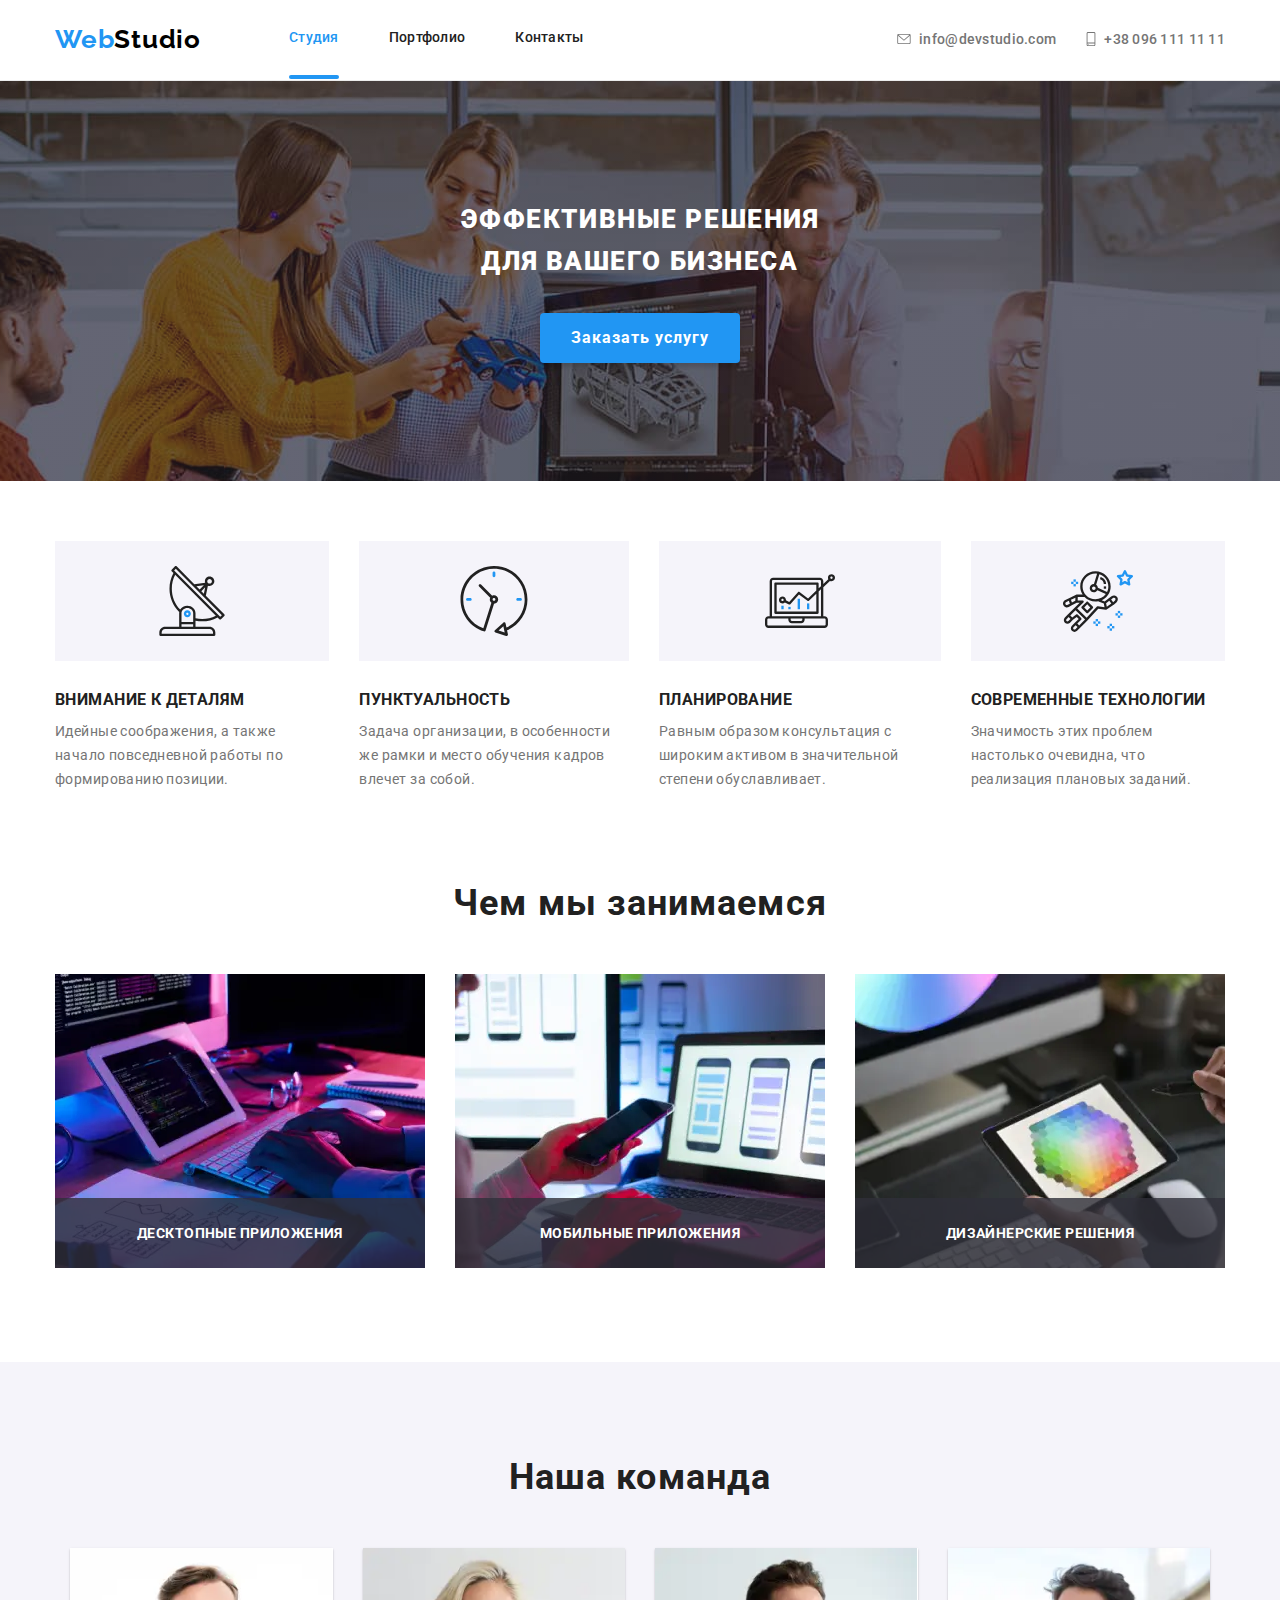
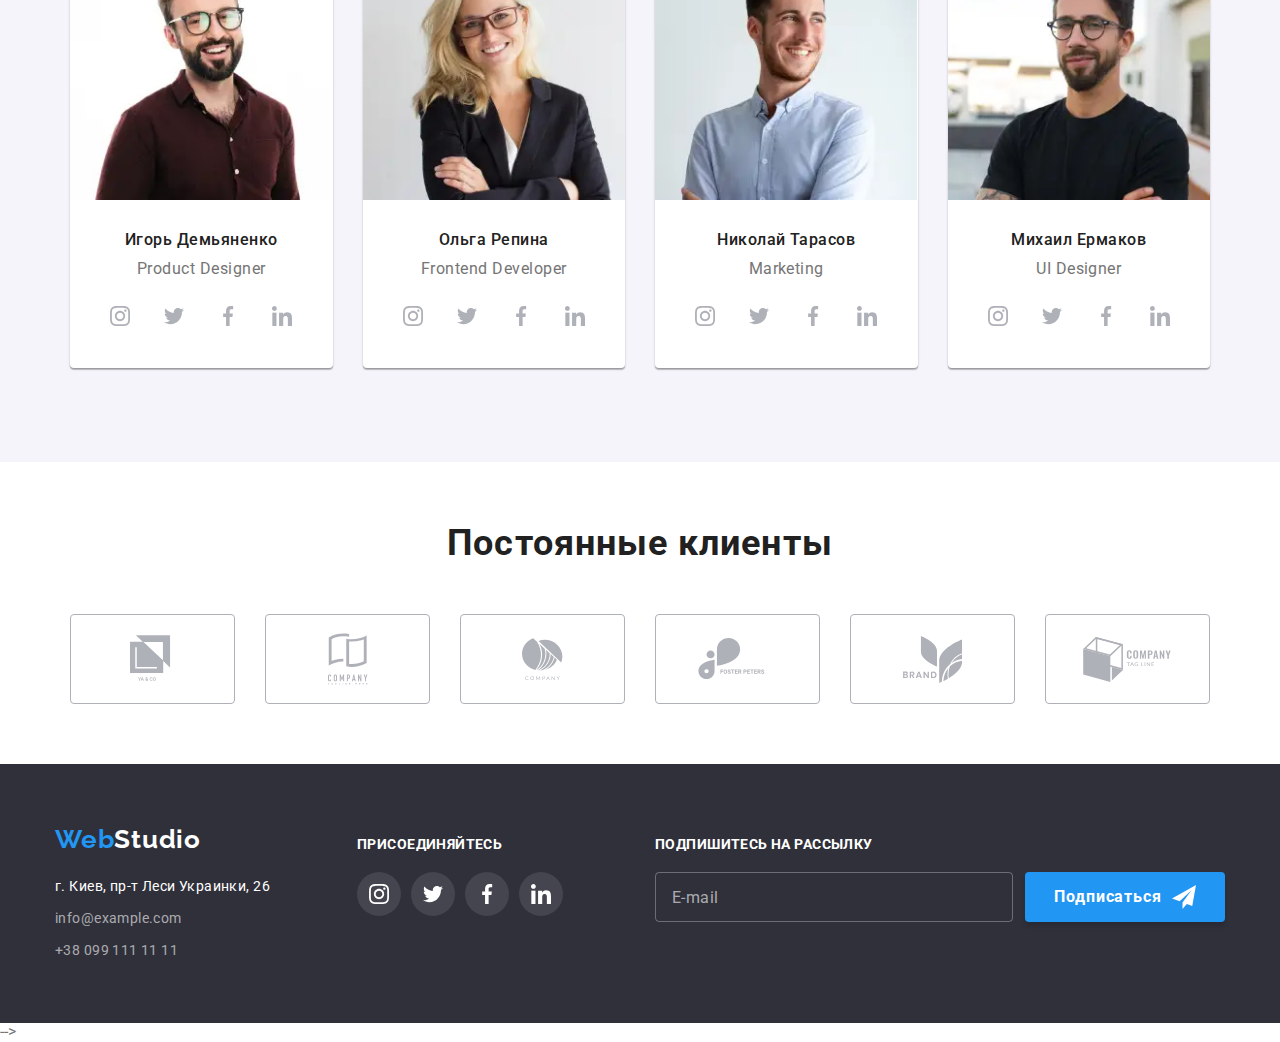
==== commit 40a3f351: "Додає зображення адаптивної графіки та змінює розмітку секції OUR SPECIALIZATION Та оптимізує фонове" ====
--- a/index.html
+++ b/index.html
@@ -113,15 +113,48 @@
                     <h2 class="specialization-title">Чем мы занимаемся</h2>
                     <ul class="specialization-list list">
                         <li class="specialization-list-item">
-                            <img class="specialization-img" src="./images/our_specialization/programming.jpg" alt="Програмист пишет код" >
+                            <picture>
+                                <source srcset="./images/our_specialization/programming.webp 1x, ./images/our_specialization/programming-2x.webp 2x" type="image/webp">
+                                <source srcset="./images/our_specialization/programming.jpg 1x, ./images/our_specialization/programming-2x.jpg 2x">
+                                <img src="./images/our_specialization/programming.jpg" alt="Програмист пишет код">
+                            </picture>
+                            <!-- Trcgthbvtynb p ntujv <img> -->
+                            <!-- <img 
+                                class="specialization-img"
+                                srcset="./images/our_specialization/programming.jpg 1x,
+                                        ./images/our_specialization/programming-2x.jpg 2x"
+                                alt="Програмист пишет код"
+                             > -->
                             <p class="specialization-name">Десктопные приложения</p>
                         </li>
                         <li class="specialization-list-item">
-                            <img class="specialization-img" src="./images/our_specialization/applications_design.jpg" alt="Специалист разрабатывает мобильное приложение" >
+                            <picture>
+                                <source srcset="./images/our_specialization/applications-design.webp 1x, ./images/our_specialization/applications-design-2x.webp 2x" type="image/webp">
+                                <source srcset="./images/our_specialization/applications-design.jpg 1x, ./images/our_specialization/applications-design-2x.jpg 2x">
+                                <img src="./images/our_specialization/application-design.jpg" alt="Специалист разрабатывает мобильное приложение">
+                            </picture>
+                            <!-- Trcgthbvtynb p ntujv <img> -->
+                            <!-- <img 
+                                class="specialization-img"
+                                srcset="./images/our_specialization/applications-design.jpg 1x,
+                                    ./images/our_specialization/applications-design-2x.jpg 2x"
+                                alt="Специалист разрабатывает мобильное приложение"
+                                 > -->
                             <p class="specialization-name">Мобильные приложения</p>
                         </li>
                         <li class="specialization-list-item">
-                            <img class="specialization-img" src="./images/our_specialization/ui_design.jpg" alt="UI дизайнер подбирает цвет" >
+                            <picture>
+                                <source srcset="./images/our_specialization/ui-design.webp 1x, ./images/our_specialization/ui-design-2x.webp 2x" type="image/webp">
+                                <source srcset="./images/our_specialization/ui-design.jpg 1x, ./images/our_specialization/ui-design-2x.jpg 2x" type="image/webp">
+                                <img src="./images/our_specialization/ui-design.jpg" alt="UI дизайнер подбирает цвет">
+                            </picture>
+                            <!-- Trcgthbvtynb p ntujv <img> -->
+                            <!-- <img 
+                                class="specialization-img"
+                                srcset="./images/our_specialization/ui-design.jpg 1x,
+                                        ./images/our_specialization/ui-design-2x.jpg 2x"
+                                alt="UI дизайнер подбирает цвет"
+                                 > -->
                             <p class="specialization-name">Дизайнерские решения</p>
                         </li>
                     </ul>
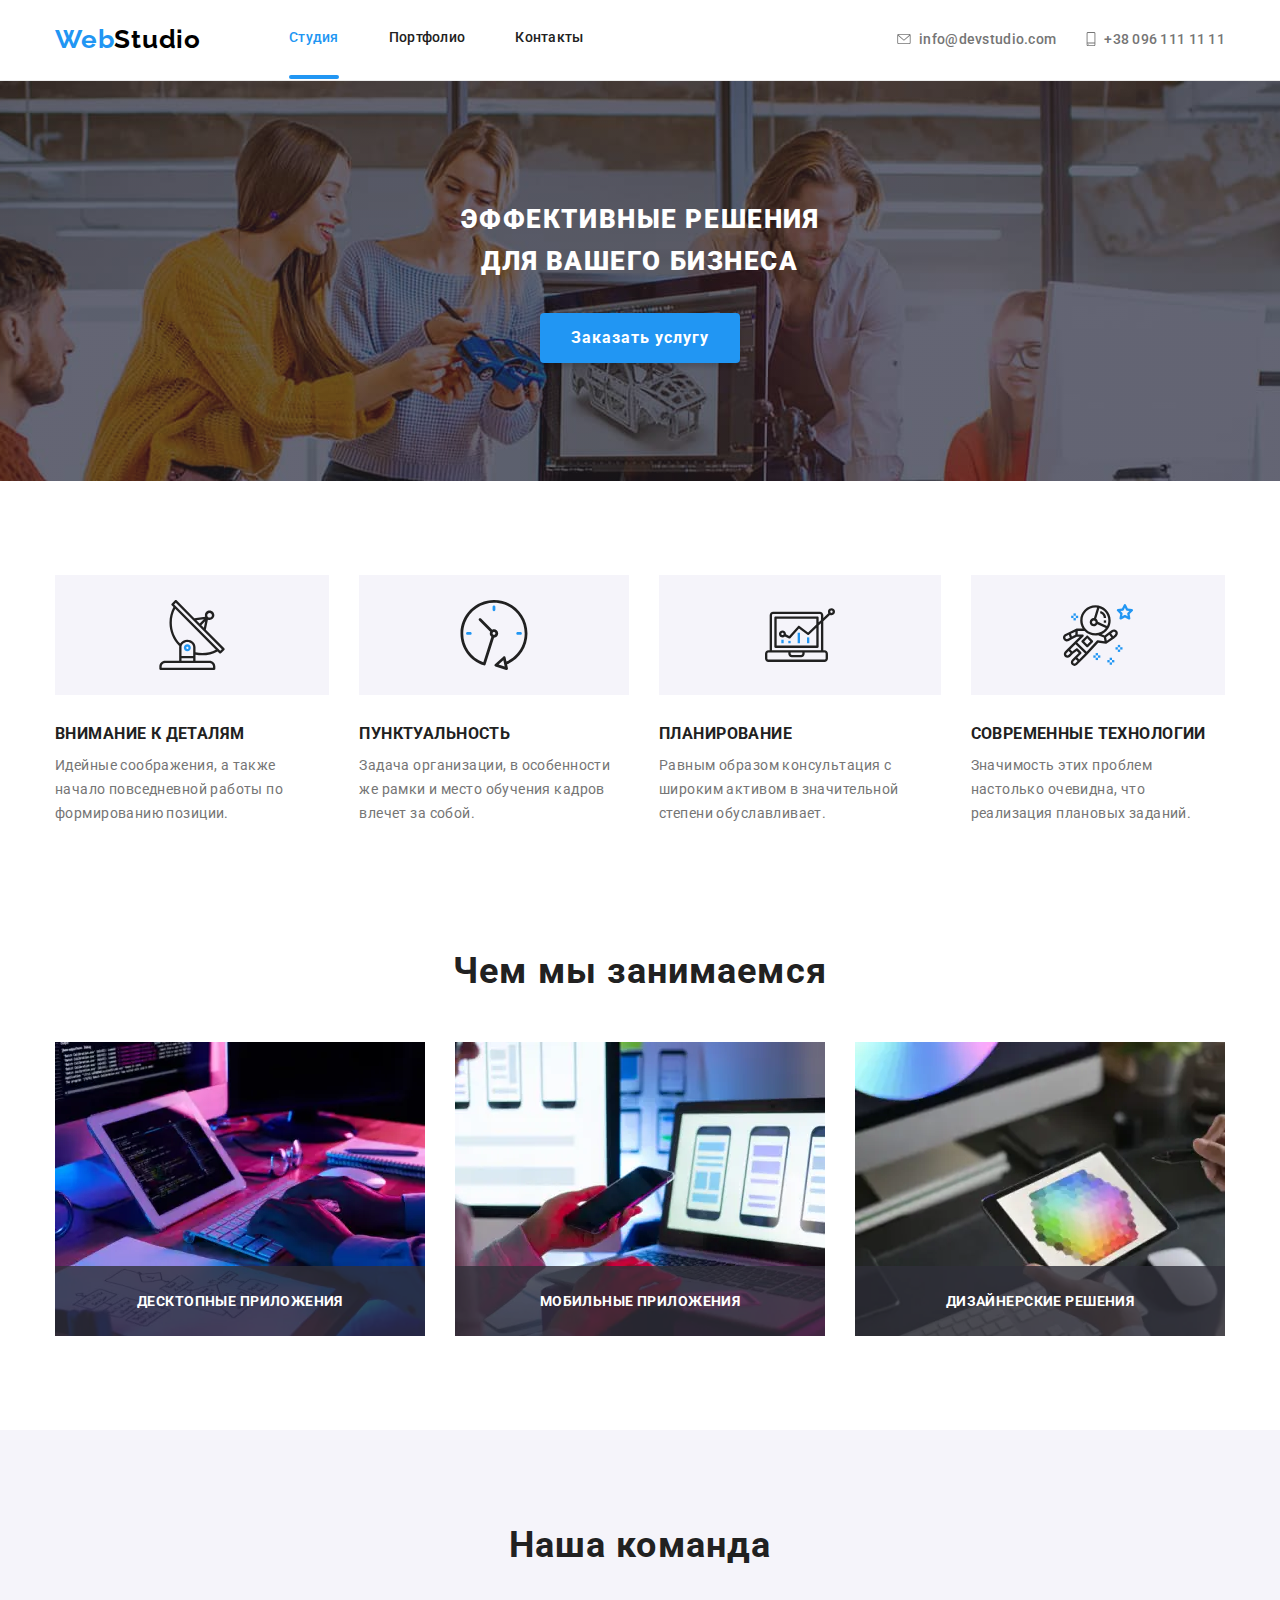
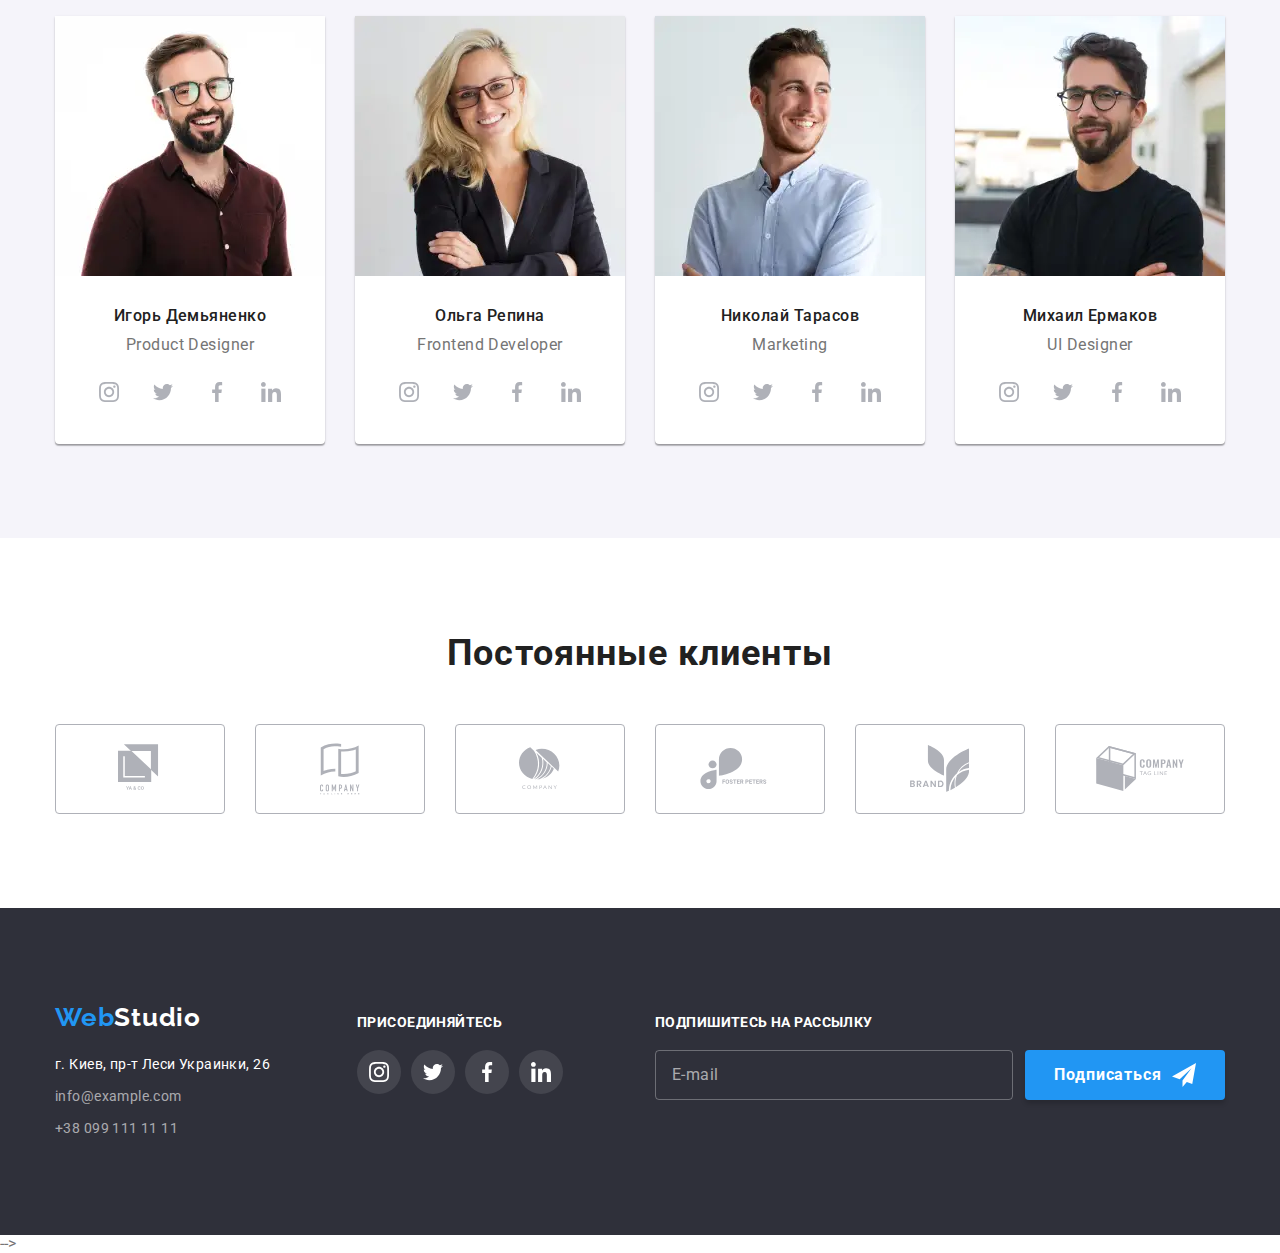
==== commit adc00041: "Робить виправлення помилок з паддінгами ті інших недоліків" ====
--- a/index.html
+++ b/index.html
@@ -116,7 +116,7 @@
                             <picture>
                                 <source srcset="./images/our_specialization/programming.webp 1x, ./images/our_specialization/programming-2x.webp 2x" type="image/webp">
                                 <source srcset="./images/our_specialization/programming.jpg 1x, ./images/our_specialization/programming-2x.jpg 2x">
-                                <img src="./images/our_specialization/programming.jpg" alt="Програмист пишет код">
+                                <img src="./images/our_specialization/programming.jpg" alt="Програмист пишет код" class="specialization-img">
                             </picture>
                             <!-- Trcgthbvtynb p ntujv <img> -->
                             <!-- <img 
@@ -131,7 +131,7 @@
                             <picture>
                                 <source srcset="./images/our_specialization/applications-design.webp 1x, ./images/our_specialization/applications-design-2x.webp 2x" type="image/webp">
                                 <source srcset="./images/our_specialization/applications-design.jpg 1x, ./images/our_specialization/applications-design-2x.jpg 2x">
-                                <img src="./images/our_specialization/application-design.jpg" alt="Специалист разрабатывает мобильное приложение">
+                                <img src="./images/our_specialization/application-design.jpg" alt="Специалист разрабатывает мобильное приложение" class="specialization-img">
                             </picture>
                             <!-- Trcgthbvtynb p ntujv <img> -->
                             <!-- <img 
@@ -146,7 +146,7 @@
                             <picture>
                                 <source srcset="./images/our_specialization/ui-design.webp 1x, ./images/our_specialization/ui-design-2x.webp 2x" type="image/webp">
                                 <source srcset="./images/our_specialization/ui-design.jpg 1x, ./images/our_specialization/ui-design-2x.jpg 2x" type="image/webp">
-                                <img src="./images/our_specialization/ui-design.jpg" alt="UI дизайнер подбирает цвет">
+                                <img src="./images/our_specialization/ui-design.jpg" alt="UI дизайнер подбирает цвет" class="specialization-img">
                             </picture>
                             <!-- Trcgthbvtynb p ntujv <img> -->
                             <!-- <img 
--- a/css/main.min.css
+++ b/css/main.min.css
@@ -1,2 +1,2 @@
-.visually-hidden{position:absolute;width:1px;height:1px;margin:-1px;border:0;padding:0;white-space:nowrap;clip-path:inset(100%);clip:rect(0 0 0 0);overflow:hidden}:root{--accent-color: #2196F3;--logo-color: #000000;--heading-color: #212121;--main-color: #757575;--main-color-dark-backgr: #ffffff;--backgr-color-first: #2F303A;--backgr-color-second: #F5F4FA;--addres-second-color: rgba(255, 255, 255, 0.6);--hero-gradient-color: rgba(47, 48, 58, 0.4);--social-link-background-dark: rgba(255, 255, 255, 0.1);--social-link-color: #afb1b8;--main-font: 'Roboto', Roboto, sans-serif;--secondary-font: 'Raleway', Raleway, sans-serif;--card-set-specialization: 30px;--card-set-advantages: 30px;--card-set-our-command: 30px;--card-set-portfolio: 30px;--card-set-our-clients: 30px}body{color:var(--main-color);font-family:var(--main-font)}body.modal-open{overflow:hidden}.list{list-style:none;margin:0;padding:0}.link{text-decoration:none;color:var(--main-color)}h1,h2,h3,h4,h5,h6{margin:0}ul,ol{margin:0;padding:0}p{margin:0}img{display:block;max-width:100%;height:auto}.address{font-style:normal}.container{width:100%;padding:60px 15px;align-items:center}@media screen and (min-width: 480px){.container{max-width:480px;margin:0 auto}}@media screen and (min-width: 768px){.container{display:flex;max-width:768px}}@media screen and (min-width: 1200px){.container{max-width:1200px;margin:0 auto;padding:94 15px;background:transparent}}.button{display:inline-flex;align-items:center;justify-content:center;border:none;width:200px;height:50px;background:var(--accent-color);box-shadow:0px 4px 4px rgba(0,0,0,0.15);border:none;border-radius:4px;margin-left:auto;margin-right:auto;cursor:pointer;font-family:var(--main-font);font-weight:700;font-size:16px;line-height:1.875;letter-spacing:.06em;color:var(--main-color-dark-backgr)}.button .icon{width:24px;height:24px;fill:var(--main-color-dark-backgr);margin-left:10px}@media screen and (max-width: 225px){.button{width:auto}}.logo{color:var(--logo-color);font-family:var(--secondary-font);font-weight:700;font-size:24px;line-height:1.167;letter-spacing:.03em}.logo-first{color:var(--accent-color)}.logo-second.dark{color:var(--main-color-dark-backgr)}@media screen and (min-width: 1199px){.logo{font-weight:700;font-size:26px;line-height:1.192;letter-spacing:.03em}}.social-list{display:flex;justify-content:center}.social-list-item:not(:last-child){margin-right:10px}.social-list-link{display:block;width:44px;height:44px;border-radius:50%;display:flex;justify-content:center;align-items:center;transition-property:background;transition-duration:250ms;transition-timing-function:cubic-bezier(0.4, 0, 0.2, 1)}.social-list-link:hover,.social-list-link:focus{background:var(--accent-color)}.social-list-icon{width:20px;height:20px;fill:var(--social-link-color);transition-property:fill;transition-duration:250ms;transition-timing-function:cubic-bezier(0.4, 0, 0.2, 1)}.social-list-link:hover .social-list-icon,.social-list-link:focus .social-list-icon{fill:var(--main-color-dark-backgr)}.backdrop{position:fixed;left:0;top:0;width:100%;height:100%;background:rgba(0,0,0,0.2);overflow-y:scroll}.modal{max-width:450px;background-color:var(--main-color-dark-backgr);box-shadow:0px 1px 3px rgba(0,0,0,0.12),0px 1px 1px rgba(0,0,0,0.14),0px 2px 1px rgba(0,0,0,0.2);border-radius:4px;margin:93px 15px;padding:40px}@media screen and (min-width: 480px){.modal{position:absolute;top:50%;left:50%;transform:translate(-50%, -50%)}}.close-button-icon{width:18px;height:18px;position:absolute;top:50%;left:50%;transform:translate(-50%, -50%)}.close-button:active .close-button-icon{fill:#fb0000}.close-button{width:30px;height:30px;position:absolute;top:8px;right:8px;border:1px solid rgba(0,0,0,0.1);border-radius:50%;cursor:pointer}.close-button:hover,.close-button:focus{border:4px solid rgba(0,0,0,0.3);outline:none}.close-button:active{border:4px solid #fb8e9c;border-radius:50%;outline:none}.is-hidden{opacity:0;visibility:hidden;pointer-events:none}.form-invitation{font-weight:700;font-size:20px;line-height:1.5;letter-spacing:.03em;text-align:center;color:var(--heading-color);margin-bottom:12px}.modal-form{display:flex;flex-direction:column}.modal-form-field{margin-bottom:20px;font-weight:400;font-size:12px;line-height:1.67;letter-spacing:.1em}.modal-form-input-wrapper{display:block;height:100%;position:relative;margin-top:4px}.modal-form-input{width:100%;height:40px;padding-left:42px;border:1px solid rgba(33,33,33,0.2);border-radius:4px;transition-property:border-color;transition-duration:250ms;transition-timing-function:cubic-bezier(0.4, 0, 0.2, 1)}.modal-form-input:focus{outline:none;border:1px solid var(--accent-color)}.modal-form-icon{width:18px;height:18px;position:absolute;left:12px;top:50%;transform:translateY(-50%);transition-property:fill;transition-duration:250ms;transition-timing-function:cubic-bezier(0.4, 0, 0.2, 1)}.modal-form-input:focus+.modal-form-icon{fill:var(--accent-color)}.modal-form-massage{width:100%;height:120px;border:1px solid rgba(33,33,33,0.2);border-radius:4px;padding:12px 16px;margin-top:4px;resize:none;transition-property:border-color;transition-duration:250ms;transition-timing-function:cubic-bezier(0.4, 0, 0.2, 1)}.modal-form-massage::placeholder{font-weight:400;font-size:14px;line-height:1.143;letter-spacing:.01em;color:rgba(117,117,117,0.5)}.modal-form-massage:focus{outline:none;border-color:var(--accent-color)}.modal-form-policy-text{margin-left:auto;margin-right:auto;font-weight:400;font-size:12px;line-height:1.167;letter-spacing:.03em;white-space:pre;display:flex;align-items:center;margin-bottom:30px}.modal-form-policy-text::before{content:"";width:16px;height:15px;margin-right:7px;border:1px solid #000000;border-radius:2px;display:inline-block}.modal-form-policy:checked+.modal-form-policy-text::before{background-image:url(../images/icon_check.svg);background-repeat:no-repeat;background-size:cover;border:none}.modal-form-policy-link{color:var(--accent-color)}.modal-form-button{margin-left:auto;margin-right:auto}@media screen and (max-width: 479px){.modal{position:relative}.modal-form-policy-text{display:flax;white-space:normal}.modal-form-policy-text::before{content:"";width:13px;height:10px;margin-right:2px}}@media screen and (min-width: 1200px){.modal{max-width:528px}.form-invitation{font-size:23px;line-height:1.15}.modal-form-policy-text{font-weight:400;font-size:14px;line-height:1.714;letter-spacing:.03em}}.header>.container{display:flex;padding:10px 15px}.menu-button{display:inline-flex;margin-left:auto;padding:0;border:none;background-color:transparent}@media screen and (min-width: 768px){.menu-button{display:none}}.menu-button .icon-close-menu{display:none}.menu-button.is-open .icon-close-menu{display:block}.menu-button.is-open .icon-menu{display:none}.header{position:relative}.page-header .nav{display:flex;align-items:center;justify-content:space-between}.address-list-text{margin-left:10px}.header .address-list-link{display:flex;align-items:center}@media screen and (max-width: 767px){.site-nav{margin-bottom:60px}.navigation-list-item{display:flex;justify-content:center;align-items:center}.navigation-list-item:not(:last-child){margin-bottom:40px}.header .address-list-link{margin:0 auto}.header .address-list-item:not(:last-child){margin-bottom:16px}.menu-container{background:#ffffff;display:none;position:absolute;top:100%;left:0;width:100%;padding:60px 0}.menu-container.is-open{display:block}}.navigation-list-link,.address-list-link{font-weight:500;font-size:14px;line-height:1.143;letter-spacing:.02em}.navigation-list-link:hover,.navigation-list-link:focus,.address-list-link:hover,.address-list-link:focus{color:var(--accent-color)}.navigation-list-link{color:var(--heading-color)}.navigation-list-link.active{color:var(--accent-color)}.navigation-list-link.active::after{content:"";width:auto;height:4px;display:block;background:var(--accent-color);border-radius:2px;position:relative;top:8px}.address-list-icon{display:block;fill:var(--main-color)}.header .address-list-link:hover .address-list-icon,.header .address-list-link:focus .address-list-icon{fill:var(--accent-color)}.header{border-bottom:1px solid #ECECEC}.header .address{margin-left:auto}.header .address-list-item{display:flex;width:100%;align-items:center}.mail-icon{width:16px;height:12px}.phone-icon{width:10px;height:16px}@media screen and (min-width: 768px){.header>.container{display:flex;padding:21px 15px}.header .address-list-link{transition-property:color;transition-duration:250ms;transition-timing-function:cubic-bezier(0.4, 0, 0.2, 1)}.header .logo{margin-right:88px}.menu-container{width:100%;justify-content:space-between;align-items:center;display:flex}.navigation-list{display:flex}.navigation-list-item:not(:last-child){margin-right:50px}.navigation-list-link{transition-property:color;transition-duration:250ms;transition-timing-function:cubic-bezier(0.4, 0, 0.2, 1)}.navigation-list-link.active::after{top:31px}.address-list-icon{transition-property:fill;transition-duration:250ms;transition-timing-function:cubic-bezier(0.4, 0, 0.2, 1)}}@media screen and (min-width: 768px) and (max-width: 1199px){.header .address-list-item:not(:last-child){margin-bottom:10px}}@media screen and (min-width: 1199px){.header>.container{padding-top:24px;padding-bottom:25px}.navigation-list-link.active::after{top:28px}.address-list-item:not(:last-child){margin-right:30px}.mail-icon{width:14px;height:10px}.phone-icon{width:10px;height:14px}.address-list-text{margin-left:8px}.address-list-header{display:flex;align-items:center;justify-content:center}}.hero-section{background-image:linear-gradient(var(--hero-gradient-color), var(--hero-gradient-color)),url(../images/hero/bg-mobile.jpg);background-repeat:no-repeat;background-size:cover}.hero-section .container{padding:118px 60px;display:flex;flex-direction:column;justify-content:center}@media screen and (min-device-pixel-ratio: 2) and (min-width: 320px), screen and (min-resolution: 192dpi) and (min-width: 320px), screen and (min-resolution: 2dppx) and (min-width: 320px){.hero-section{background-image:linear-gradient(var(--hero-gradient-color), var(--hero-gradient-color)),url(../images/hero/bg-mobile@2x.jpg);background-size:cover}}.hero-title{font-weight:900;font-size:26px;line-height:1.615;letter-spacing:.06em;text-align:center;text-transform:uppercase;color:var(--main-color-dark-backgr);margin-bottom:30px}@media screen and (min-width: 768px){.hero-section{background-image:linear-gradient(var(--hero-gradient-color), var(--hero-gradient-color)),url(../images/hero/bg-tablet.jpg);background-repeat:no-repeat;background-size:768px 400px;background-position:center 0%}}@media screen and (min-device-pixel-ratio: 2) and (min-width: 480px), screen and (min-resolution: 192dpi) and (min-width: 480px), screen and (min-resolution: 2dppx) and (min-width: 480px){.hero-section{background-image:linear-gradient(var(--hero-gradient-color), var(--hero-gradient-color)),url(../images/hero/bg-tablet@2x.jpg);background-size:768px 400px;background-position:center 0%}}@media screen and (min-width: 1200px){.hero-section{background-image:linear-gradient(var(--hero-gradient-color), var(--hero-gradient-color)),url(../images/hero/bg-desctop.jpg);background-repeat:no-repeat;background-size:1600px 600px;background-position:center 0%}}@media screen and (min-device-pixel-ratio: 2) and (min-width: 1200px), screen and (min-resolution: 192dpi) and (min-width: 768px), screen and (min-resolution: 2dppx) and (min-width: 768px){.hero-section{background-image:linear-gradient(var(--hero-gradient-color), var(--hero-gradient-color)),url(../images/hero/bg-desctop@2x.jpg);background-size:1600px 600px;background-position:center 0%}}@media screen and (max-width: 335px){.hero-section .container{padding:50px 0}.hero-title{font-weight:700;font-size:20px;line-height:1.615;letter-spacing:.06em}}.advantages-list-item{font-size:14px;letter-spacing:0.03em;margin-bottom:30px}.advantages-icon-background{height:120px;margin-bottom:30px;background:var(--backgr-color-second);display:flex;justify-content:center;align-items:center}.advantages-icon{width:70px;height:70px}.advantages-title{font-weight:700;line-height:1.142;text-transform:uppercase;color:var(--heading-color);margin-bottom:10px}.advantages-description{font-weight:400;line-height:1.714}@media screen and (min-width: 768px) and (max-width: 1199px){.advantages-list{display:flex;justify-content:center;flex-wrap:wrap;margin-left:calc(-1*var(---card-set-advantages));margin-top:calc(-1*var(--card-set-advantages))}.advantages-list-item{flex-basis:calc(100%/2 - var(--card-set-advantages));width:100%;margin-left:var(--card-set-advantages);margin-top:var(--card-set-advantages);margin-bottom:0}}@media screen and (max-width: 768px){.advantages-title{text-align:center}}@media screen and (min-width: 1200px){.advantages-list{display:flex}.advantages-list-item{font-size:14px;letter-spacing:0.03em}.advantages-list-item:not(:last-child){margin-right:30px}}@media screen and (max-width: 1199px){.specialization-section{display:none}}.specialization-section>.container{flex-direction:column;padding-bottom:94px;padding:0 15px 94px}.specialization-list{display:flex;justify-content:center}.specialization-list-item{position:relative}.specialization-list-item:not(:last-child){margin-right:var(--card-set-specialization)}.specialization-title,.our-command-title,.our-clients-title{text-align:center;font-weight:700;font-size:28px;line-height:1.179;letter-spacing:.03em;color:var(--heading-color);margin-bottom:30px}@media screen and (min-width: 1199px){.specialization-title,.our-command-title,.our-clients-title{font-weight:700;font-size:36px;line-height:1.167;letter-spacing:.03em;margin-bottom:50px}}.specialization-name{font-weight:700;font-size:14px;line-height:1.143;letter-spacing:.03em;text-align:center;text-transform:uppercase;color:var(--main-color-dark-backgr);width:370px;background-color:rgba(47,48,58,0.8);position:absolute;bottom:0px;padding:27px 0}.our-command-section{background-color:var(--backgr-color-second)}.our-command-section>.container{padding-top:94px;padding-bottom:94px}.our-command-list-item{width:auto;background-color:var(--main-color-dark-backgr);box-shadow:0px 1px 3px rgba(0,0,0,0.12),0px 1px 1px rgba(0,0,0,0.14),0px 2px 1px rgba(0,0,0,0.2);border-radius:0px 0px 4px 4px;margin-top:var(--card-set-our-command)}@media screen and (min-width: 480px){.our-command-list-item{width:450}}@media screen and (max-width: 767px){.our-command-list-item:first-child{margin-top:0}}.our-command-card-content{padding:30px 10px}.our-specialist-name{margin-bottom:10px;font-weight:500;font-size:16px;line-height:1.188;letter-spacing:.03em;text-align:center;color:var(--heading-color)}.our-specialist-specialization{margin-bottom:16px;font-weight:400;font-size:16px;line-height:1.188;letter-spacing:.03em;text-align:center}@media screen and (min-width: 768px){.our-command-section .container{flex-direction:column}.our-command-list{width:738px;display:flex;justify-content:center;flex-wrap:wrap;margin-left:calc(-1*var(--card-set-our-command));margin-top:calc(-1*var(--card-set-our-command))}.our-command-list-item{flex-basis:calc(100%/2 - var(--card-set-our-command));margin-left:var(--card-set-our-command);margin-top:var(--card-set-our-command)}}@media screen and (min-width: 1199px){.our-command-list{width:1170px}.our-command-list-item{flex-basis:calc(100%/4 - var(--card-set-our-command))}}.our-clients-section>.container{flex-direction:column}.our-clients-list{display:flex;justify-content:center;flex-wrap:wrap;margin-left:calc(-1*var(--card-set-our-clients));margin-top:calc(-1*var(--card-set-our-clients))}@media screen and (max-width: 479px){.our-clients-list{max-width:450px}}.our-clients-list-item{width:210px;flex-basis:calc(100%/2 - var(--card-set-our-clients));margin-left:var(--card-set-our-clients);margin-top:var(--card-set-our-clients)}.our-client-link{display:flex;justify-content:center;align-items:center;height:90px;border:1px solid var(--social-link-color);box-sizing:border-box;border-radius:4px;transition-property:border-color;transition-duration:250ms;transition-timing-function:cubic-bezier(0.4, 0, 0.2, 1)}.our-client-link:hover,.our-client-link:focus{border-color:var(--accent-color)}.our-clients-icon{fill:#afb1b8;transition-property:fill;transition-duration:250ms;transition-timing-function:cubic-bezier(0.4, 0, 0.2, 1)}.our-client-link:hover .our-clients-icon,.our-client-link:focus .our-clients-icon{fill:var(--accent-color)}.first-client-icon{width:44.27px;height:49.23px}.second-client-icon{width:40px;height:52px}.third-client-icon{width:41px;height:42.6px}.fourth-client-icon{width:79.66px;height:42.02px}.fifth-client-icon{width:59px;height:47px}.sixth-client-icon{width:88.48px;height:45.44px}@media screen and (min-width: 768px){.our-clients-list{width:738px}.our-clients-list-item{width:226px;flex-basis:calc(100%/3 - var(--card-set-our-clients))}}@media screen and (min-width: 1199px){.our-clients-list{width:1170px}.our-clients-list-item{width:170px;flex-basis:calc(100%/6 - var(--card-set-our-clients))}}@media screen and (max-width: 335px){.our-clients-list-item{flex-basis:calc(100%/1)}}.footer{background-color:var(--backgr-color-first)}.footer .logo{display:block;margin-bottom:20px}.footer .addres-list-item:not(:last-child){margin-bottom:8px}.footer-info{text-align:center;margin-bottom:60px}.address-footer-link{font-weight:400;font-size:14px;line-height:1.714;letter-spacing:.03em;color:var(--addres-second-color)}.location{color:var(--main-color-dark-backgr)}.social-list-our-projekt{margin-bottom:60px;margin-top:12px}.social-list-invitation{font-weight:700;font-size:14px;line-height:1.142;letter-spacing:.03em;text-transform:uppercase;text-align:center;color:var(--main-color-dark-backgr);margin-bottom:20px}.dark-social{background:var(--social-link-background-dark)}.dark-social .social-list-icon{fill:var(--main-color-dark-backgr)}.subscription-form{margin:0 auto;display:flex;flex-wrap:wrap}.subscription-form-title{width:100%;font-weight:700;font-size:14px;line-height:1.143;letter-spacing:.03em;text-transform:uppercase;text-align:center;color:var(--main-color-dark-backgr);margin-bottom:20px}.subscription-form-field{width:100%;margin-bottom:20px}.subscription-form-input{width:100%;height:50px;border:1px solid rgba(255,255,255,0.3);border-radius:4px;background:transparent;padding-left:16px}.subscription-form-input::placeholder{font-weight:400;font-size:16px;line-height:1.25;letter-spacing:.03em;color:rgba(255,255,255,0.6)}.subscription-form-button{margin:0 auto}@media screen and (min-width: 768px){.footer .container{align-items:flex-start;flex-wrap:wrap}.footer-info{width:232px;margin-left:76px;margin-right:165px}.subscription-form{width:450px;margin:0 auto}}@media screen and (min-width: 1200px){.footer .container{align-items:flex-start;flex-wrap:nowrap}.footer-info{margin-left:0;margin-bottom:0;margin-right:70px;text-align:justify}.social-list-our-projekt{margin-bottom:0;margin-top:12px}.social-list-invitation{text-align:justify}.subscription-form{margin-top:12px;width:570px;margin-right:0;margin-left:auto;display:flex;flex-wrap:wrap}.subscription-form-title{text-align:justify}.subscription-form-field{width:auto;margin-right:12px}.subscription-form-input{width:358px}.subscription-form-button{margin:0}}
+.visually-hidden{position:absolute;width:1px;height:1px;margin:-1px;border:0;padding:0;white-space:nowrap;clip-path:inset(100%);clip:rect(0 0 0 0);overflow:hidden}:root{--accent-color: #2196F3;--logo-color: #000000;--heading-color: #212121;--main-color: #757575;--main-color-dark-backgr: #ffffff;--backgr-color-first: #2F303A;--backgr-color-second: #F5F4FA;--addres-second-color: rgba(255, 255, 255, 0.6);--hero-gradient-color: rgba(47, 48, 58, 0.4);--social-link-background-dark: rgba(255, 255, 255, 0.1);--social-link-color: #afb1b8;--main-font: 'Roboto', Roboto, sans-serif;--secondary-font: 'Raleway', Raleway, sans-serif;--card-set-specialization: 30px;--card-set-advantages: 30px;--card-set-our-command: 30px;--card-set-portfolio: 30px;--card-set-our-clients: 30px}body{color:var(--main-color);font-family:var(--main-font)}body.modal-open{overflow:hidden}.list{list-style:none;margin:0;padding:0}.link{text-decoration:none;color:var(--main-color)}h1,h2,h3,h4,h5,h6{margin:0}ul,ol{margin:0;padding:0}p{margin:0}img{display:block;max-width:100%;height:auto}.address{font-style:normal}.container{width:100%;padding:60px 15px;align-items:center}@media screen and (min-width: 480px){.container{max-width:480px;margin:0 auto}}@media screen and (min-width: 768px){.container{display:flex;max-width:768px}}@media screen and (min-width: 1200px){.container{max-width:1170px;margin:0 auto;padding:94px 0;background:transparent}}.button{display:inline-flex;align-items:center;justify-content:center;border:none;width:200px;height:50px;background:var(--accent-color);box-shadow:0px 4px 4px rgba(0,0,0,0.15);border:none;border-radius:4px;margin-left:auto;margin-right:auto;cursor:pointer;font-family:var(--main-font);font-weight:700;font-size:16px;line-height:1.875;letter-spacing:.06em;color:var(--main-color-dark-backgr)}.button .icon{width:24px;height:24px;fill:var(--main-color-dark-backgr);margin-left:10px}@media screen and (max-width: 225px){.button{width:auto}}.logo{color:var(--logo-color);font-family:var(--secondary-font);font-weight:700;font-size:24px;line-height:1.167;letter-spacing:.03em}.logo-first{color:var(--accent-color)}.logo-second.dark{color:var(--main-color-dark-backgr)}@media screen and (min-width: 1199px){.logo{font-weight:700;font-size:26px;line-height:1.192;letter-spacing:.03em}}.social-list{display:flex;justify-content:center}.social-list-item:not(:last-child){margin-right:10px}.social-list-link{display:block;width:44px;height:44px;border-radius:50%;display:flex;justify-content:center;align-items:center;transition-property:background;transition-duration:250ms;transition-timing-function:cubic-bezier(0.4, 0, 0.2, 1)}.social-list-link:hover,.social-list-link:focus{background:var(--accent-color)}.social-list-icon{width:20px;height:20px;fill:var(--social-link-color);transition-property:fill;transition-duration:250ms;transition-timing-function:cubic-bezier(0.4, 0, 0.2, 1)}.social-list-link:hover .social-list-icon,.social-list-link:focus .social-list-icon{fill:var(--main-color-dark-backgr)}.backdrop{position:fixed;left:0;top:0;width:100%;height:100%;background:rgba(0,0,0,0.2);overflow-y:scroll}.modal{max-width:450px;background-color:var(--main-color-dark-backgr);box-shadow:0px 1px 3px rgba(0,0,0,0.12),0px 1px 1px rgba(0,0,0,0.14),0px 2px 1px rgba(0,0,0,0.2);border-radius:4px;margin:93px 15px;padding:40px}@media screen and (min-width: 480px){.modal{position:absolute;top:50%;left:50%;transform:translate(-50%, -50%)}}.close-button-icon{width:18px;height:18px;position:absolute;top:50%;left:50%;transform:translate(-50%, -50%)}.close-button:active .close-button-icon{fill:#fb0000}.close-button{width:30px;height:30px;position:absolute;top:8px;right:8px;border:1px solid rgba(0,0,0,0.1);border-radius:50%;cursor:pointer}.close-button:hover,.close-button:focus{border:4px solid rgba(0,0,0,0.3);outline:none}.close-button:active{border:4px solid #fb8e9c;border-radius:50%;outline:none}.is-hidden{opacity:0;visibility:hidden;pointer-events:none}.form-invitation{font-weight:700;font-size:20px;line-height:1.5;letter-spacing:.03em;text-align:center;color:var(--heading-color);margin-bottom:12px}.modal-form{display:flex;flex-direction:column}.modal-form-field{margin-bottom:20px;font-weight:400;font-size:12px;line-height:1.67;letter-spacing:.1em}.modal-form-input-wrapper{display:block;height:100%;position:relative;margin-top:4px}.modal-form-input{width:100%;height:40px;padding-left:42px;border:1px solid rgba(33,33,33,0.2);border-radius:4px;transition-property:border-color;transition-duration:250ms;transition-timing-function:cubic-bezier(0.4, 0, 0.2, 1)}.modal-form-input:focus{outline:none;border:1px solid var(--accent-color)}.modal-form-icon{width:18px;height:18px;position:absolute;left:12px;top:50%;transform:translateY(-50%);transition-property:fill;transition-duration:250ms;transition-timing-function:cubic-bezier(0.4, 0, 0.2, 1)}.modal-form-input:focus+.modal-form-icon{fill:var(--accent-color)}.modal-form-massage{width:100%;height:120px;border:1px solid rgba(33,33,33,0.2);border-radius:4px;padding:12px 16px;margin-top:4px;resize:none;transition-property:border-color;transition-duration:250ms;transition-timing-function:cubic-bezier(0.4, 0, 0.2, 1)}.modal-form-massage::placeholder{font-weight:400;font-size:14px;line-height:1.143;letter-spacing:.01em;color:rgba(117,117,117,0.5)}.modal-form-massage:focus{outline:none;border-color:var(--accent-color)}.modal-form-policy-text{margin-left:auto;margin-right:auto;font-weight:400;font-size:12px;line-height:1.167;letter-spacing:.03em;white-space:pre;display:flex;align-items:center;margin-bottom:30px}.modal-form-policy-text::before{content:"";width:16px;height:15px;margin-right:7px;border:1px solid #000000;border-radius:2px;display:inline-block}.modal-form-policy:checked+.modal-form-policy-text::before{background-image:url(../images/icon_check.svg);background-repeat:no-repeat;background-size:cover;border:none}.modal-form-policy-link{color:var(--accent-color)}.modal-form-button{margin-left:auto;margin-right:auto}@media screen and (max-width: 479px){.modal{position:relative}.modal-form-policy-text{display:flax;white-space:normal}.modal-form-policy-text::before{content:"";width:13px;height:10px;margin-right:2px}}@media screen and (min-width: 1200px){.modal{max-width:528px}.form-invitation{font-size:23px;line-height:1.15}.modal-form-policy-text{font-weight:400;font-size:14px;line-height:1.714;letter-spacing:.03em}}.header>.container{display:flex;padding:10px 15px}.menu-button{display:inline-flex;margin-left:auto;padding:0;border:none;background-color:transparent}@media screen and (min-width: 768px){.menu-button{display:none}}.menu-button .icon-close-menu{display:none}.menu-button.is-open .icon-close-menu{display:block}.menu-button.is-open .icon-menu{display:none}.header{position:relative}.page-header .nav{display:flex;align-items:center;justify-content:space-between}.address-list-text{margin-left:10px}.header .address-list-link{display:flex;align-items:center}@media screen and (max-width: 767px){.site-nav{margin-bottom:60px}.navigation-list-item{display:flex;justify-content:center;align-items:center}.navigation-list-item:not(:last-child){margin-bottom:40px}.header .address-list-link{margin:0 auto}.header .address-list-item:not(:last-child){margin-bottom:16px}.menu-container{background:#ffffff;display:none;position:absolute;top:100%;left:0;width:100%;padding:60px 0}.menu-container.is-open{display:block}}.navigation-list-link,.address-list-link{font-weight:500;font-size:14px;line-height:1.143;letter-spacing:.02em}.navigation-list-link:hover,.navigation-list-link:focus,.address-list-link:hover,.address-list-link:focus{color:var(--accent-color)}.navigation-list-link{color:var(--heading-color)}.navigation-list-link.active{color:var(--accent-color)}.navigation-list-link.active::after{content:"";width:auto;height:4px;display:block;background:var(--accent-color);border-radius:2px;position:relative;top:8px}.address-list-icon{display:block;fill:var(--main-color)}.header .address-list-link:hover .address-list-icon,.header .address-list-link:focus .address-list-icon{fill:var(--accent-color)}.header{border-bottom:1px solid #ECECEC}.header .address{margin-left:auto}.header .address-list-item{display:flex;width:100%;align-items:center}.mail-icon{width:16px;height:12px}.phone-icon{width:10px;height:16px}@media screen and (min-width: 768px){.header>.container{display:flex;padding:21px 15px}.header .address-list-link{transition-property:color;transition-duration:250ms;transition-timing-function:cubic-bezier(0.4, 0, 0.2, 1)}.header .logo{margin-right:88px}.menu-container{width:100%;justify-content:space-between;align-items:center;display:flex}.navigation-list{display:flex}.navigation-list-item:not(:last-child){margin-right:50px}.navigation-list-link{transition-property:color;transition-duration:250ms;transition-timing-function:cubic-bezier(0.4, 0, 0.2, 1)}.navigation-list-link.active::after{top:31px}.address-list-icon{transition-property:fill;transition-duration:250ms;transition-timing-function:cubic-bezier(0.4, 0, 0.2, 1)}}@media screen and (min-width: 768px) and (max-width: 1199px){.header .address-list-item:not(:last-child){margin-bottom:10px}}@media screen and (min-width: 1199px){.header>.container{padding:24px 0 25px 0}.navigation-list-link.active::after{top:28px}.address-list-item:not(:last-child){margin-right:30px}.mail-icon{width:14px;height:10px}.phone-icon{width:10px;height:14px}.address-list-text{margin-left:8px}.address-list-header{display:flex;align-items:center;justify-content:center}}.hero-section{background-image:linear-gradient(var(--hero-gradient-color), var(--hero-gradient-color)),url(../images/hero/bg-mobile.jpg);background-repeat:no-repeat;background-size:cover}.hero-section .container{padding:118px 60px;display:flex;flex-direction:column;justify-content:center}@media screen and (min-device-pixel-ratio: 2) and (min-width: 320px), screen and (min-resolution: 192dpi) and (min-width: 320px), screen and (min-resolution: 2dppx) and (min-width: 320px){.hero-section{background-image:linear-gradient(var(--hero-gradient-color), var(--hero-gradient-color)),url(../images/hero/bg-mobile@2x.jpg);background-size:cover}}.hero-title{font-weight:900;font-size:26px;line-height:1.615;letter-spacing:.06em;text-align:center;text-transform:uppercase;color:var(--main-color-dark-backgr);margin-bottom:30px}@media screen and (min-width: 768px){.hero-section{background-image:linear-gradient(var(--hero-gradient-color), var(--hero-gradient-color)),url(../images/hero/bg-tablet.jpg);background-repeat:no-repeat;background-size:768px 400px;background-position:center 0%}}@media screen and (min-device-pixel-ratio: 2) and (min-width: 480px), screen and (min-resolution: 192dpi) and (min-width: 480px), screen and (min-resolution: 2dppx) and (min-width: 480px){.hero-section{background-image:linear-gradient(var(--hero-gradient-color), var(--hero-gradient-color)),url(../images/hero/bg-tablet@2x.jpg);background-size:768px 400px;background-position:center 0%}}@media screen and (min-width: 1200px){.hero-section{background-image:linear-gradient(var(--hero-gradient-color), var(--hero-gradient-color)),url(../images/hero/bg-desctop.jpg);background-repeat:no-repeat;background-size:1600px 600px;background-position:center 0%}}@media screen and (min-device-pixel-ratio: 2) and (min-width: 1200px), screen and (min-resolution: 192dpi) and (min-width: 768px), screen and (min-resolution: 2dppx) and (min-width: 768px){.hero-section{background-image:linear-gradient(var(--hero-gradient-color), var(--hero-gradient-color)),url(../images/hero/bg-desctop@2x.jpg);background-size:1600px 600px;background-position:center 0%}}@media screen and (max-width: 335px){.hero-section .container{padding:50px 0}.hero-title{font-weight:700;font-size:20px;line-height:1.615;letter-spacing:.06em}}.advantages-list-item{font-size:14px;letter-spacing:0.03em;margin-bottom:30px}.advantages-icon-background{height:120px;margin-bottom:30px;background:var(--backgr-color-second);display:flex;justify-content:center;align-items:center}.advantages-icon{width:70px;height:70px}.advantages-title{font-weight:700;line-height:1.142;text-transform:uppercase;color:var(--heading-color);margin-bottom:10px}.advantages-description{font-weight:400;line-height:1.714}@media screen and (min-width: 768px) and (max-width: 1199px){.advantages-list{width:calc(100% + var(--card-set-advantages));display:flex;flex-wrap:wrap;margin-left:calc(-1*var(--card-set-advantages));margin-top:calc(-1*var(--card-set-advantages))}.advantages-list-item{flex-basis:calc(100%/2 - var(--card-set-advantages));margin-left:var(--card-set-advantages);margin-top:var(--card-set-advantages);margin-bottom:0}}@media screen and (max-width: 768px){.advantages-title{text-align:center}}@media screen and (min-width: 1200px){.advantages-list{display:flex}.advantages-list-item{font-size:14px;letter-spacing:0.03em}.advantages-list-item:not(:last-child){margin-right:30px}}@media screen and (max-width: 1199px){.specialization-section{display:none}}.specialization-section>.container{flex-direction:column;padding:0 0 94px}.specialization-list{display:flex;justify-content:center;width:calc(100% + var(--card-set-our-clients))}.specialization-list-item{position:relative}.specialization-list-item:not(:last-child){margin-right:var(--card-set-specialization)}.specialization-title,.our-command-title,.our-clients-title{text-align:center;font-weight:700;font-size:28px;line-height:1.179;letter-spacing:.03em;color:var(--heading-color);margin-bottom:30px}@media screen and (min-width: 1199px){.specialization-title,.our-command-title,.our-clients-title{font-weight:700;font-size:36px;line-height:1.167;letter-spacing:.03em;margin-bottom:50px}}.specialization-name{font-weight:700;font-size:14px;line-height:1.143;letter-spacing:.03em;text-align:center;text-transform:uppercase;color:var(--main-color-dark-backgr);width:100%;background-color:rgba(47,48,58,0.8);position:absolute;bottom:0px;padding:27px 0}.our-command-section{background-color:var(--backgr-color-second)}.our-command-list-item{flex-basis:100%;background-color:var(--main-color-dark-backgr);box-shadow:0px 1px 3px rgba(0,0,0,0.12),0px 1px 1px rgba(0,0,0,0.14),0px 2px 1px rgba(0,0,0,0.2);border-radius:0px 0px 4px 4px;margin-top:var(--card-set-our-command)}@media screen and (min-width: 480px){.our-command-list-item{width:450}}@media screen and (max-width: 767px){.our-command-list-item:first-child{margin-top:0}}.our-command-card-content{padding:30px 10px}.our-specialist-name{margin-bottom:10px;font-weight:500;font-size:16px;line-height:1.188;letter-spacing:.03em;text-align:center;color:var(--heading-color)}.our-specialist-specialization{margin-bottom:16px;font-weight:400;font-size:16px;line-height:1.188;letter-spacing:.03em;text-align:center}@media screen and (min-width: 768px){.our-command-section .container{flex-direction:column}.our-command-list{width:calc(100% + var(--card-set-our-clients));display:flex;flex-wrap:wrap;margin-left:calc(-1*var(--card-set-our-command));margin-top:calc(-1*var(--card-set-our-command))}.our-command-list-item{flex-basis:calc(100%/2 - var(--card-set-our-command));margin-left:var(--card-set-our-command);margin-top:var(--card-set-our-command)}}@media screen and (min-width: 1200px){.our-command-list-item{flex-basis:calc(100%/4 - var(--card-set-our-command))}}.our-clients-section>.container{flex-direction:column}.our-clients-list{display:flex;flex-wrap:wrap;margin-left:calc(-1*var(--card-set-our-clients));margin-top:calc(-1*var(--card-set-our-clients))}@media screen and (max-width: 479px){.our-clients-list{max-width:450px}}.our-clients-list-item{width:210px;flex-basis:calc(100%/2 - var(--card-set-our-clients));margin-left:var(--card-set-our-clients);margin-top:var(--card-set-our-clients)}.our-client-link{display:flex;justify-content:center;align-items:center;height:90px;border:1px solid var(--social-link-color);box-sizing:border-box;border-radius:4px;transition-property:border-color;transition-duration:250ms;transition-timing-function:cubic-bezier(0.4, 0, 0.2, 1)}.our-client-link:hover,.our-client-link:focus{border-color:var(--accent-color)}.our-clients-icon{fill:#afb1b8;transition-property:fill;transition-duration:250ms;transition-timing-function:cubic-bezier(0.4, 0, 0.2, 1)}.our-client-link:hover .our-clients-icon,.our-client-link:focus .our-clients-icon{fill:var(--accent-color)}.first-client-icon{width:44.27px;height:49.23px}.second-client-icon{width:40px;height:52px}.third-client-icon{width:41px;height:42.6px}.fourth-client-icon{width:79.66px;height:42.02px}.fifth-client-icon{width:59px;height:47px}.sixth-client-icon{width:88.48px;height:45.44px}@media screen and (min-width: 768px){.our-clients-list{width:auto}.our-clients-list-item{flex-basis:calc(100%/3 - var(--card-set-our-clients))}}@media screen and (min-width: 1199px){.our-clients-list-item{flex-basis:calc(100%/6 - var(--card-set-our-clients))}}@media screen and (max-width: 335px){.our-clients-list-item{flex-basis:calc(100%/1)}}.footer{background-color:var(--backgr-color-first)}.footer .logo{display:block;margin-bottom:20px}.footer .addres-list-item:not(:last-child){margin-bottom:8px}.footer-info{text-align:center;margin-bottom:60px}.address-footer-link{font-weight:400;font-size:14px;line-height:1.714;letter-spacing:.03em;color:var(--addres-second-color)}.location{color:var(--main-color-dark-backgr)}.social-list-our-projekt{margin-bottom:60px;margin-top:12px}.social-list-invitation{font-weight:700;font-size:14px;line-height:1.142;letter-spacing:.03em;text-transform:uppercase;text-align:center;color:var(--main-color-dark-backgr);margin-bottom:20px}.dark-social{background:var(--social-link-background-dark)}.dark-social .social-list-icon{fill:var(--main-color-dark-backgr)}.subscription-form{margin:0 auto;display:flex;flex-wrap:wrap}.subscription-form-title{width:100%;font-weight:700;font-size:14px;line-height:1.143;letter-spacing:.03em;text-transform:uppercase;text-align:center;color:var(--main-color-dark-backgr);margin-bottom:20px}.subscription-form-field{width:100%;margin-bottom:20px}.subscription-form-input{width:100%;height:50px;border:1px solid rgba(255,255,255,0.3);border-radius:4px;background:transparent;padding-left:16px}.subscription-form-input::placeholder{font-weight:400;font-size:16px;line-height:1.25;letter-spacing:.03em;color:rgba(255,255,255,0.6)}.subscription-form-button{margin:0 auto}@media screen and (min-width: 768px){.footer .container{align-items:flex-start;flex-wrap:wrap}.footer-info{width:232px;margin-left:76px;margin-right:165px}.subscription-form{width:450px;margin:0 auto}}@media screen and (min-width: 1200px){.footer .container{align-items:flex-start;flex-wrap:nowrap}.footer-info{margin-left:0;margin-bottom:0;margin-right:70px;text-align:justify}.social-list-our-projekt{margin-bottom:0;margin-top:12px}.social-list-invitation{text-align:justify}.subscription-form{margin-top:12px;width:570px;margin-right:0;margin-left:auto;display:flex;flex-wrap:wrap}.subscription-form-title{text-align:justify}.subscription-form-field{width:auto;margin-right:12px}.subscription-form-input{width:358px}.subscription-form-button{margin:0}}
 /*# sourceMappingURL=main.min.css.map */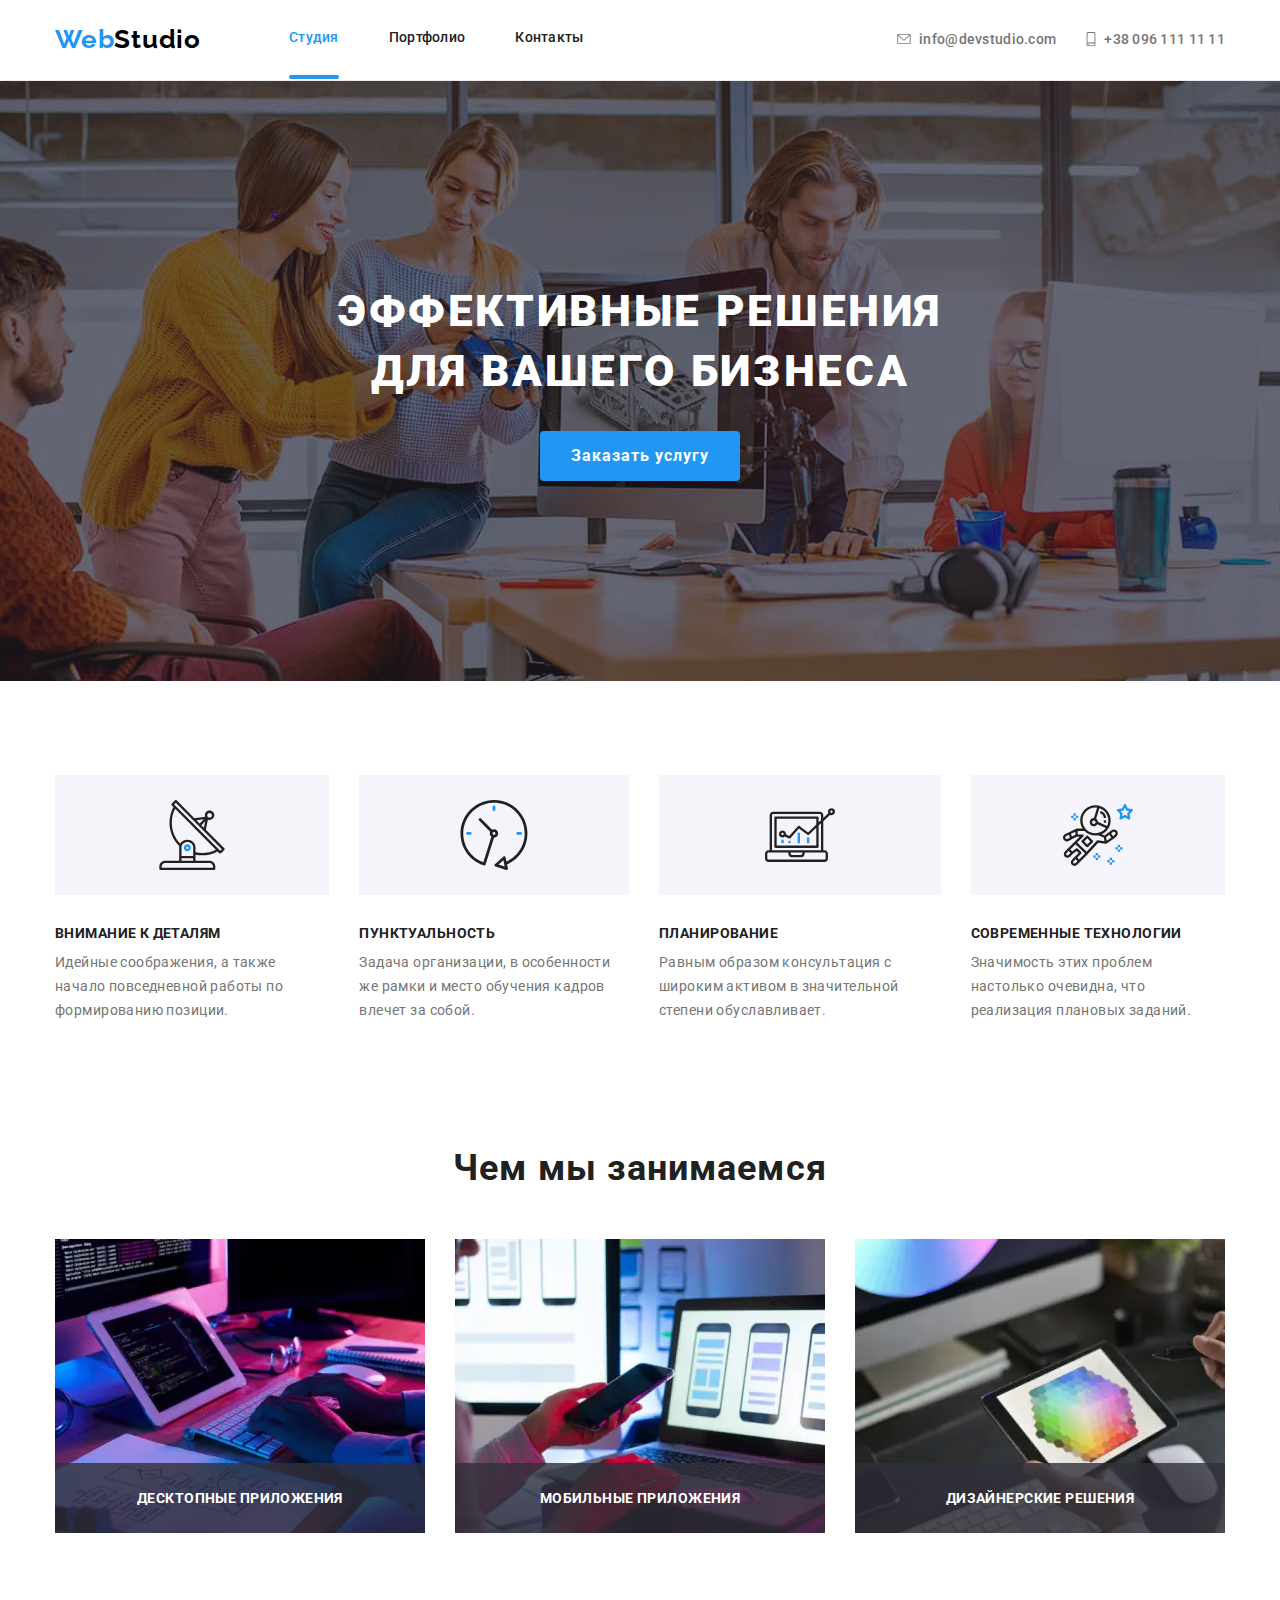
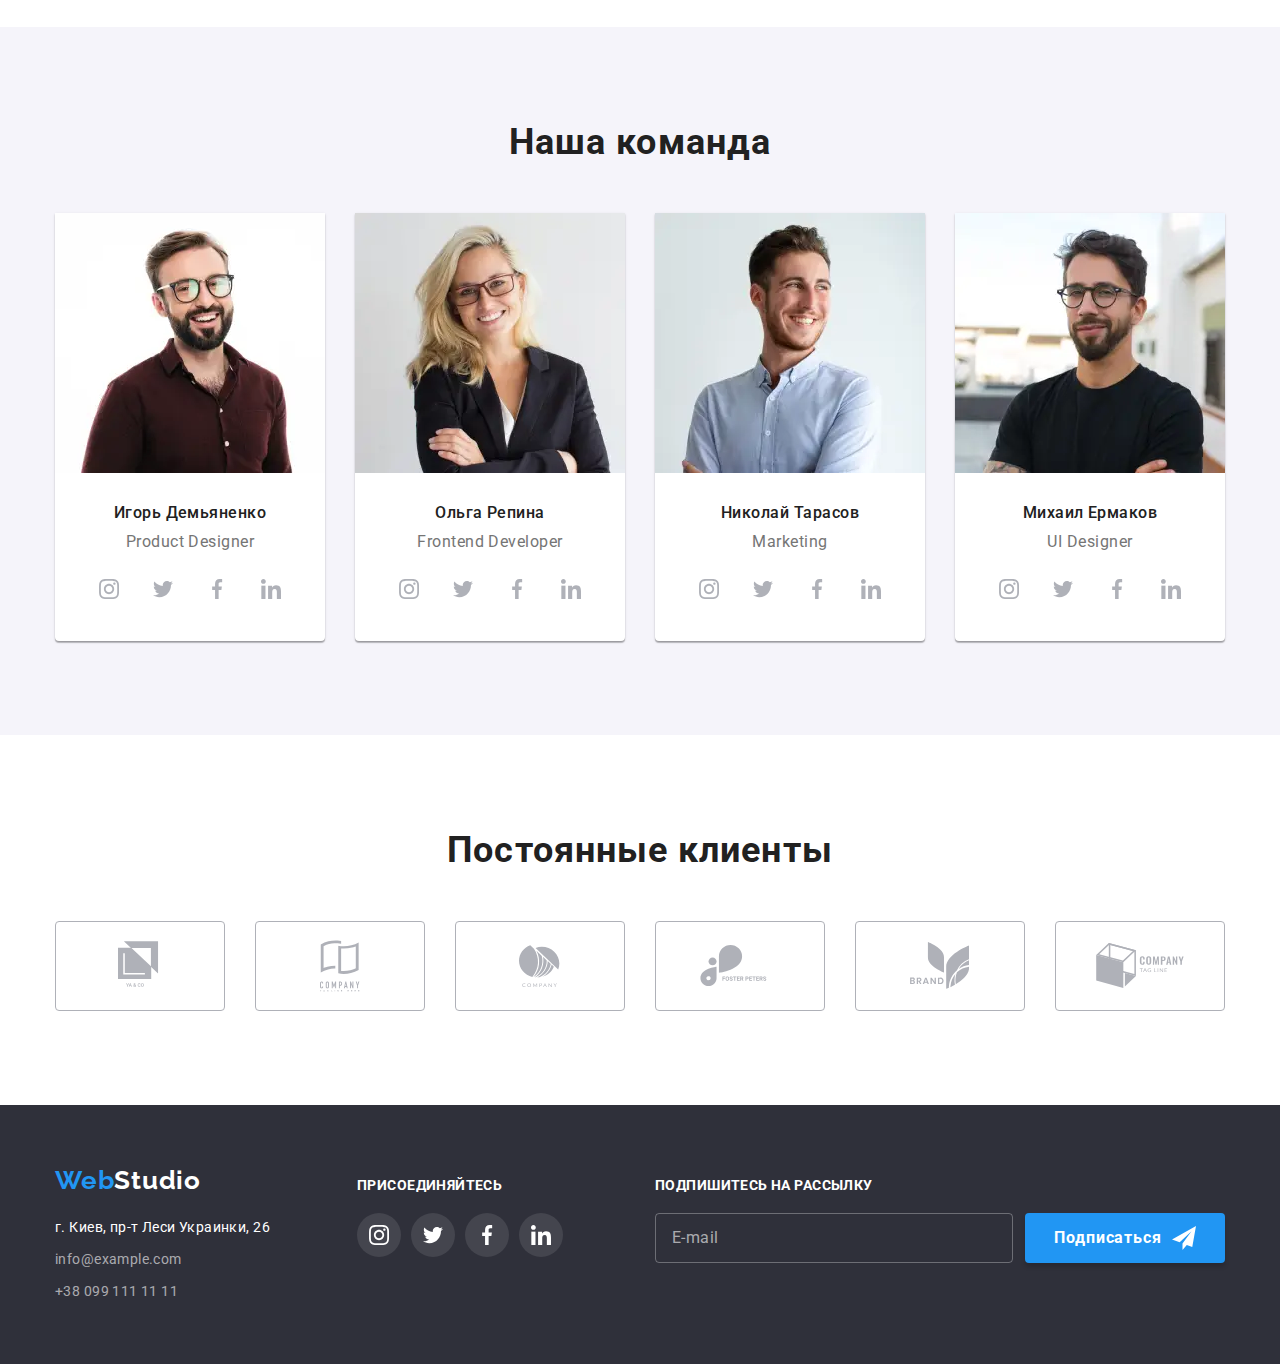
==== commit d1a780a6: "Виправлення зауважень від ментора, помилок знайдених особисто та після валідації" ====
--- a/index.html
+++ b/index.html
@@ -52,6 +52,20 @@
                             </li>
                         </ul>  
                     </address>
+                    <ul class="header-social-list list">
+                        <li class="header-social-list-item">
+                            <a href="" class="header-social-list-link link">Instagram</a>
+                        </li>
+                        <li class="header-social-list-item">
+                            <a href="" class="header-social-list-link link">Twitter</a>
+                        </li>
+                        <li class="header-social-list-item">
+                            <a href="" class="header-social-list-link link">Facebook</a>
+                        </li>
+                        <li class="header-social-list-item">
+                            <a href="" class="header-social-list-link link">LinkedIn</a>
+                        </li>
+                    </ul>
                 </div>
             </div>
         </header>
@@ -64,7 +78,7 @@
                 </div>
             </section>
             <!--Наші переваги/Our advantages-->
-           <section class="advantages">
+           <section class="advantages section">
                 <div class="container">
                     <h2 class="visually-hidden">Наши преимущества</h2> 
                     <ul class="advantages-list list">
@@ -108,7 +122,7 @@
                 </div>
             </section>
             <!--Чим ми займаємося/Our specialization-->
-            <section class="specialization-section">
+            <section class="specialization-section section">
                 <div class="container">
                     <h2 class="specialization-title">Чем мы занимаемся</h2>
                     <ul class="specialization-list list">
@@ -161,7 +175,7 @@
                 </div>
             </section>
             <!--Наша команда>/our command-->
-            <section class="our-command-section">
+            <section class="our-command-section section">
                 <div class="container">
                     <h2 class="our-command-title">Наша команда</h2>
                     <ul class="our-command-list list">
@@ -312,7 +326,7 @@
                                 <source srcset="./images/our_command/mihail-yermakov-tabl.jpg 1x, ./images/our_command/mihail-yermakov-tabl-2x.jpg 2x" media="(max-width: 1199px)"/>
                                 <source srcset="./images/our_command/mihail-yermakov-desk.webp 1x, ./images/our_command/mihail-yermakov-desk-2x.webp 2x" media="(min-width: 1200px)" type="image/webp"/>
                                 <source srcset="./images/our_command/mihail-yermakov-desk.jpg 1x, ./images/our_command/mihail-yermakov-desk-2x.jpg 2x" media="(min-width: 1200px)"/>
-                                <img class="our-specialist-photo"  src="./images/our_command/mihail-yermakov-mob.jpg" alt="Наш специалист" ></source>
+                                <img class="our-specialist-photo"  src="./images/our_command/mihail-yermakov-mob.jpg" alt="Наш специалист" >
                             </picture>
                             <!-- <img class="our-specialist-photo " src="./images/our_command/mihail_yermakov.jpg" alt="Наш специалист"> -->
                             <div class="our-command-card-content">
@@ -354,7 +368,7 @@
                 </div>
             </section> 
             <!--Наші клієнти|Our clients-->
-            <section class="our-clients-section">
+            <section class="our-clients-section section">
                 <div class="container">
                     <h2 class="our-clients-title">Постоянные клиенты</h2>
                     <ul class="our-clients-list">
@@ -510,7 +524,7 @@
                     </button>
                 </form>
             </div>
-        </footer> -->
+        </footer>
         <!--Підключення скріпта-->
         <script src="./js/modal.js"></script>
         <script src="./js/menu.js"></script>
--- a/css/main.min.css
+++ b/css/main.min.css
@@ -1,2 +1,2 @@
-.visually-hidden{position:absolute;width:1px;height:1px;margin:-1px;border:0;padding:0;white-space:nowrap;clip-path:inset(100%);clip:rect(0 0 0 0);overflow:hidden}:root{--accent-color: #2196F3;--logo-color: #000000;--heading-color: #212121;--main-color: #757575;--main-color-dark-backgr: #ffffff;--backgr-color-first: #2F303A;--backgr-color-second: #F5F4FA;--addres-second-color: rgba(255, 255, 255, 0.6);--hero-gradient-color: rgba(47, 48, 58, 0.4);--social-link-background-dark: rgba(255, 255, 255, 0.1);--social-link-color: #afb1b8;--main-font: 'Roboto', Roboto, sans-serif;--secondary-font: 'Raleway', Raleway, sans-serif;--card-set-specialization: 30px;--card-set-advantages: 30px;--card-set-our-command: 30px;--card-set-portfolio: 30px;--card-set-our-clients: 30px}body{color:var(--main-color);font-family:var(--main-font)}body.modal-open{overflow:hidden}.list{list-style:none;margin:0;padding:0}.link{text-decoration:none;color:var(--main-color)}h1,h2,h3,h4,h5,h6{margin:0}ul,ol{margin:0;padding:0}p{margin:0}img{display:block;max-width:100%;height:auto}.address{font-style:normal}.container{width:100%;padding:60px 15px;align-items:center}@media screen and (min-width: 480px){.container{max-width:480px;margin:0 auto}}@media screen and (min-width: 768px){.container{display:flex;max-width:768px}}@media screen and (min-width: 1200px){.container{max-width:1170px;margin:0 auto;padding:94px 0;background:transparent}}.button{display:inline-flex;align-items:center;justify-content:center;border:none;width:200px;height:50px;background:var(--accent-color);box-shadow:0px 4px 4px rgba(0,0,0,0.15);border:none;border-radius:4px;margin-left:auto;margin-right:auto;cursor:pointer;font-family:var(--main-font);font-weight:700;font-size:16px;line-height:1.875;letter-spacing:.06em;color:var(--main-color-dark-backgr)}.button .icon{width:24px;height:24px;fill:var(--main-color-dark-backgr);margin-left:10px}@media screen and (max-width: 225px){.button{width:auto}}.logo{color:var(--logo-color);font-family:var(--secondary-font);font-weight:700;font-size:24px;line-height:1.167;letter-spacing:.03em}.logo-first{color:var(--accent-color)}.logo-second.dark{color:var(--main-color-dark-backgr)}@media screen and (min-width: 1199px){.logo{font-weight:700;font-size:26px;line-height:1.192;letter-spacing:.03em}}.social-list{display:flex;justify-content:center}.social-list-item:not(:last-child){margin-right:10px}.social-list-link{display:block;width:44px;height:44px;border-radius:50%;display:flex;justify-content:center;align-items:center;transition-property:background;transition-duration:250ms;transition-timing-function:cubic-bezier(0.4, 0, 0.2, 1)}.social-list-link:hover,.social-list-link:focus{background:var(--accent-color)}.social-list-icon{width:20px;height:20px;fill:var(--social-link-color);transition-property:fill;transition-duration:250ms;transition-timing-function:cubic-bezier(0.4, 0, 0.2, 1)}.social-list-link:hover .social-list-icon,.social-list-link:focus .social-list-icon{fill:var(--main-color-dark-backgr)}.backdrop{position:fixed;left:0;top:0;width:100%;height:100%;background:rgba(0,0,0,0.2);overflow-y:scroll}.modal{max-width:450px;background-color:var(--main-color-dark-backgr);box-shadow:0px 1px 3px rgba(0,0,0,0.12),0px 1px 1px rgba(0,0,0,0.14),0px 2px 1px rgba(0,0,0,0.2);border-radius:4px;margin:93px 15px;padding:40px}@media screen and (min-width: 480px){.modal{position:absolute;top:50%;left:50%;transform:translate(-50%, -50%)}}.close-button-icon{width:18px;height:18px;position:absolute;top:50%;left:50%;transform:translate(-50%, -50%)}.close-button:active .close-button-icon{fill:#fb0000}.close-button{width:30px;height:30px;position:absolute;top:8px;right:8px;border:1px solid rgba(0,0,0,0.1);border-radius:50%;cursor:pointer}.close-button:hover,.close-button:focus{border:4px solid rgba(0,0,0,0.3);outline:none}.close-button:active{border:4px solid #fb8e9c;border-radius:50%;outline:none}.is-hidden{opacity:0;visibility:hidden;pointer-events:none}.form-invitation{font-weight:700;font-size:20px;line-height:1.5;letter-spacing:.03em;text-align:center;color:var(--heading-color);margin-bottom:12px}.modal-form{display:flex;flex-direction:column}.modal-form-field{margin-bottom:20px;font-weight:400;font-size:12px;line-height:1.67;letter-spacing:.1em}.modal-form-input-wrapper{display:block;height:100%;position:relative;margin-top:4px}.modal-form-input{width:100%;height:40px;padding-left:42px;border:1px solid rgba(33,33,33,0.2);border-radius:4px;transition-property:border-color;transition-duration:250ms;transition-timing-function:cubic-bezier(0.4, 0, 0.2, 1)}.modal-form-input:focus{outline:none;border:1px solid var(--accent-color)}.modal-form-icon{width:18px;height:18px;position:absolute;left:12px;top:50%;transform:translateY(-50%);transition-property:fill;transition-duration:250ms;transition-timing-function:cubic-bezier(0.4, 0, 0.2, 1)}.modal-form-input:focus+.modal-form-icon{fill:var(--accent-color)}.modal-form-massage{width:100%;height:120px;border:1px solid rgba(33,33,33,0.2);border-radius:4px;padding:12px 16px;margin-top:4px;resize:none;transition-property:border-color;transition-duration:250ms;transition-timing-function:cubic-bezier(0.4, 0, 0.2, 1)}.modal-form-massage::placeholder{font-weight:400;font-size:14px;line-height:1.143;letter-spacing:.01em;color:rgba(117,117,117,0.5)}.modal-form-massage:focus{outline:none;border-color:var(--accent-color)}.modal-form-policy-text{margin-left:auto;margin-right:auto;font-weight:400;font-size:12px;line-height:1.167;letter-spacing:.03em;white-space:pre;display:flex;align-items:center;margin-bottom:30px}.modal-form-policy-text::before{content:"";width:16px;height:15px;margin-right:7px;border:1px solid #000000;border-radius:2px;display:inline-block}.modal-form-policy:checked+.modal-form-policy-text::before{background-image:url(../images/icon_check.svg);background-repeat:no-repeat;background-size:cover;border:none}.modal-form-policy-link{color:var(--accent-color)}.modal-form-button{margin-left:auto;margin-right:auto}@media screen and (max-width: 479px){.modal{position:relative}.modal-form-policy-text{display:flax;white-space:normal}.modal-form-policy-text::before{content:"";width:13px;height:10px;margin-right:2px}}@media screen and (min-width: 1200px){.modal{max-width:528px}.form-invitation{font-size:23px;line-height:1.15}.modal-form-policy-text{font-weight:400;font-size:14px;line-height:1.714;letter-spacing:.03em}}.header>.container{display:flex;padding:10px 15px}.menu-button{display:inline-flex;margin-left:auto;padding:0;border:none;background-color:transparent}@media screen and (min-width: 768px){.menu-button{display:none}}.menu-button .icon-close-menu{display:none}.menu-button.is-open .icon-close-menu{display:block}.menu-button.is-open .icon-menu{display:none}.header{position:relative}.page-header .nav{display:flex;align-items:center;justify-content:space-between}.address-list-text{margin-left:10px}.header .address-list-link{display:flex;align-items:center}@media screen and (max-width: 767px){.site-nav{margin-bottom:60px}.navigation-list-item{display:flex;justify-content:center;align-items:center}.navigation-list-item:not(:last-child){margin-bottom:40px}.header .address-list-link{margin:0 auto}.header .address-list-item:not(:last-child){margin-bottom:16px}.menu-container{background:#ffffff;display:none;position:absolute;top:100%;left:0;width:100%;padding:60px 0}.menu-container.is-open{display:block}}.navigation-list-link,.address-list-link{font-weight:500;font-size:14px;line-height:1.143;letter-spacing:.02em}.navigation-list-link:hover,.navigation-list-link:focus,.address-list-link:hover,.address-list-link:focus{color:var(--accent-color)}.navigation-list-link{color:var(--heading-color)}.navigation-list-link.active{color:var(--accent-color)}.navigation-list-link.active::after{content:"";width:auto;height:4px;display:block;background:var(--accent-color);border-radius:2px;position:relative;top:8px}.address-list-icon{display:block;fill:var(--main-color)}.header .address-list-link:hover .address-list-icon,.header .address-list-link:focus .address-list-icon{fill:var(--accent-color)}.header{border-bottom:1px solid #ECECEC}.header .address{margin-left:auto}.header .address-list-item{display:flex;width:100%;align-items:center}.mail-icon{width:16px;height:12px}.phone-icon{width:10px;height:16px}@media screen and (min-width: 768px){.header>.container{display:flex;padding:21px 15px}.header .address-list-link{transition-property:color;transition-duration:250ms;transition-timing-function:cubic-bezier(0.4, 0, 0.2, 1)}.header .logo{margin-right:88px}.menu-container{width:100%;justify-content:space-between;align-items:center;display:flex}.navigation-list{display:flex}.navigation-list-item:not(:last-child){margin-right:50px}.navigation-list-link{transition-property:color;transition-duration:250ms;transition-timing-function:cubic-bezier(0.4, 0, 0.2, 1)}.navigation-list-link.active::after{top:31px}.address-list-icon{transition-property:fill;transition-duration:250ms;transition-timing-function:cubic-bezier(0.4, 0, 0.2, 1)}}@media screen and (min-width: 768px) and (max-width: 1199px){.header .address-list-item:not(:last-child){margin-bottom:10px}}@media screen and (min-width: 1199px){.header>.container{padding:24px 0 25px 0}.navigation-list-link.active::after{top:28px}.address-list-item:not(:last-child){margin-right:30px}.mail-icon{width:14px;height:10px}.phone-icon{width:10px;height:14px}.address-list-text{margin-left:8px}.address-list-header{display:flex;align-items:center;justify-content:center}}.hero-section{background-image:linear-gradient(var(--hero-gradient-color), var(--hero-gradient-color)),url(../images/hero/bg-mobile.jpg);background-repeat:no-repeat;background-size:cover}.hero-section .container{padding:118px 60px;display:flex;flex-direction:column;justify-content:center}@media screen and (min-device-pixel-ratio: 2) and (min-width: 320px), screen and (min-resolution: 192dpi) and (min-width: 320px), screen and (min-resolution: 2dppx) and (min-width: 320px){.hero-section{background-image:linear-gradient(var(--hero-gradient-color), var(--hero-gradient-color)),url(../images/hero/bg-mobile@2x.jpg);background-size:cover}}.hero-title{font-weight:900;font-size:26px;line-height:1.615;letter-spacing:.06em;text-align:center;text-transform:uppercase;color:var(--main-color-dark-backgr);margin-bottom:30px}@media screen and (min-width: 768px){.hero-section{background-image:linear-gradient(var(--hero-gradient-color), var(--hero-gradient-color)),url(../images/hero/bg-tablet.jpg);background-repeat:no-repeat;background-size:768px 400px;background-position:center 0%}}@media screen and (min-device-pixel-ratio: 2) and (min-width: 480px), screen and (min-resolution: 192dpi) and (min-width: 480px), screen and (min-resolution: 2dppx) and (min-width: 480px){.hero-section{background-image:linear-gradient(var(--hero-gradient-color), var(--hero-gradient-color)),url(../images/hero/bg-tablet@2x.jpg);background-size:768px 400px;background-position:center 0%}}@media screen and (min-width: 1200px){.hero-section{background-image:linear-gradient(var(--hero-gradient-color), var(--hero-gradient-color)),url(../images/hero/bg-desctop.jpg);background-repeat:no-repeat;background-size:1600px 600px;background-position:center 0%}}@media screen and (min-device-pixel-ratio: 2) and (min-width: 1200px), screen and (min-resolution: 192dpi) and (min-width: 768px), screen and (min-resolution: 2dppx) and (min-width: 768px){.hero-section{background-image:linear-gradient(var(--hero-gradient-color), var(--hero-gradient-color)),url(../images/hero/bg-desctop@2x.jpg);background-size:1600px 600px;background-position:center 0%}}@media screen and (max-width: 335px){.hero-section .container{padding:50px 0}.hero-title{font-weight:700;font-size:20px;line-height:1.615;letter-spacing:.06em}}.advantages-list-item{font-size:14px;letter-spacing:0.03em;margin-bottom:30px}.advantages-icon-background{height:120px;margin-bottom:30px;background:var(--backgr-color-second);display:flex;justify-content:center;align-items:center}.advantages-icon{width:70px;height:70px}.advantages-title{font-weight:700;line-height:1.142;text-transform:uppercase;color:var(--heading-color);margin-bottom:10px}.advantages-description{font-weight:400;line-height:1.714}@media screen and (min-width: 768px) and (max-width: 1199px){.advantages-list{width:calc(100% + var(--card-set-advantages));display:flex;flex-wrap:wrap;margin-left:calc(-1*var(--card-set-advantages));margin-top:calc(-1*var(--card-set-advantages))}.advantages-list-item{flex-basis:calc(100%/2 - var(--card-set-advantages));margin-left:var(--card-set-advantages);margin-top:var(--card-set-advantages);margin-bottom:0}}@media screen and (max-width: 768px){.advantages-title{text-align:center}}@media screen and (min-width: 1200px){.advantages-list{display:flex}.advantages-list-item{font-size:14px;letter-spacing:0.03em}.advantages-list-item:not(:last-child){margin-right:30px}}@media screen and (max-width: 1199px){.specialization-section{display:none}}.specialization-section>.container{flex-direction:column;padding:0 0 94px}.specialization-list{display:flex;justify-content:center;width:calc(100% + var(--card-set-our-clients))}.specialization-list-item{position:relative}.specialization-list-item:not(:last-child){margin-right:var(--card-set-specialization)}.specialization-title,.our-command-title,.our-clients-title{text-align:center;font-weight:700;font-size:28px;line-height:1.179;letter-spacing:.03em;color:var(--heading-color);margin-bottom:30px}@media screen and (min-width: 1199px){.specialization-title,.our-command-title,.our-clients-title{font-weight:700;font-size:36px;line-height:1.167;letter-spacing:.03em;margin-bottom:50px}}.specialization-name{font-weight:700;font-size:14px;line-height:1.143;letter-spacing:.03em;text-align:center;text-transform:uppercase;color:var(--main-color-dark-backgr);width:100%;background-color:rgba(47,48,58,0.8);position:absolute;bottom:0px;padding:27px 0}.our-command-section{background-color:var(--backgr-color-second)}.our-command-list-item{flex-basis:100%;background-color:var(--main-color-dark-backgr);box-shadow:0px 1px 3px rgba(0,0,0,0.12),0px 1px 1px rgba(0,0,0,0.14),0px 2px 1px rgba(0,0,0,0.2);border-radius:0px 0px 4px 4px;margin-top:var(--card-set-our-command)}@media screen and (min-width: 480px){.our-command-list-item{width:450}}@media screen and (max-width: 767px){.our-command-list-item:first-child{margin-top:0}}.our-command-card-content{padding:30px 10px}.our-specialist-name{margin-bottom:10px;font-weight:500;font-size:16px;line-height:1.188;letter-spacing:.03em;text-align:center;color:var(--heading-color)}.our-specialist-specialization{margin-bottom:16px;font-weight:400;font-size:16px;line-height:1.188;letter-spacing:.03em;text-align:center}@media screen and (min-width: 768px){.our-command-section .container{flex-direction:column}.our-command-list{width:calc(100% + var(--card-set-our-clients));display:flex;flex-wrap:wrap;margin-left:calc(-1*var(--card-set-our-command));margin-top:calc(-1*var(--card-set-our-command))}.our-command-list-item{flex-basis:calc(100%/2 - var(--card-set-our-command));margin-left:var(--card-set-our-command);margin-top:var(--card-set-our-command)}}@media screen and (min-width: 1200px){.our-command-list-item{flex-basis:calc(100%/4 - var(--card-set-our-command))}}.our-clients-section>.container{flex-direction:column}.our-clients-list{display:flex;flex-wrap:wrap;margin-left:calc(-1*var(--card-set-our-clients));margin-top:calc(-1*var(--card-set-our-clients))}@media screen and (max-width: 479px){.our-clients-list{max-width:450px}}.our-clients-list-item{width:210px;flex-basis:calc(100%/2 - var(--card-set-our-clients));margin-left:var(--card-set-our-clients);margin-top:var(--card-set-our-clients)}.our-client-link{display:flex;justify-content:center;align-items:center;height:90px;border:1px solid var(--social-link-color);box-sizing:border-box;border-radius:4px;transition-property:border-color;transition-duration:250ms;transition-timing-function:cubic-bezier(0.4, 0, 0.2, 1)}.our-client-link:hover,.our-client-link:focus{border-color:var(--accent-color)}.our-clients-icon{fill:#afb1b8;transition-property:fill;transition-duration:250ms;transition-timing-function:cubic-bezier(0.4, 0, 0.2, 1)}.our-client-link:hover .our-clients-icon,.our-client-link:focus .our-clients-icon{fill:var(--accent-color)}.first-client-icon{width:44.27px;height:49.23px}.second-client-icon{width:40px;height:52px}.third-client-icon{width:41px;height:42.6px}.fourth-client-icon{width:79.66px;height:42.02px}.fifth-client-icon{width:59px;height:47px}.sixth-client-icon{width:88.48px;height:45.44px}@media screen and (min-width: 768px){.our-clients-list{width:auto}.our-clients-list-item{flex-basis:calc(100%/3 - var(--card-set-our-clients))}}@media screen and (min-width: 1199px){.our-clients-list-item{flex-basis:calc(100%/6 - var(--card-set-our-clients))}}@media screen and (max-width: 335px){.our-clients-list-item{flex-basis:calc(100%/1)}}.footer{background-color:var(--backgr-color-first)}.footer .logo{display:block;margin-bottom:20px}.footer .addres-list-item:not(:last-child){margin-bottom:8px}.footer-info{text-align:center;margin-bottom:60px}.address-footer-link{font-weight:400;font-size:14px;line-height:1.714;letter-spacing:.03em;color:var(--addres-second-color)}.location{color:var(--main-color-dark-backgr)}.social-list-our-projekt{margin-bottom:60px;margin-top:12px}.social-list-invitation{font-weight:700;font-size:14px;line-height:1.142;letter-spacing:.03em;text-transform:uppercase;text-align:center;color:var(--main-color-dark-backgr);margin-bottom:20px}.dark-social{background:var(--social-link-background-dark)}.dark-social .social-list-icon{fill:var(--main-color-dark-backgr)}.subscription-form{margin:0 auto;display:flex;flex-wrap:wrap}.subscription-form-title{width:100%;font-weight:700;font-size:14px;line-height:1.143;letter-spacing:.03em;text-transform:uppercase;text-align:center;color:var(--main-color-dark-backgr);margin-bottom:20px}.subscription-form-field{width:100%;margin-bottom:20px}.subscription-form-input{width:100%;height:50px;border:1px solid rgba(255,255,255,0.3);border-radius:4px;background:transparent;padding-left:16px}.subscription-form-input::placeholder{font-weight:400;font-size:16px;line-height:1.25;letter-spacing:.03em;color:rgba(255,255,255,0.6)}.subscription-form-button{margin:0 auto}@media screen and (min-width: 768px){.footer .container{align-items:flex-start;flex-wrap:wrap}.footer-info{width:232px;margin-left:76px;margin-right:165px}.subscription-form{width:450px;margin:0 auto}}@media screen and (min-width: 1200px){.footer .container{align-items:flex-start;flex-wrap:nowrap}.footer-info{margin-left:0;margin-bottom:0;margin-right:70px;text-align:justify}.social-list-our-projekt{margin-bottom:0;margin-top:12px}.social-list-invitation{text-align:justify}.subscription-form{margin-top:12px;width:570px;margin-right:0;margin-left:auto;display:flex;flex-wrap:wrap}.subscription-form-title{text-align:justify}.subscription-form-field{width:auto;margin-right:12px}.subscription-form-input{width:358px}.subscription-form-button{margin:0}}
+.visually-hidden{position:absolute;width:1px;height:1px;margin:-1px;border:0;padding:0;white-space:nowrap;clip-path:inset(100%);clip:rect(0 0 0 0);overflow:hidden}:root{--accent-color: #2196F3;--logo-color: #000000;--heading-color: #212121;--main-color: #757575;--main-color-dark-backgr: #ffffff;--backgr-color-first: #2F303A;--backgr-color-second: #F5F4FA;--addres-second-color: rgba(255, 255, 255, 0.6);--hero-gradient-color: rgba(47, 48, 58, 0.4);--social-link-background-dark: rgba(255, 255, 255, 0.1);--social-link-color: #afb1b8;--main-font: 'Roboto', Roboto, sans-serif;--secondary-font: 'Raleway', Raleway, sans-serif;--card-set-specialization: 30px;--card-set-advantages: 30px;--card-set-our-command: 30px;--card-set-portfolio: 30px;--card-set-our-clients: 30px}body{color:var(--main-color);font-family:var(--main-font)}body.modal-open{overflow:hidden}.list{list-style:none;margin:0;padding:0}.link{text-decoration:none;color:var(--main-color)}h1,h2,h3,h4,h5,h6{margin:0}ul,ol{margin:0;padding:0}p{margin:0}img{display:block;max-width:100%;height:auto}.address{font-style:normal}.container{width:100%;padding:0 15px;align-items:center}@media screen and (min-width: 480px){.container{max-width:480px;margin:0 auto}}@media screen and (min-width: 768px){.container{display:flex;max-width:768px}}@media screen and (min-width: 1200px){.container{max-width:1200px;margin:0 auto;background:transparent}}.section{padding-top:60px;padding-bottom:60px}@media screen and (min-width: 1200px){.section{padding-top:94px;padding-bottom:94px}}.button{display:inline-flex;align-items:center;justify-content:center;border:none;width:200px;height:50px;background:var(--accent-color);box-shadow:0px 4px 4px rgba(0,0,0,0.15);border:none;border-radius:4px;margin-left:auto;margin-right:auto;cursor:pointer;font-family:var(--main-font);font-weight:700;font-size:16px;line-height:1.875;letter-spacing:.06em;color:var(--main-color-dark-backgr)}.button .icon{width:24px;height:24px;fill:var(--main-color-dark-backgr);margin-left:10px}@media screen and (max-width: 225px){.button{width:auto}}.logo{color:var(--logo-color);font-family:var(--secondary-font);font-weight:700;font-size:24px;line-height:1.167;letter-spacing:.03em}.logo-first{color:var(--accent-color)}.logo-second.dark{color:var(--main-color-dark-backgr)}@media screen and (min-width: 1199px){.logo{font-weight:700;font-size:26px;line-height:1.192;letter-spacing:.03em}}.social-list{display:flex;justify-content:center}.social-list-item:not(:last-child){margin-right:10px}.social-list-link{display:block;width:44px;height:44px;border-radius:50%;display:flex;justify-content:center;align-items:center;transition-property:background;transition-duration:250ms;transition-timing-function:cubic-bezier(0.4, 0, 0.2, 1)}.social-list-link:hover,.social-list-link:focus{background:var(--accent-color)}.social-list-icon{width:20px;height:20px;fill:var(--social-link-color);transition-property:fill;transition-duration:250ms;transition-timing-function:cubic-bezier(0.4, 0, 0.2, 1)}.social-list-link:hover .social-list-icon,.social-list-link:focus .social-list-icon{fill:var(--main-color-dark-backgr)}.backdrop{position:fixed;left:0;top:0;width:100%;height:100%;background:rgba(0,0,0,0.2);overflow-y:scroll}.modal{max-width:450px;background-color:var(--main-color-dark-backgr);box-shadow:0px 1px 3px rgba(0,0,0,0.12),0px 1px 1px rgba(0,0,0,0.14),0px 2px 1px rgba(0,0,0,0.2);border-radius:4px;margin:93px 15px;padding:40px}@media screen and (min-width: 480px){.modal{position:absolute;top:50%;left:50%;transform:translate(-50%, -50%)}}.close-button-icon{width:18px;height:18px;position:absolute;top:50%;left:50%;transform:translate(-50%, -50%)}.close-button:active .close-button-icon{fill:#fb0000}.close-button{width:30px;height:30px;position:absolute;top:8px;right:8px;border:1px solid rgba(0,0,0,0.1);border-radius:50%;cursor:pointer}.close-button:hover,.close-button:focus{border:4px solid rgba(0,0,0,0.3);outline:none}.close-button:active{border:4px solid #fb8e9c;border-radius:50%;outline:none}.is-hidden{opacity:0;visibility:hidden;pointer-events:none}.form-invitation{font-weight:700;font-size:20px;line-height:1.5;letter-spacing:.03em;text-align:center;color:var(--heading-color);margin-bottom:12px}.modal-form{display:flex;flex-direction:column}.modal-form-field{margin-bottom:20px;font-weight:400;font-size:12px;line-height:1.67;letter-spacing:.1em}.modal-form-input-wrapper{display:block;height:100%;position:relative;margin-top:4px}.modal-form-input{width:100%;height:40px;padding-left:42px;border:1px solid rgba(33,33,33,0.2);border-radius:4px;transition-property:border-color;transition-duration:250ms;transition-timing-function:cubic-bezier(0.4, 0, 0.2, 1)}.modal-form-input:focus{outline:none;border:1px solid var(--accent-color)}.modal-form-icon{width:18px;height:18px;position:absolute;left:12px;top:50%;transform:translateY(-50%);transition-property:fill;transition-duration:250ms;transition-timing-function:cubic-bezier(0.4, 0, 0.2, 1)}.modal-form-input:focus+.modal-form-icon{fill:var(--accent-color)}.modal-form-massage{width:100%;height:120px;border:1px solid rgba(33,33,33,0.2);border-radius:4px;padding:12px 16px;margin-top:4px;resize:none;transition-property:border-color;transition-duration:250ms;transition-timing-function:cubic-bezier(0.4, 0, 0.2, 1)}.modal-form-massage::placeholder{font-weight:400;font-size:14px;line-height:1.143;letter-spacing:.01em;color:rgba(117,117,117,0.5)}.modal-form-massage:focus{outline:none;border-color:var(--accent-color)}.modal-form-policy-text{margin-left:auto;margin-right:auto;font-weight:400;font-size:12px;line-height:1.167;letter-spacing:.03em;white-space:pre;display:flex;align-items:center;margin-bottom:30px}.modal-form-policy-text::before{content:"";width:16px;height:15px;margin-right:7px;border:1px solid #000000;border-radius:2px;display:inline-block}.modal-form-policy:checked+.modal-form-policy-text::before{background-image:url(../images/icon_check.svg);background-repeat:no-repeat;background-size:cover;border:none}.modal-form-policy-link{color:var(--accent-color)}.modal-form-button{margin-left:auto;margin-right:auto}@media screen and (max-width: 479px){.modal{position:relative}.modal-form-policy-text{white-space:normal}.modal-form-policy-text::before{content:"";width:13px;height:10px;margin-right:2px}}@media screen and (min-width: 1200px){.modal{max-width:528px}.form-invitation{font-size:23px;line-height:1.15}.modal-form-policy-text{font-weight:400;font-size:14px;line-height:1.714;letter-spacing:.03em}}.header{position:relative;padding:16px 0}.header>.container{display:flex}.menu-button{display:inline-flex;margin-left:auto;padding:0;border:none;background-color:transparent}@media screen and (min-width: 768px){.menu-button{display:none}}.menu-button .icon-close-menu{display:none}.menu-button.is-open .icon-close-menu{display:block}.menu-button.is-open .icon-menu{display:none}.page-header .nav{display:flex;align-items:center;justify-content:space-between}.address-list-text{margin-left:10px}.header .address-list-link{display:flex;align-items:center}.navigation-list-link,.address-list-link{font-weight:500;font-size:14px;line-height:1.143;letter-spacing:.02em}.navigation-list-link:hover,.navigation-list-link:focus,.address-list-link:hover,.address-list-link:focus{color:var(--accent-color)}.navigation-list-link{color:var(--heading-color)}.navigation-list-link.active{color:var(--accent-color)}.navigation-list-link.active::after{content:"";width:auto;height:4px;display:block;background:var(--accent-color);border-radius:2px;position:relative}.address-list-icon{display:block;fill:var(--main-color)}.header .address-list-link:hover .address-list-icon,.header .address-list-link:focus .address-list-icon{fill:var(--accent-color)}.header{border-bottom:1px solid #ECECEC}.header .address{margin-left:auto}.header .address-list-item{display:flex;width:100%;align-items:center}.mail-icon{width:16px;height:12px}.phone-icon{width:10px;height:16px}.header-social-list{display:none}@media screen and (max-width: 767px){.site-nav{margin-bottom:302px}.navigation-list-item{display:flex;justify-content:flex-start;align-items:center}.navigation-list-item:not(:last-child){margin-bottom:32px}.navigation-list-link{font-size:40px;line-height:1.175}.navigation-list-link.active::after{display:none}.address-list-header{display:flex;flex-direction:column-reverse;align-items:center;justify-content:center;margin-bottom:64px}.address-list-link{font-size:24px;line-height:1.172;margin:0 auto 0 0}.address-list-item:last-child{margin-bottom:32px}.address-list-item:last-child .address-list-link{font-size:34px;line-height:40px;color:var(--accent-color)}.address-list-icon{display:none}.address-list-text{margin-left:0}.header-social-list{display:flex}.header-social-list-item:not(:last-child){margin-right:10px}.header-social-list-item:not(:last-child) ::after{content:"";width:1px;height:22px;display:block;background:rgba(33,33,33,0.2);margin-left:10px}.header-social-list-link{display:flex}.header-social-list-link{font-weight:500;font-size:18px;line-height:1.222;letter-spacing:.02em;color:var(--accent-color)}.menu-container{background:#ffffff;box-shadow:0px 4px 8px rgba(0,0,0,0.04),0px 2px 4px rgba(0,0,0,0.08),0px 1px 3px rgba(0,0,0,0.16);display:none;position:absolute;z-index:1;top:100%;left:0;width:100%;padding:48px 40px}.menu-container.is-open{display:block}}@media screen and (min-width: 768px){.header{padding-top:21px;padding-bottom:21px}.header>.container{display:flex}.header .address-list-link{transition-property:color;transition-duration:250ms;transition-timing-function:cubic-bezier(0.4, 0, 0.2, 1)}.header .logo{margin-right:88px}.menu-container{width:100%;justify-content:space-between;align-items:center;display:flex}.navigation-list{display:flex}.navigation-list-item:not(:last-child){margin-right:50px}.navigation-list-link{transition-property:color;transition-duration:250ms;transition-timing-function:cubic-bezier(0.4, 0, 0.2, 1)}.navigation-list-link.active::after{top:31px}.address-list-icon{transition-property:fill;transition-duration:250ms;transition-timing-function:cubic-bezier(0.4, 0, 0.2, 1)}}@media screen and (min-width: 768px) and (max-width: 1199px){.header .address-list-item:not(:last-child){margin-bottom:10px}}@media screen and (min-width: 1199px){.header{padding:24px 0 25px 0}.navigation-list-link.active::after{top:28px}.address-list-item:not(:last-child){margin-right:30px}.mail-icon{width:14px;height:10px}.phone-icon{width:10px;height:14px}.address-list-text{margin-left:8px}.address-list-header{display:flex;align-items:center;justify-content:center}}.hero-section{background-image:linear-gradient(var(--hero-gradient-color), var(--hero-gradient-color)),url(../images/hero/bg-mobile.jpg);background-repeat:no-repeat;background-size:cover;padding:118px 0}.hero-section .container{display:flex;flex-direction:column;justify-content:center}@media screen and (min-device-pixel-ratio: 2) and (min-width: 320px), screen and (min-resolution: 192dpi) and (min-width: 320px), screen and (min-resolution: 2dppx) and (min-width: 320px){.hero-section{background-image:linear-gradient(var(--hero-gradient-color), var(--hero-gradient-color)),url(../images/hero/bg-mobile@2x.jpg);background-size:cover}}.hero-title{font-weight:900;font-size:26px;line-height:1.615;letter-spacing:.06em;text-align:center;text-transform:uppercase;color:var(--main-color-dark-backgr);margin-bottom:30px}@media screen and (min-width: 768px){.hero-section{background-image:linear-gradient(var(--hero-gradient-color), var(--hero-gradient-color)),url(../images/hero/bg-tablet.jpg);background-repeat:no-repeat;background-size:768px 400px;background-position:center 0%}}@media screen and (min-device-pixel-ratio: 2) and (min-width: 480px), screen and (min-resolution: 192dpi) and (min-width: 480px), screen and (min-resolution: 2dppx) and (min-width: 480px){.hero-section{background-image:linear-gradient(var(--hero-gradient-color), var(--hero-gradient-color)),url(../images/hero/bg-tablet@2x.jpg);background-size:768px 400px;background-position:center 0%}}@media screen and (min-width: 1200px){.hero-section{background-image:linear-gradient(var(--hero-gradient-color), var(--hero-gradient-color)),url(../images/hero/bg-desctop.jpg);background-repeat:no-repeat;background-size:1600px 600px;background-position:center 0%;padding:200px 0}.hero-title{font-size:44px;line-height:1.364}}@media screen and (min-device-pixel-ratio: 2) and (min-width: 1200px), screen and (min-resolution: 192dpi) and (min-width: 768px), screen and (min-resolution: 2dppx) and (min-width: 768px){.hero-section{background-image:linear-gradient(var(--hero-gradient-color), var(--hero-gradient-color)),url(../images/hero/bg-desctop@2x.jpg);background-size:1600px 600px;background-position:center 0%}}@media screen and (max-width: 335px){.hero-section{padding:50px 0}.hero-title{font-weight:700;font-size:20px;line-height:1.615;letter-spacing:.06em}}.advantages-list-item{font-size:14px;letter-spacing:0.03em;margin-bottom:30px}.advantages-icon-background{height:120px;margin-bottom:30px;background:var(--backgr-color-second);display:flex;justify-content:center;align-items:center}.advantages-icon{width:70px;height:70px}.advantages-title{font-weight:700;font-size:14px;line-height:1.143;letter-spacing:.03em;text-transform:uppercase;color:var(--heading-color);margin-bottom:10px}.advantages-description{font-weight:400;line-height:1.714}@media screen and (min-width: 768px) and (max-width: 1199px){.advantages-list{width:calc(100% + var(--card-set-advantages));display:flex;flex-wrap:wrap;margin-left:calc(-1*var(--card-set-advantages));margin-top:calc(-1*var(--card-set-advantages))}.advantages-list-item{flex-basis:calc(100%/2 - var(--card-set-advantages));margin-left:var(--card-set-advantages);margin-top:var(--card-set-advantages);margin-bottom:0}}@media screen and (max-width: 767px){.advantages-title{text-align:center}}@media screen and (min-width: 1200px){.advantages-list{display:flex}.advantages-list-item{font-size:14px;letter-spacing:0.03em}.advantages-list-item:not(:last-child){margin-right:30px}}@media screen and (max-width: 1199px){.specialization-section{display:none}}.specialization-section{padding-top:0}.specialization-section>.container{flex-direction:column}.specialization-list{display:flex;justify-content:center;width:calc(100% + var(--card-set-our-clients))}.specialization-list-item{position:relative}.specialization-list-item:not(:last-child){margin-right:var(--card-set-specialization)}.specialization-title,.our-command-title,.our-clients-title{text-align:center;font-weight:700;font-size:28px;line-height:1.179;letter-spacing:.03em;color:var(--heading-color);margin-bottom:30px}@media screen and (min-width: 1199px){.specialization-title,.our-command-title,.our-clients-title{font-weight:700;font-size:36px;line-height:1.167;letter-spacing:.03em;margin-bottom:50px}}.specialization-name{font-weight:700;font-size:14px;line-height:1.143;letter-spacing:.03em;text-align:center;text-transform:uppercase;color:var(--main-color-dark-backgr);width:100%;background-color:rgba(47,48,58,0.8);position:absolute;bottom:0px;padding:27px 0}.our-command-section{background-color:var(--backgr-color-second)}.our-command-list-item{flex-basis:100%;background-color:var(--main-color-dark-backgr);box-shadow:0px 1px 3px rgba(0,0,0,0.12),0px 1px 1px rgba(0,0,0,0.14),0px 2px 1px rgba(0,0,0,0.2);border-radius:0px 0px 4px 4px;margin-top:var(--card-set-our-command)}@media screen and (max-width: 767px){.our-command-list-item:first-child{margin-top:0}}.our-command-card-content{padding:30px 10px}.our-specialist-name{margin-bottom:10px;font-weight:500;font-size:16px;line-height:1.188;letter-spacing:.03em;text-align:center;color:var(--heading-color)}.our-specialist-specialization{margin-bottom:16px;font-weight:400;font-size:16px;line-height:1.188;letter-spacing:.03em;text-align:center}@media screen and (min-width: 768px){.our-command-section .container{flex-direction:column}.our-command-list{width:calc(100% + var(--card-set-our-clients));display:flex;flex-wrap:wrap;margin-left:calc(-1*var(--card-set-our-command));margin-top:calc(-1*var(--card-set-our-command))}.our-command-list-item{flex-basis:calc(100%/2 - var(--card-set-our-command));margin-left:var(--card-set-our-command);margin-top:var(--card-set-our-command)}}@media screen and (min-width: 1200px){.our-command-list-item{flex-basis:calc(100%/4 - var(--card-set-our-command))}}.our-clients-section>.container{flex-direction:column}.our-clients-list{display:flex;flex-wrap:wrap;margin-left:calc(-1*var(--card-set-our-clients));margin-top:calc(-1*var(--card-set-our-clients))}@media screen and (max-width: 479px){.our-clients-list{max-width:450px}}.our-clients-list-item{width:210px;flex-basis:calc(100%/2 - var(--card-set-our-clients));margin-left:var(--card-set-our-clients);margin-top:var(--card-set-our-clients)}.our-client-link{display:flex;justify-content:center;align-items:center;height:90px;border:1px solid var(--social-link-color);box-sizing:border-box;border-radius:4px;transition-property:border-color;transition-duration:250ms;transition-timing-function:cubic-bezier(0.4, 0, 0.2, 1)}.our-client-link:hover,.our-client-link:focus{border-color:var(--accent-color)}.our-clients-icon{fill:#afb1b8;transition-property:fill;transition-duration:250ms;transition-timing-function:cubic-bezier(0.4, 0, 0.2, 1)}.our-client-link:hover .our-clients-icon,.our-client-link:focus .our-clients-icon{fill:var(--accent-color)}.first-client-icon{width:44.27px;height:49.23px}.second-client-icon{width:40px;height:52px}.third-client-icon{width:41px;height:42.6px}.fourth-client-icon{width:79.66px;height:42.02px}.fifth-client-icon{width:59px;height:47px}.sixth-client-icon{width:88.48px;height:45.44px}@media screen and (min-width: 768px){.our-clients-list{width:auto}.our-clients-list-item{flex-basis:calc(100%/3 - var(--card-set-our-clients))}}@media screen and (min-width: 1199px){.our-clients-list-item{flex-basis:calc(100%/6 - var(--card-set-our-clients))}}@media screen and (max-width: 335px){.our-clients-list-item{flex-basis:calc(100%/1)}}.footer{padding-top:60px;padding-bottom:60px;background-color:var(--backgr-color-first)}.footer .logo{display:block;margin-bottom:20px}.footer .addres-list-item:not(:last-child){margin-bottom:8px}.footer-info{text-align:center;margin-bottom:60px}.address-footer-link{font-weight:400;font-size:14px;line-height:1.714;letter-spacing:.03em;color:var(--addres-second-color)}.location{color:var(--main-color-dark-backgr)}.social-list-our-projekt{margin-bottom:60px;margin-top:12px}.social-list-invitation{font-weight:700;font-size:14px;line-height:1.142;letter-spacing:.03em;text-transform:uppercase;text-align:center;color:var(--main-color-dark-backgr);margin-bottom:20px}.dark-social{background:var(--social-link-background-dark)}.dark-social .social-list-icon{fill:var(--main-color-dark-backgr)}.subscription-form{margin:0 auto;display:flex;flex-wrap:wrap}.subscription-form-title{width:100%;font-weight:700;font-size:14px;line-height:1.143;letter-spacing:.03em;text-transform:uppercase;text-align:center;color:var(--main-color-dark-backgr);margin-bottom:20px}.subscription-form-field{width:100%;margin-bottom:20px}.subscription-form-input{width:100%;height:50px;border:1px solid rgba(255,255,255,0.3);border-radius:4px;background:transparent;padding-left:16px}.subscription-form-input::placeholder{font-weight:400;font-size:16px;line-height:1.25;letter-spacing:.03em;color:rgba(255,255,255,0.6)}.subscription-form-button{margin:0 auto}@media screen and (min-width: 768px){.footer .container{align-items:flex-start;flex-wrap:wrap}.footer-info{width:232px;margin-left:76px;margin-right:165px}.subscription-form{width:450px;margin:0 auto}}@media screen and (min-width: 1200px){.footer .container{align-items:flex-start;flex-wrap:nowrap}.footer-info{margin-left:0;margin-bottom:0;margin-right:70px;text-align:justify}.social-list-our-projekt{margin-bottom:0;margin-top:12px}.social-list-invitation{text-align:justify}.subscription-form{margin-top:12px;width:570px;margin-right:0;margin-left:auto;display:flex;flex-wrap:wrap}.subscription-form-title{text-align:justify}.subscription-form-field{width:auto;margin-right:12px}.subscription-form-input{width:358px}.subscription-form-button{margin:0}}
 /*# sourceMappingURL=main.min.css.map */